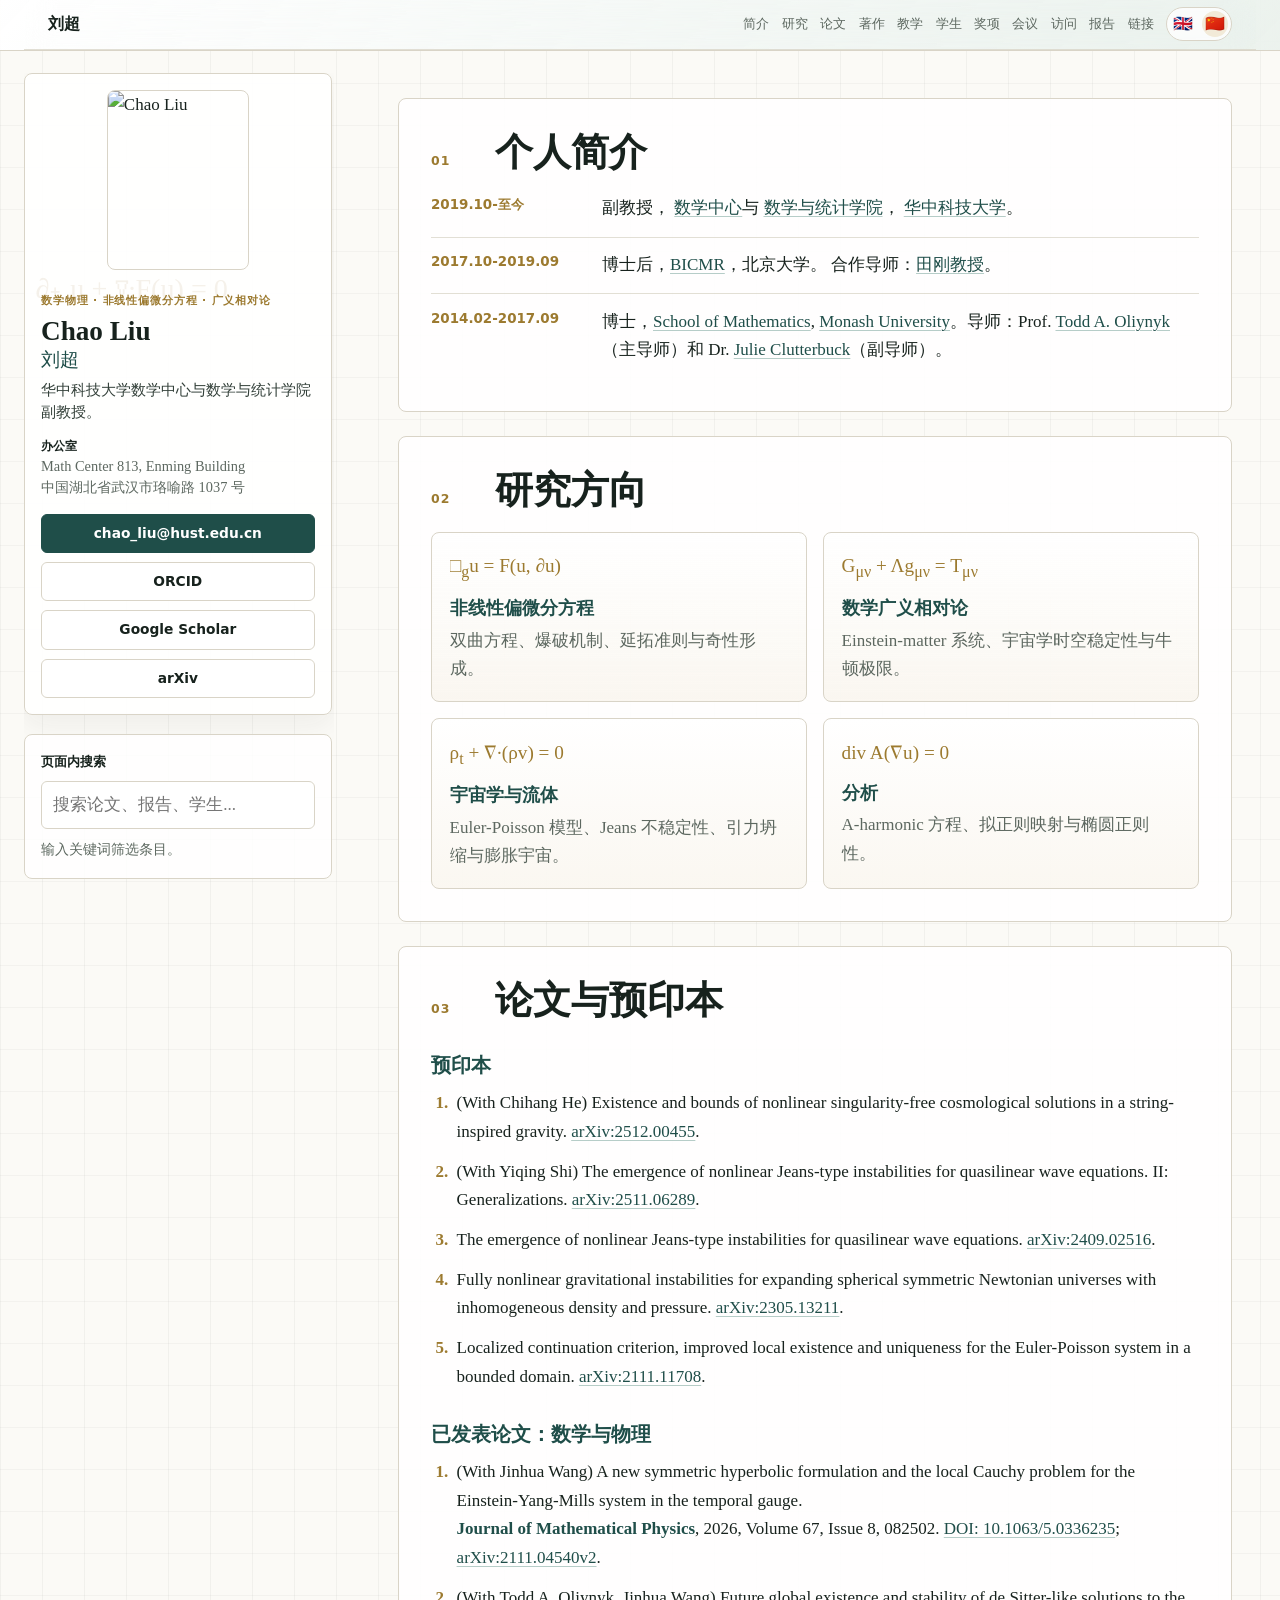
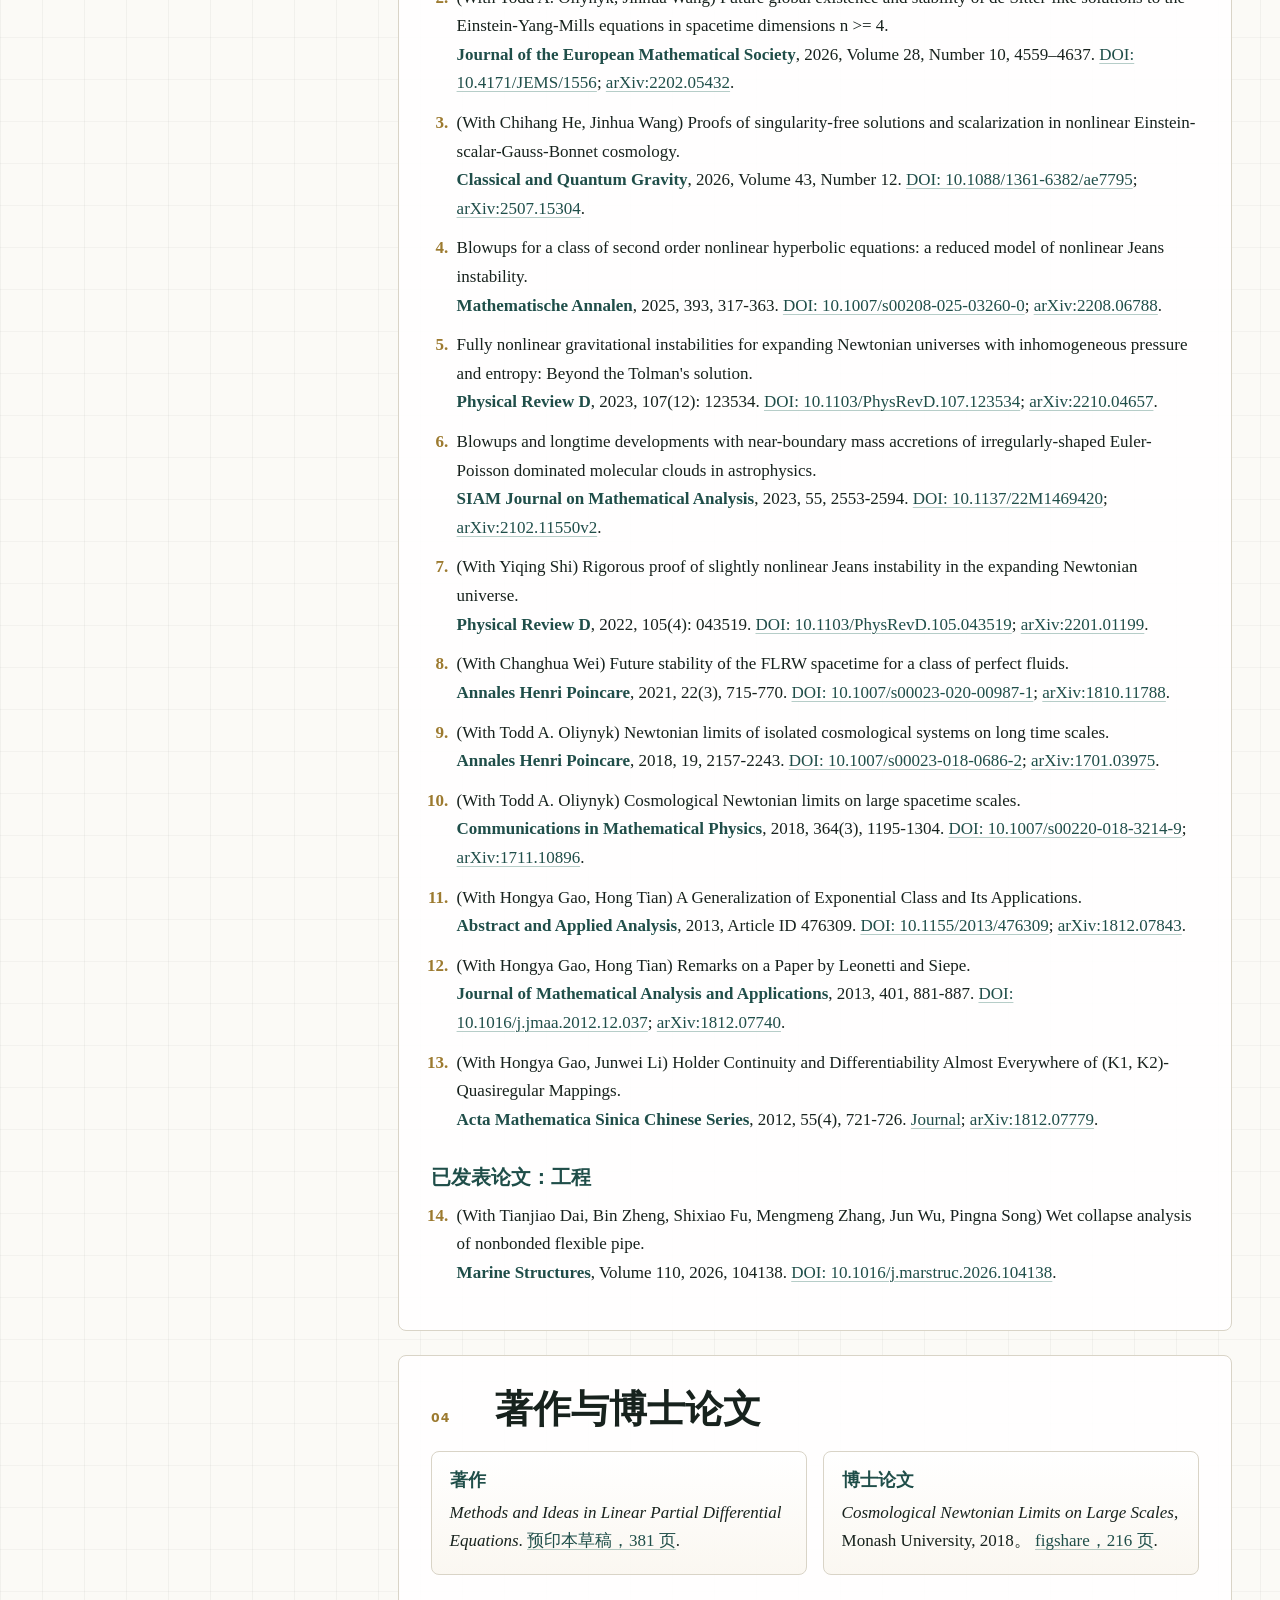
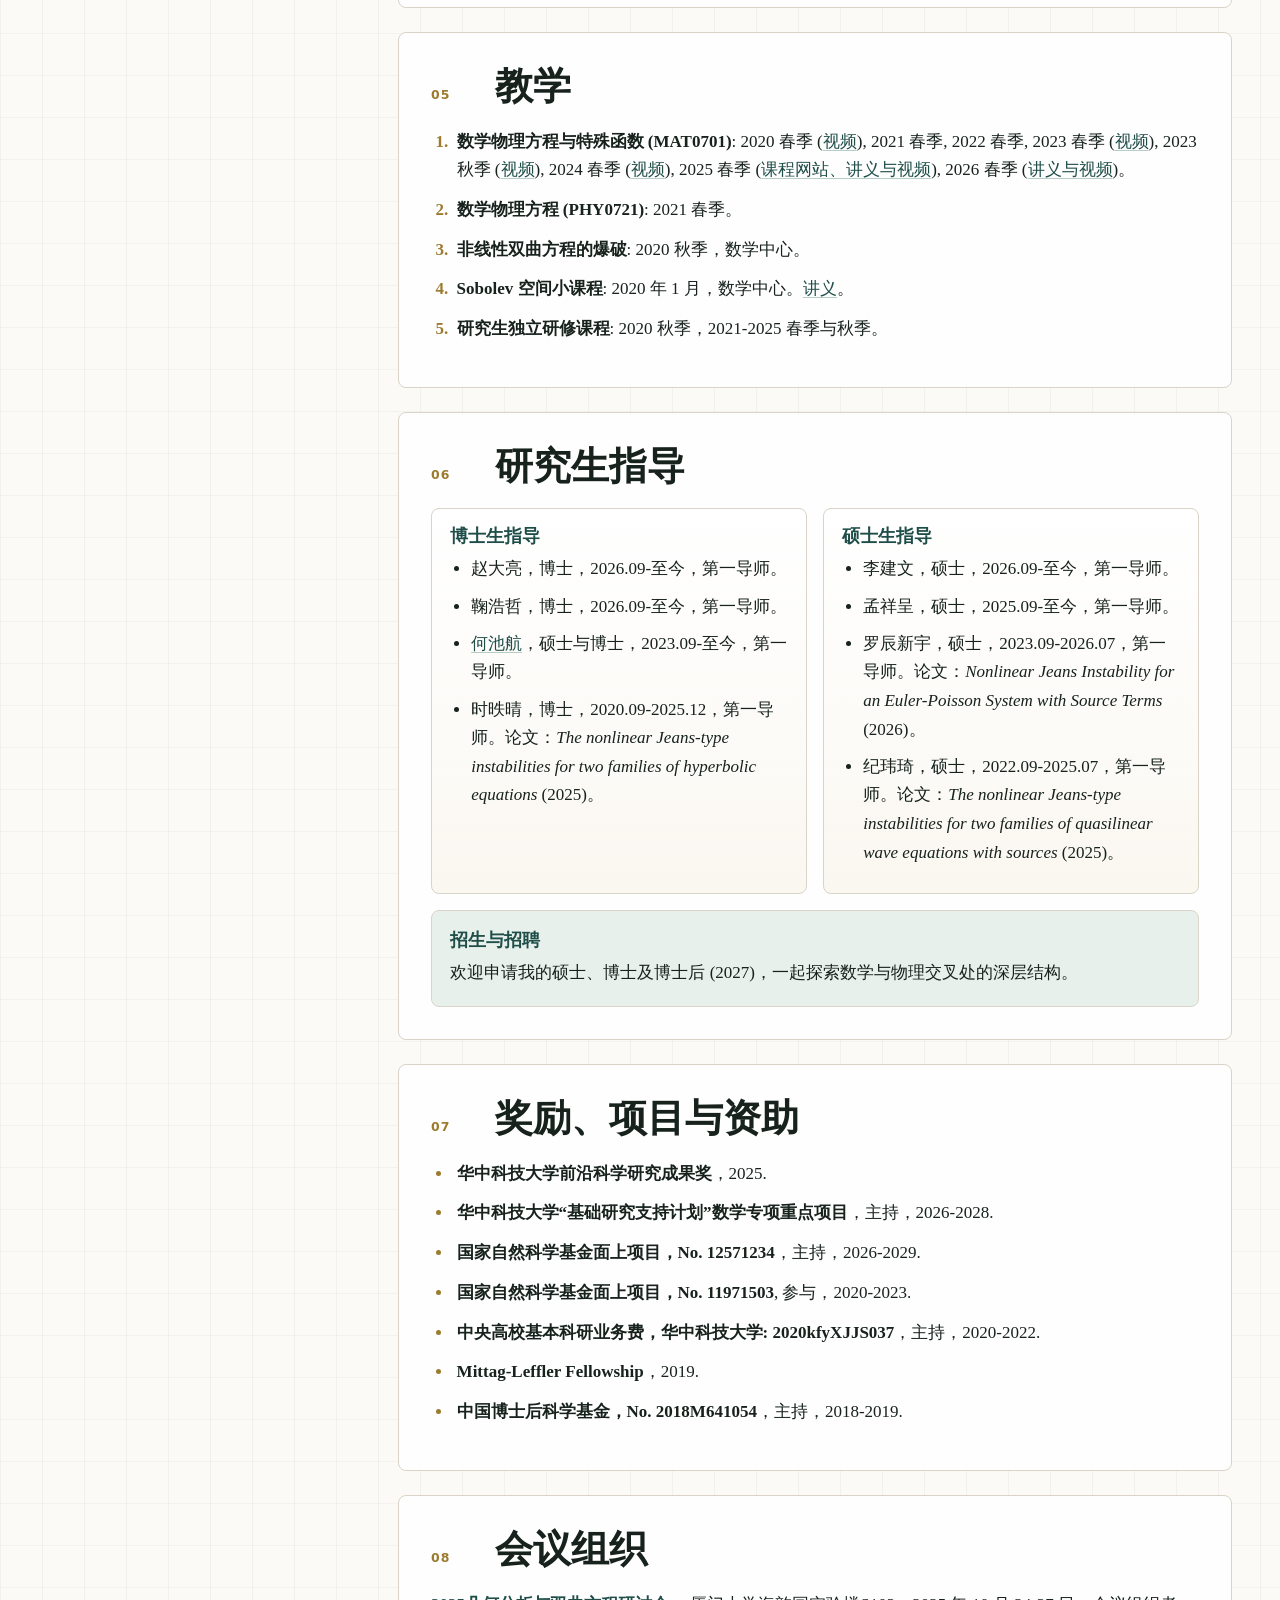
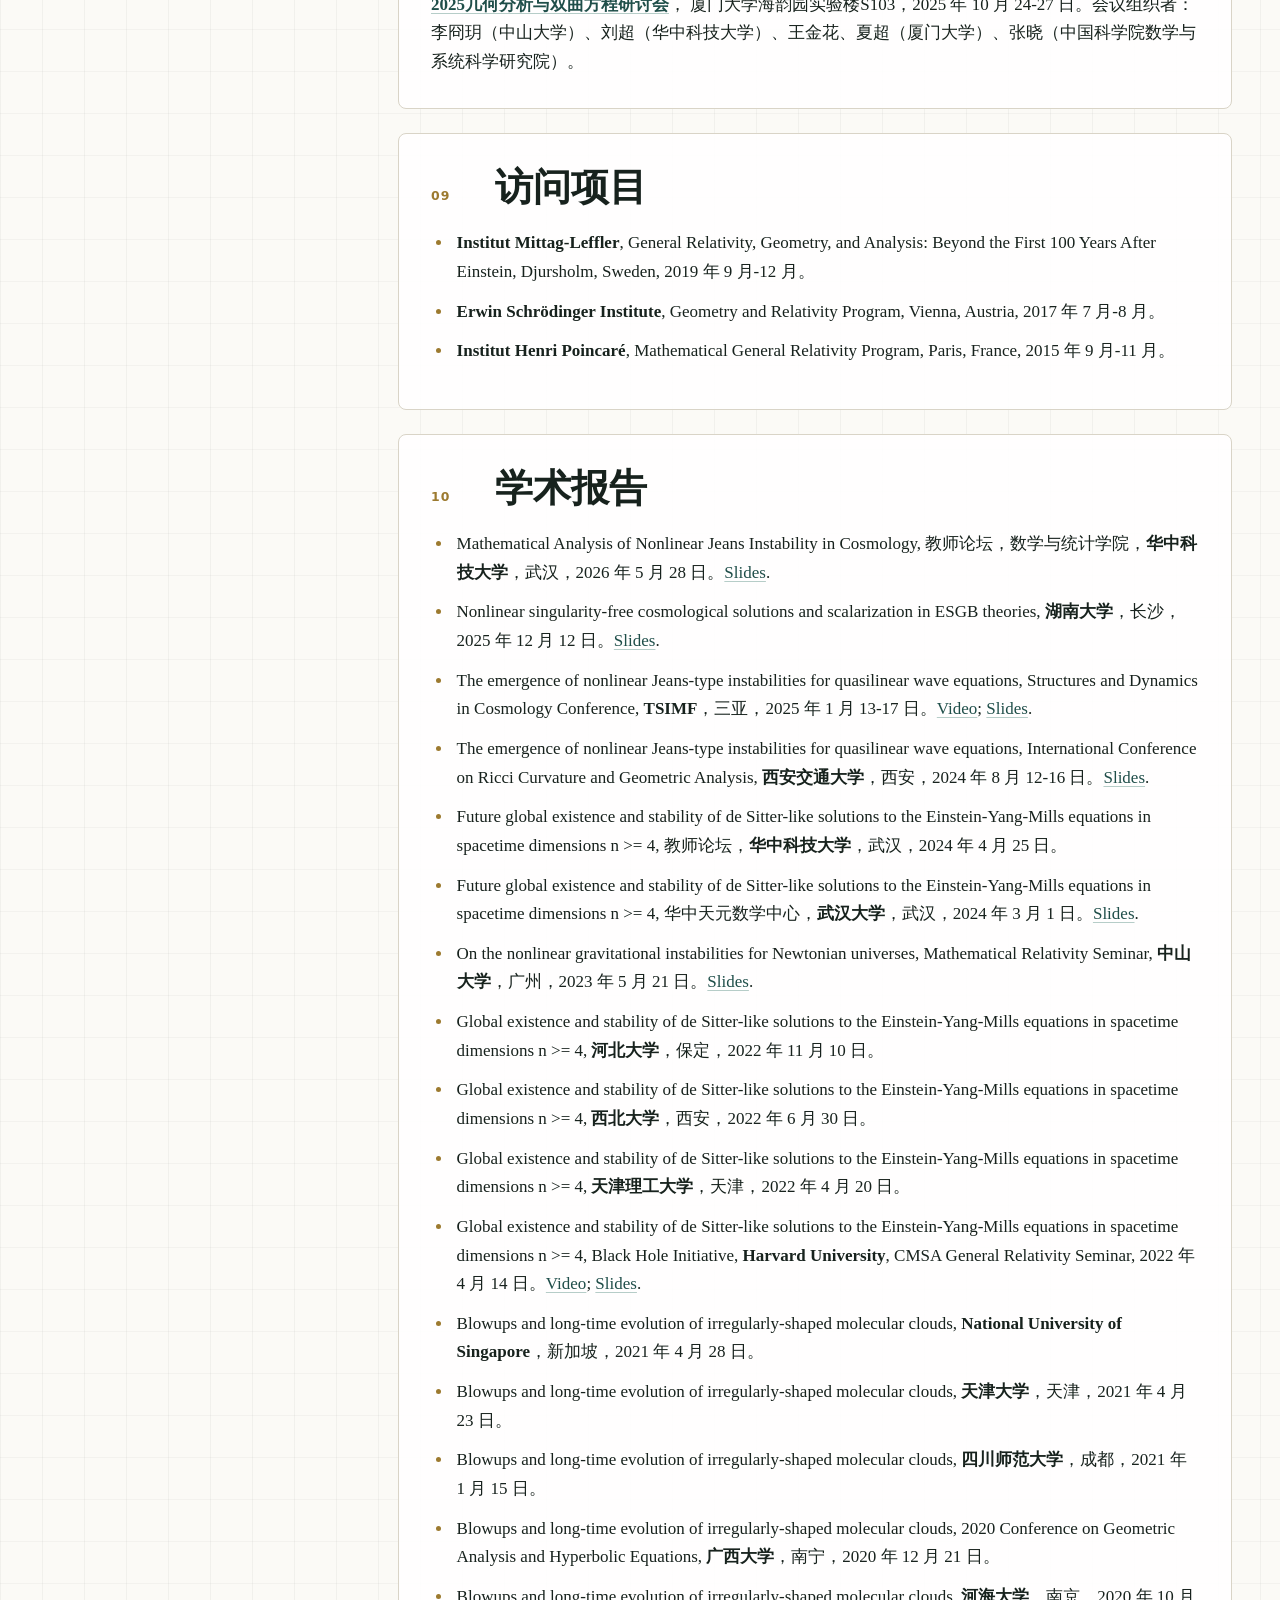
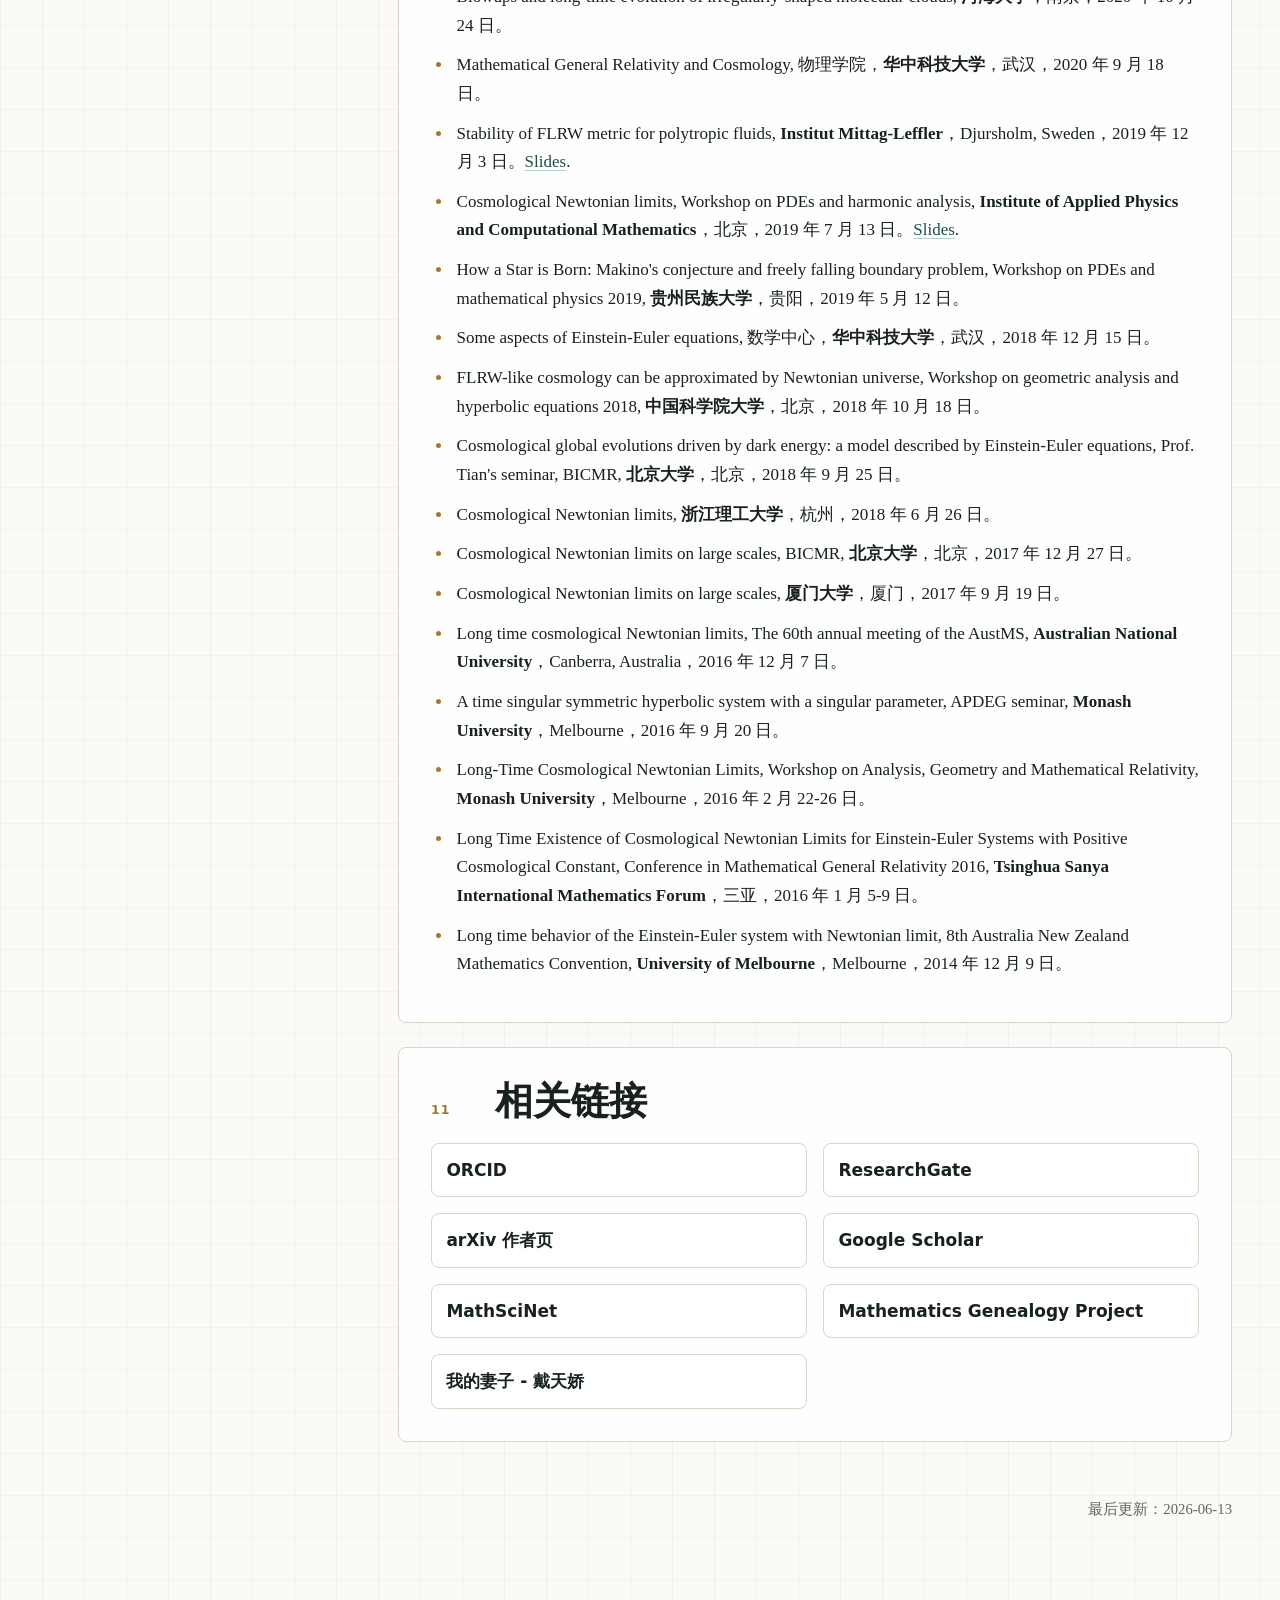
==== index-zh.html @ f379b5c6 "Remove timeline items from index-zh.html Removed educational timeline items from the profile." ====
<!DOCTYPE html>
<html lang="zh-CN">
  <head>
    <meta charset="utf-8" />
    <meta name="viewport" content="width=device-width, initial-scale=1" />
    <meta http-equiv="X-UA-Compatible" content="IE=edge" />

    <title>刘超 - 数学物理 | 华中科技大学</title>
    <meta
      name="description"
      content="刘超，华中科技大学副教授，研究方向包括非线性偏微分方程、数学广义相对论、宇宙学与数学物理。"
    />
    <meta
      name="keywords"
      content="刘超, Chao Liu, 华中科技大学, 数学物理, 非线性偏微分方程, 广义相对论, 宇宙学, 爱因斯坦方程, 流体力学"
    />
    <meta name="robots" content="index,follow" />
    <link rel="canonical" href="https://chaoliu2019.github.io/" />
    <meta name="msvalidate.01" content="BB2465C01B9D44615D5D788403DC4783" />
    <meta name="google-site-verification" content="u_A9I4uuqiGxbUA3rpa9Gv3TV0ilJxGqLZPQ3zRUh_I" />

    <meta property="og:title" content="刘超 - 数学物理研究" />
    <meta property="og:type" content="profile" />
    <meta property="og:url" content="https://chaoliu2019.github.io/" />
    <meta
      property="og:description"
      content="华中科技大学副教授，研究非线性偏微分方程、数学广义相对论与宇宙学。"
    />
    <meta
      property="og:image"
      content="https://raw.githubusercontent.com/chaoliu2019/chaoliu2019.github.io/master/QQ20211226-0.jpg"
    />

    <link rel="stylesheet" href="pub.css" />
  </head>
  <body>
    <a class="skip-link" href="#main">跳到主要内容</a>

    <header class="site-header">
      <nav class="topbar" aria-label="主导航">
        <a class="brand" href="#top">刘超</a>
        <div class="nav-cluster">
          <div class="nav-links">
            <a href="#profile">简介</a>
            <a href="#research">研究</a>
            <a href="#publications">论文</a>
            <a href="#books">著作</a>
            <a href="#teaching">教学</a>
            <a href="#students">学生</a>
            <a href="#grants">奖项</a>
            <a href="#conference">会议</a>
            <a href="#visiting">访问</a>
            <a href="#talks">报告</a>
            <a href="#links">链接</a>
          </div>
          <div class="language-switch" aria-label="Language switch">
            <a href="index.html" aria-label="English version" title="English">🇬🇧</a>
            <a class="active" href="index-zh.html" aria-label="中文版" title="中文">🇨🇳</a>
          </div>
        </div>
      </nav>

    </header>

    <main id="main" class="page-shell">
      <aside class="sidebar" aria-label="页面工具">
        <div class="side-profile" id="top">
          <img
            src="https://raw.githubusercontent.com/chaoliu2019/chaoliu2019.github.io/master/QQ20211226-0.jpg"
            alt="Chao Liu"
            width="252"
            height="320"
          />
          <div class="side-profile-body">
            <p class="eyebrow">数学物理 · 非线性偏微分方程 · 广义相对论</p>
            <h1>Chao Liu <span>刘超</span></h1>
            <p class="role">华中科技大学数学中心与数学与统计学院副教授。</p>
            <p class="office">
              <strong>办公室</strong><br />
              Math Center 813, Enming Building<br />
              中国湖北省武汉市珞喻路 1037 号
            </p>
            <div class="hero-actions">
              <a class="button primary" href="mailto:chao_liu@hust.edu.cn">chao_liu@hust.edu.cn</a>
              <a class="button" href="https://orcid.org/0000-0002-7559-9447">ORCID</a>
              <a class="button" href="https://scholar.google.com/citations?hl=zh-CN&amp;user=T36RJI8AAAAJ&amp;view_op=list_works&amp;sortby=pubdate">Google Scholar</a>
              <a class="button" href="https://arxiv.org/a/liu_c_4.html">arXiv</a>
            </div>
          </div>
        </div>
        <div class="tool-panel">
          <label for="site-search">页面内搜索</label>
          <input id="site-search" type="search" placeholder="搜索论文、报告、学生..." />
          <p id="search-status" aria-live="polite">输入关键词筛选条目。</p>
        </div>
        <nav class="toc" aria-label="章节导航">
          <a href="#profile">个人简介</a>
          <a href="#research">研究方向</a>
          <a href="#publications">论文与预印本</a>
          <a href="#books">著作与博士论文</a>
          <a href="#teaching">教学</a>
          <a href="#students">研究生指导</a>
          <a href="#grants">奖励与项目</a>
          <a href="#conference">会议组织</a>
          <a href="#visiting">访问项目</a>
          <a href="#talks">学术报告</a>
          <a href="#links">相关链接</a>
        </nav>
      </aside>

      <div class="content">
        <section class="section" id="profile">
          <div class="section-heading">
            <p class="section-number">01</p>
            <h2>个人简介</h2>
          </div>
          <div class="timeline">
            <article class="timeline-item searchable">
              <span>2019.10-至今</span>
              <p>
                副教授，
                <a href="http://mathcenter.hust.edu.cn/">数学中心</a>与
                <a href="http://maths.hust.edu.cn/">数学与统计学院</a>，
                <a href="https://www.hust.edu.cn/">华中科技大学</a>。
              </p>
            </article>
            <article class="timeline-item searchable">
              <span>2017.10-2019.09</span>
              <p>
                博士后，<a href="https://bicmr.pku.edu.cn/">BICMR</a>，北京大学。
                合作导师：<a href="http://tian.bicmr.pku.edu.cn/index.htm">田刚教授</a>。
              </p>
            </article>
            <article class="timeline-item searchable">
              <span>2014.02-2017.09</span>
              <p>
                博士，<a href="https://www.monash.edu/science/schools/school-of-mathematics">School of Mathematics</a>,
                <a href="https://www.monash.edu/">Monash University</a>。导师：Prof.
                <a href="https://research.monash.edu/en/persons/todd-oliynyk">Todd A. Oliynyk</a>（主导师）和 Dr.
                <a href="https://research.monash.edu/en/persons/julie-clutterbuck">Julie Clutterbuck</a>（副导师）。
              </p>
            </article>
          </div>
        </section>

        <section class="section" id="research">
          <div class="section-heading">
            <p class="section-number">02</p>
            <h2>研究方向</h2>
          </div>
          <div class="research-grid">
            <article class="research-card searchable">
              <span class="formula">□<sub>g</sub>u = F(u, ∂u)</span>
              <h3>非线性偏微分方程</h3>
              <p>双曲方程、爆破机制、延拓准则与奇性形成。</p>
            </article>
            <article class="research-card searchable">
              <span class="formula">G<sub>μν</sub> + Λg<sub>μν</sub> = T<sub>μν</sub></span>
              <h3>数学广义相对论</h3>
              <p>Einstein-matter 系统、宇宙学时空稳定性与牛顿极限。</p>
            </article>
            <article class="research-card searchable">
              <span class="formula">ρ<sub>t</sub> + ∇·(ρv) = 0</span>
              <h3>宇宙学与流体</h3>
              <p>Euler-Poisson 模型、Jeans 不稳定性、引力坍缩与膨胀宇宙。</p>
            </article>
            <article class="research-card searchable">
              <span class="formula">div A(∇u) = 0</span>
              <h3>分析</h3>
              <p>A-harmonic 方程、拟正则映射与椭圆正则性。</p>
            </article>
          </div>
        </section>

        <section class="section" id="publications">
          <div class="section-heading">
            <p class="section-number">03</p>
            <h2>论文与预印本</h2>
          </div>

          <h3 class="subheading">预印本</h3>
          <ol class="paper-list">
            <li class="searchable">(With Chihang He) Existence and bounds of nonlinear singularity-free cosmological solutions in a string-inspired gravity. <a href="https://arxiv.org/abs/2512.00455">arXiv:2512.00455</a>.</li>
            <li class="searchable">(With Yiqing Shi) The emergence of nonlinear Jeans-type instabilities for quasilinear wave equations. II: Generalizations. <a href="https://arxiv.org/abs/2511.06289">arXiv:2511.06289</a>.</li>
            <li class="searchable">The emergence of nonlinear Jeans-type instabilities for quasilinear wave equations. <a href="https://arxiv.org/abs/2409.02516">arXiv:2409.02516</a>.</li>
            <li class="searchable">Fully nonlinear gravitational instabilities for expanding spherical symmetric Newtonian universes with inhomogeneous density and pressure. <a href="https://arxiv.org/abs/2305.13211">arXiv:2305.13211</a>.</li>
            <li class="searchable">Localized continuation criterion, improved local existence and uniqueness for the Euler-Poisson system in a bounded domain. <a href="https://arxiv.org/abs/2111.11708">arXiv:2111.11708</a>.</li>
          </ol>

          <h3 class="subheading">已发表论文：数学与物理</h3>
          <ol class="paper-list">
            <li class="searchable">(With Jinhua Wang) A new symmetric hyperbolic formulation and the local Cauchy problem for the Einstein-Yang-Mills system in the temporal gauge. <br />
              <strong>Journal of Mathematical Physics</strong>, 2026, Volume 67, Issue 8, 082502. <a href="https://doi.org/10.1063/5.0336235">DOI: 10.1063/5.0336235</a>; <a href="https://arxiv.org/abs/2111.04540v2">arXiv:2111.04540v2</a>.</li>
            <li class="searchable">(With Todd A. Oliynyk, Jinhua Wang) Future global existence and stability of de Sitter-like solutions to the Einstein-Yang-Mills equations in spacetime dimensions n >= 4.<br />
              <strong>Journal of the European Mathematical Society</strong>, 2026, Volume 28, Number 10, 4559–4637. <a href="https://ems.press/journals/jems/articles/14298393">DOI: 10.4171/JEMS/1556</a>; <a href="https://arxiv.org/abs/2202.05432">arXiv:2202.05432</a>.</li>
            <li class="searchable">(With Chihang He, Jinhua Wang) Proofs of singularity-free solutions and scalarization in nonlinear Einstein-scalar-Gauss-Bonnet cosmology. <br />
              <strong>Classical and Quantum Gravity</strong>, 2026, Volume 43, Number 12. <a href="https://doi.org/10.1088/1361-6382/ae7795">DOI: 10.1088/1361-6382/ae7795</a>; <a href="https://arxiv.org/abs/2507.15304">arXiv:2507.15304</a>.</li>
            <li class="searchable">Blowups for a class of second order nonlinear hyperbolic equations: a reduced model of nonlinear Jeans instability.<br />
              <strong>Mathematische Annalen</strong>, 2025, 393, 317-363. <a href="https://doi.org/10.1007/s00208-025-03260-0">DOI: 10.1007/s00208-025-03260-0</a>; <a href="https://arxiv.org/abs/2208.06788">arXiv:2208.06788</a>.</li>
            <li class="searchable">Fully nonlinear gravitational instabilities for expanding Newtonian universes with inhomogeneous pressure and entropy: Beyond the Tolman's solution.<br />
              <strong>Physical Review D</strong>, 2023, 107(12): 123534. <a href="https://link.aps.org/doi/10.1103/PhysRevD.107.123534">DOI: 10.1103/PhysRevD.107.123534</a>; <a href="https://arxiv.org/abs/2210.04657">arXiv:2210.04657</a>.</li>
            <li class="searchable">Blowups and longtime developments with near-boundary mass accretions of irregularly-shaped Euler-Poisson dominated molecular clouds in astrophysics.<br />
              <strong>SIAM Journal on Mathematical Analysis</strong>, 2023, 55, 2553-2594. <a href="https://epubs.siam.org/doi/10.1137/22M1469420">DOI: 10.1137/22M1469420</a>; <a href="https://arxiv.org/abs/2102.11550v2">arXiv:2102.11550v2</a>.</li>
            <li class="searchable">(With Yiqing Shi) Rigorous proof of slightly nonlinear Jeans instability in the expanding Newtonian universe.<br />
              <strong>Physical Review D</strong>, 2022, 105(4): 043519. <a href="https://journals.aps.org/prd/abstract/10.1103/PhysRevD.105.043519">DOI: 10.1103/PhysRevD.105.043519</a>; <a href="https://arxiv.org/abs/2201.01199">arXiv:2201.01199</a>.</li>
            <li class="searchable">(With Changhua Wei) Future stability of the FLRW spacetime for a class of perfect fluids.<br />
              <strong>Annales Henri Poincare</strong>, 2021, 22(3), 715-770. <a href="https://doi.org/10.1007/s00023-020-00987-1">DOI: 10.1007/s00023-020-00987-1</a>; <a href="https://arxiv.org/abs/1810.11788">arXiv:1810.11788</a>.</li>
            <li class="searchable">(With Todd A. Oliynyk) Newtonian limits of isolated cosmological systems on long time scales.<br />
              <strong>Annales Henri Poincare</strong>, 2018, 19, 2157-2243. <a href="https://doi.org/10.1007/s00023-018-0686-2">DOI: 10.1007/s00023-018-0686-2</a>; <a href="https://arxiv.org/abs/1701.03975">arXiv:1701.03975</a>.</li>
            <li class="searchable">(With Todd A. Oliynyk) Cosmological Newtonian limits on large spacetime scales.<br />
              <strong>Communications in Mathematical Physics</strong>, 2018, 364(3), 1195-1304. <a href="https://doi.org/10.1007/s00220-018-3214-9">DOI: 10.1007/s00220-018-3214-9</a>; <a href="https://arxiv.org/abs/1711.10896">arXiv:1711.10896</a>.</li>
            <li class="searchable">(With Hongya Gao, Hong Tian) A Generalization of Exponential Class and Its Applications.<br />
              <strong>Abstract and Applied Analysis</strong>, 2013, Article ID 476309. <a href="https://doi.org/10.1155/2013/476309">DOI: 10.1155/2013/476309</a>; <a href="https://arxiv.org/abs/1812.07843">arXiv:1812.07843</a>.</li>
            <li class="searchable">(With Hongya Gao, Hong Tian) Remarks on a Paper by Leonetti and Siepe.<br />
              <strong>Journal of Mathematical Analysis and Applications</strong>, 2013, 401, 881-887. <a href="https://doi.org/10.1016/j.jmaa.2012.12.037">DOI: 10.1016/j.jmaa.2012.12.037</a>; <a href="https://arxiv.org/abs/1812.07740">arXiv:1812.07740</a>.</li>
            <li class="searchable">(With Hongya Gao, Junwei Li) Holder Continuity and Differentiability Almost Everywhere of (K1, K2)-Quasiregular Mappings.<br />
              <strong>Acta Mathematica Sinica Chinese Series</strong>, 2012, 55(4), 721-726. <a href="http://www.shuxuexuebao.cn/index.php?m=content&amp;c=index&amp;a=show&amp;catid=54&amp;id=874">Journal</a>; <a href="https://arxiv.org/abs/1812.07779">arXiv:1812.07779</a>.</li>
          </ol>

          <h3 class="subheading">已发表论文：工程</h3>
          <ol class="paper-list" start="14">
            <li class="searchable">(With Tianjiao Dai, Bin Zheng, Shixiao Fu, Mengmeng Zhang, Jun Wu, Pingna Song) Wet collapse analysis of nonbonded flexible pipe.<br />
              <strong>Marine Structures</strong>, Volume 110, 2026, 104138. <a href="https://www.sciencedirect.com/science/article/abs/pii/S0951833926001322?via%3Dihub">DOI: 10.1016/j.marstruc.2026.104138</a>.</li>
          </ol>
        </section>

        <section class="section" id="books">
          <div class="section-heading">
            <p class="section-number">04</p>
            <h2>著作与博士论文</h2>
          </div>
          <div class="two-column">
            <article class="info-block searchable">
              <h3>著作</h3>
              <p>
                <em>Methods and Ideas in Linear Partial Differential Equations</em>.
                <a href="https://chaoliu2019.github.io/lectures/LinearPDE(Draft)V1_Chao%20Liu.pdf">预印本草稿，381 页</a>.
              </p>
            </article>
            <article class="info-block searchable">
              <h3>博士论文</h3>
              <p>
                <em>Cosmological Newtonian Limits on Large Scales</em>, Monash University, 2018。
                <a href="https://figshare.com/articles/Cosmological_Newtonian_Limits_on_Large_Scales/5903833">figshare，216 页</a>.
              </p>
            </article>
          </div>
        </section>

        <section class="section" id="teaching">
          <div class="section-heading">
            <p class="section-number">05</p>
            <h2>教学</h2>
          </div>
          <ol class="compact-list">
            <li class="searchable"><strong>数学物理方程与特殊函数 (MAT0701)</strong>: 2020 春季 (<a href="https://mooc1.chaoxing.com/course/206434462.html">视频</a>), 2021 春季, 2022 春季, 2023 春季 (<a href="https://mooc1.chaoxing.com/mooc-ans/course/234622012.html">视频</a>), 2023 秋季 (<a href="https://mooc1.chaoxing.com/mooc-ans/course/238282947.html">视频</a>), 2024 春季 (<a href="https://smartcourse.hust.edu.cn/mooc-smartcourse/mooc-ans/course/17310000011561.html">视频</a>), 2025 春季 (<a href="https://chaoliu2019.github.io/lectures/index.html">课程网站、讲义与视频</a>), 2026 春季 (<a href="https://smartcourse.hust.edu.cn/mooc-ans/course/17310000022159.html">讲义与视频</a>)。</li>
            <li class="searchable"><strong>数学物理方程 (PHY0721)</strong>: 2021 春季。</li>
            <li class="searchable"><strong>非线性双曲方程的爆破</strong>: 2020 秋季，数学中心。</li>
            <li class="searchable"><strong>Sobolev 空间小课程</strong>: 2020 年 1 月，数学中心。<a href="https://chaoliu2019.github.io/slides/Sobolev.pdf">讲义</a>。</li>
            <li class="searchable"><strong>研究生独立研修课程</strong>: 2020 秋季，2021-2025 春季与秋季。</li>
          </ol>
        </section>

        <section class="section" id="students">
          <div class="section-heading">
            <p class="section-number">06</p>
            <h2>研究生指导</h2>
          </div>
          <div class="two-column">
            <article class="info-block">
              <h3>博士生指导</h3>
              <ul class="plain-list">
                <li class="searchable">赵大亮，博士，2026.09-至今，第一导师。</li>
                <li class="searchable">鞠浩哲，博士，2026.09-至今，第一导师。</li>
                <li class="searchable"><a href="https://hechihang535-hash.github.io/">何池航</a>，硕士与博士，2023.09-至今，第一导师。</li>
                <li class="searchable">时昳晴，博士，2020.09-2025.12，第一导师。论文：<em>The nonlinear Jeans-type instabilities for two families of hyperbolic equations</em> (2025)。</li>
              </ul>
            </article>
            <article class="info-block">
              <h3>硕士生指导</h3>
              <ul class="plain-list">
                <li class="searchable">李建文，硕士，2026.09-至今，第一导师。</li>
                <li class="searchable">孟祥呈，硕士，2025.09-至今，第一导师。</li>
                <li class="searchable">罗辰新宇，硕士，2023.09-2026.07，第一导师。论文：<em>Nonlinear Jeans Instability for an Euler-Poisson System with Source Terms</em> (2026)。</li>
                <li class="searchable">纪玮琦，硕士，2022.09-2025.07，第一导师。论文：<em>The nonlinear Jeans-type instabilities for two families of quasilinear wave equations with sources</em> (2025)。</li>
              </ul>
            </article>
          </div>
          <div class="callout searchable">
            <h3>招生与招聘</h3>
            <p>
              欢迎申请我的硕士、博士及博士后 (2027)，一起探索数学与物理交叉处的深层结构。
            </p>
          </div>
        </section>

        <section class="section" id="grants">
          <div class="section-heading">
            <p class="section-number">07</p>
            <h2>奖励、项目与资助</h2>
          </div>
          <ul class="compact-list">
            <li class="searchable"><strong>华中科技大学前沿科学研究成果奖</strong>，2025.</li>
            <li class="searchable"><strong>华中科技大学“基础研究支持计划”数学专项重点项目</strong>，主持，2026-2028.</li>
            <li class="searchable"><strong>国家自然科学基金面上项目，No. 12571234</strong>，主持，2026-2029.</li>
            <li class="searchable"><strong>国家自然科学基金面上项目，No. 11971503</strong>, 参与，2020-2023.</li>
            <li class="searchable"><strong>中央高校基本科研业务费，华中科技大学: 2020kfyXJJS037</strong>，主持，2020-2022.</li>
            <li class="searchable"><strong>Mittag-Leffler Fellowship</strong>，2019.</li>
            <li class="searchable"><strong>中国博士后科学基金，No. 2018M641054</strong>，主持，2018-2019.</li>
          </ul>
        </section>

        <section class="section" id="conference">
          <div class="section-heading">
            <p class="section-number">08</p>
            <h2>会议组织</h2>
          </div>
          <p class="searchable">
            <strong><a href="https://tianyuan.xmu.edu.cn/cn/Workshop/3885.html">2025几何分析与双曲方程研讨会</a></strong>，
            厦门大学海韵园实验楼S103，2025 年 10 月 24-27 日。会议组织者：李冏玥（中山大学）、刘超（华中科技大学）、王金花、夏超（厦门大学）、张晓（中国科学院数学与系统科学研究院）。
          </p>
        </section>

        <section class="section" id="visiting">
          <div class="section-heading">
            <p class="section-number">09</p>
            <h2>访问项目</h2>
          </div>
          <ul class="compact-list">
            <li class="searchable"><strong>Institut Mittag-Leffler</strong>, General Relativity, Geometry, and Analysis: Beyond the First 100 Years After Einstein, Djursholm, Sweden, 2019 年 9 月-12 月。</li>
            <li class="searchable"><strong>Erwin Schrödinger Institute</strong>, Geometry and Relativity Program, Vienna, Austria, 2017 年 7 月-8 月。</li>
            <li class="searchable"><strong>Institut Henri Poincaré</strong>, Mathematical General Relativity Program, Paris, France, 2015 年 9 月-11 月。</li>
          </ul>
        </section>

        <section class="section" id="talks">
          <div class="section-heading">
            <p class="section-number">10</p>
            <h2>学术报告</h2>
          </div>
          <ul class="talk-list">
            <li class="searchable">Mathematical Analysis of Nonlinear Jeans Instability in Cosmology, 教师论坛，数学与统计学院，<strong>华中科技大学</strong>，武汉，2026 年 5 月 28 日。<a href="https://chaoliu2019.github.io/slides/HUST2026Talk.pdf">Slides</a>.</li>
            <li class="searchable">Nonlinear singularity-free cosmological solutions and scalarization in ESGB theories, <strong>湖南大学</strong>，长沙，2025 年 12 月 12 日。<a href="https://chaoliu2019.github.io/slides/HuNanUTalk_Final.pdf">Slides</a>.</li>
            <li class="searchable">The emergence of nonlinear Jeans-type instabilities for quasilinear wave equations, Structures and Dynamics in Cosmology Conference, <strong>TSIMF</strong>，三亚，2025 年 1 月 13-17 日。<a href="https://bimsa.net/bimsavideo.html?id=41879.mp4">Video</a>; <a href="https://chaoliu2019.github.io/slides/Sanya2025_ChaoLiu.pdf">Slides</a>.</li>
            <li class="searchable">The emergence of nonlinear Jeans-type instabilities for quasilinear wave equations, International Conference on Ricci Curvature and Geometric Analysis, <strong>西安交通大学</strong>，西安，2024 年 8 月 12-16 日。<a href="https://chaoliu2019.github.io/slides/Xi'anJTUTalk(watermark).pdf">Slides</a>.</li>
            <li class="searchable">Future global existence and stability of de Sitter-like solutions to the Einstein-Yang-Mills equations in spacetime dimensions n >= 4, 教师论坛，<strong>华中科技大学</strong>，武汉，2024 年 4 月 25 日。</li>
            <li class="searchable">Future global existence and stability of de Sitter-like solutions to the Einstein-Yang-Mills equations in spacetime dimensions n >= 4, 华中天元数学中心，<strong>武汉大学</strong>，武汉，2024 年 3 月 1 日。<a href="https://chaoliu2019.github.io/slides/WuhanU%20talk.pdf">Slides</a>.</li>
            <li class="searchable">On the nonlinear gravitational instabilities for Newtonian universes, Mathematical Relativity Seminar, <strong>中山大学</strong>，广州，2023 年 5 月 21 日。<a href="https://chaoliu2019.github.io/slides/Sun%20Yat-sen%20talk.pdf">Slides</a>.</li>
            <li class="searchable">Global existence and stability of de Sitter-like solutions to the Einstein-Yang-Mills equations in spacetime dimensions n >= 4, <strong>河北大学</strong>，保定，2022 年 11 月 10 日。</li>
            <li class="searchable">Global existence and stability of de Sitter-like solutions to the Einstein-Yang-Mills equations in spacetime dimensions n >= 4, <strong>西北大学</strong>，西安，2022 年 6 月 30 日。</li>
            <li class="searchable">Global existence and stability of de Sitter-like solutions to the Einstein-Yang-Mills equations in spacetime dimensions n >= 4, <strong>天津理工大学</strong>，天津，2022 年 4 月 20 日。</li>
            <li class="searchable">Global existence and stability of de Sitter-like solutions to the Einstein-Yang-Mills equations in spacetime dimensions n >= 4, Black Hole Initiative, <strong>Harvard University</strong>, CMSA General Relativity Seminar, 2022 年 4 月 14 日。<a href="https://www.youtube.com/watch?v=InmibaWmJxs">Video</a>; <a href="https://chaoliu2019.github.io/slides/Harvard%20talk%20v2.pdf">Slides</a>.</li>
            <li class="searchable">Blowups and long-time evolution of irregularly-shaped molecular clouds, <strong>National University of Singapore</strong>，新加坡，2021 年 4 月 28 日。</li>
            <li class="searchable">Blowups and long-time evolution of irregularly-shaped molecular clouds, <strong>天津大学</strong>，天津，2021 年 4 月 23 日。</li>
            <li class="searchable">Blowups and long-time evolution of irregularly-shaped molecular clouds, <strong>四川师范大学</strong>，成都，2021 年 1 月 15 日。</li>
            <li class="searchable">Blowups and long-time evolution of irregularly-shaped molecular clouds, 2020 Conference on Geometric Analysis and Hyperbolic Equations, <strong>广西大学</strong>，南宁，2020 年 12 月 21 日。</li>
            <li class="searchable">Blowups and long-time evolution of irregularly-shaped molecular clouds, <strong>河海大学</strong>，南京，2020 年 10 月 24 日。</li>
            <li class="searchable">Mathematical General Relativity and Cosmology, 物理学院，<strong>华中科技大学</strong>，武汉，2020 年 9 月 18 日。</li>
            <li class="searchable">Stability of FLRW metric for polytropic fluids, <strong>Institut Mittag-Leffler</strong>，Djursholm, Sweden，2019 年 12 月 3 日。<a href="https://chaoliu2019.github.io/slides/IML%20talk.pdf">Slides</a>.</li>
            <li class="searchable">Cosmological Newtonian limits, Workshop on PDEs and harmonic analysis, <strong>Institute of Applied Physics and Computational Mathematics</strong>，北京，2019 年 7 月 13 日。<a href="https://chaoliu2019.github.io/slides/IAPCM%20Talk.pdf">Slides</a>.</li>
            <li class="searchable">How a Star is Born: Makino's conjecture and freely falling boundary problem, Workshop on PDEs and mathematical physics 2019, <strong>贵州民族大学</strong>，贵阳，2019 年 5 月 12 日。</li>
            <li class="searchable">Some aspects of Einstein-Euler equations, 数学中心，<strong>华中科技大学</strong>，武汉，2018 年 12 月 15 日。</li>
            <li class="searchable">FLRW-like cosmology can be approximated by Newtonian universe, Workshop on geometric analysis and hyperbolic equations 2018, <strong>中国科学院大学</strong>，北京，2018 年 10 月 18 日。</li>
            <li class="searchable">Cosmological global evolutions driven by dark energy: a model described by Einstein-Euler equations, Prof. Tian's seminar, BICMR, <strong>北京大学</strong>，北京，2018 年 9 月 25 日。</li>
            <li class="searchable">Cosmological Newtonian limits, <strong>浙江理工大学</strong>，杭州，2018 年 6 月 26 日。</li>
            <li class="searchable">Cosmological Newtonian limits on large scales, BICMR, <strong>北京大学</strong>，北京，2017 年 12 月 27 日。</li>
            <li class="searchable">Cosmological Newtonian limits on large scales, <strong>厦门大学</strong>，厦门，2017 年 9 月 19 日。</li>
            <li class="searchable">Long time cosmological Newtonian limits, The 60th annual meeting of the AustMS, <strong>Australian National University</strong>，Canberra, Australia，2016 年 12 月 7 日。</li>
            <li class="searchable">A time singular symmetric hyperbolic system with a singular parameter, APDEG seminar, <strong>Monash University</strong>，Melbourne，2016 年 9 月 20 日。</li>
            <li class="searchable">Long-Time Cosmological Newtonian Limits, Workshop on Analysis, Geometry and Mathematical Relativity, <strong>Monash University</strong>，Melbourne，2016 年 2 月 22-26 日。</li>
            <li class="searchable">Long Time Existence of Cosmological Newtonian Limits for Einstein-Euler Systems with Positive Cosmological Constant, Conference in Mathematical General Relativity 2016, <strong>Tsinghua Sanya International Mathematics Forum</strong>，三亚，2016 年 1 月 5-9 日。</li>
            <li class="searchable">Long time behavior of the Einstein-Euler system with Newtonian limit, 8th Australia New Zealand Mathematics Convention, <strong>University of Melbourne</strong>，Melbourne，2014 年 12 月 9 日。</li>
          </ul>
        </section>

        <section class="section" id="links">
          <div class="section-heading">
            <p class="section-number">11</p>
            <h2>相关链接</h2>
          </div>
          <div class="link-grid">
            <a class="searchable" href="http://orcid.org/0000-0002-7559-9447">ORCID</a>
            <a class="searchable" href="https://www.researchgate.net/profile/Chao_Liu80">ResearchGate</a>
            <a class="searchable" href="https://arxiv.org/a/liu_c_4.html">arXiv 作者页</a>
            <a class="searchable" href="https://scholar.google.com/citations?hl=zh-CN&amp;user=T36RJI8AAAAJ&amp;view_op=list_works&amp;sortby=pubdate">Google Scholar</a>
            <a class="searchable" href="https://mathscinet.ams.org/mathscinet/author?authorId=1004846">MathSciNet</a>
            <a class="searchable" href="https://www.mathgenealogy.org/id.php?id=231169">Mathematics Genealogy Project</a>
            <a class="searchable" href="https://tianjiaodai369.github.io/">我的妻子 - 戴天娇</a>
          </div>
        </section>

        <footer class="footer">
          <p>最后更新：2026-06-13</p>
        </footer>
      </div>
    </main>

    <script>
      const searchInput = document.querySelector("#site-search");
      const searchStatus = document.querySelector("#search-status");
      const entries = Array.from(document.querySelectorAll(".searchable"));

      searchInput.addEventListener("input", () => {
        const query = searchInput.value.trim().toLowerCase();
        let matches = 0;

        entries.forEach((entry) => {
          const hit = !query || entry.textContent.toLowerCase().includes(query);
          entry.classList.toggle("is-hidden", !hit);
          if (hit) matches += 1;
        });

        searchStatus.textContent = query
          ? `${matches} 个匹配条目`
          : "输入关键词筛选条目。";
      });
    </script>
  </body>
</html>
---- pub.css ----
:root {
  --ink: #17221d;
  --muted: #5d6860;
  --paper: #fbfaf6;
  --panel: #ffffff;
  --line: #d9d4c7;
  --accent: #2f6f63;
  --accent-dark: #1f4e49;
  --gold: #9c7a2f;
  --soft-green: #e8f0eb;
  --soft-gold: #f2ead8;
  --shadow: 0 18px 45px rgba(28, 37, 31, 0.1);
  --page-width: calc(100vw - 48px);
  --page-gutter: 24px;
  --sidebar-width: 310px;
  --column-gap: 2.5rem;
}

* {
  box-sizing: border-box;
}

html {
  scroll-behavior: smooth;
}

body {
  margin: 0;
  padding-top: 3.15rem;
  background:
    linear-gradient(90deg, rgba(23, 34, 29, 0.045) 1px, transparent 1px),
    linear-gradient(0deg, rgba(23, 34, 29, 0.035) 1px, transparent 1px),
    var(--paper);
  background-size: 42px 42px;
  color: var(--ink);
  font-family: Georgia, "Times New Roman", "Noto Serif SC", Songti SC, serif;
  font-size: 17px;
  line-height: 1.68;
}

a {
  color: var(--accent-dark);
  text-decoration-color: rgba(47, 111, 99, 0.35);
  text-decoration-thickness: 1px;
  text-underline-offset: 3px;
}

a:hover {
  color: var(--gold);
  text-decoration-color: currentColor;
}

.skip-link {
  position: absolute;
  left: 1rem;
  top: -4rem;
  z-index: 20;
  padding: 0.65rem 0.9rem;
  background: var(--ink);
  color: #fff;
}

.skip-link:focus {
  top: 1rem;
}

.site-header {
  position: fixed;
  top: 0;
  right: 0;
  left: 0;
  z-index: 30;
  border-bottom: 1px solid var(--line);
  background: linear-gradient(135deg, rgba(255, 255, 255, 0.92), rgba(232, 240, 235, 0.84));
  backdrop-filter: blur(14px);
}

.topbar {
  display: flex;
  align-items: center;
  justify-content: space-between;
  gap: 1rem;
  max-width: var(--page-width);
  margin: 0 auto;
  padding: 0.45rem 1.5rem;
  border-bottom: 1px solid rgba(217, 212, 199, 0.75);
  backdrop-filter: blur(14px);
}

.brand {
  color: var(--ink);
  font-size: 1rem;
  font-weight: 700;
  letter-spacing: 0;
  text-decoration: none;
}

.nav-cluster {
  display: flex;
  align-items: center;
  justify-content: flex-end;
  gap: 0.75rem;
}

.nav-links {
  display: flex;
  flex-wrap: wrap;
  justify-content: flex-end;
  gap: 0.2rem 0.78rem;
  font-size: 0.82rem;
}

.language-switch {
  display: inline-flex;
  align-items: center;
  gap: 0.35rem;
  padding: 0.18rem;
  border: 1px solid var(--line);
  border-radius: 999px;
  background: rgba(255, 255, 255, 0.78);
}

.language-switch a {
  display: inline-flex;
  align-items: center;
  justify-content: center;
  width: 1.65rem;
  height: 1.65rem;
  border-radius: 999px;
  font-size: 1rem;
  line-height: 1;
  text-decoration: none;
}

.language-switch a.active,
.language-switch a:hover {
  background: var(--soft-gold);
}

.nav-links a,
.toc a {
  color: var(--muted);
  text-decoration: none;
}

.nav-links a:hover,
.toc a:hover {
  color: var(--accent-dark);
}

.hero {
  display: grid;
  grid-template-columns: minmax(0, 1fr) 260px;
  gap: 2.25rem;
  align-items: center;
  max-width: var(--page-width);
  min-height: auto;
  margin: 0 auto;
  padding: 2.75rem 1.5rem 2.5rem;
}

.hero-copy {
  position: relative;
  max-width: 820px;
}

.hero-copy::before {
  content: "∂ₜ u + ∇·F(u) = 0";
  position: absolute;
  top: -1.35rem;
  left: 0;
  color: rgba(156, 122, 47, 0.16);
  font-size: clamp(1.7rem, 4.8vw, 3.4rem);
  line-height: 1;
  white-space: nowrap;
  pointer-events: none;
}

.eyebrow,
.section-number {
  margin: 0;
  color: var(--gold);
  font-family: ui-sans-serif, system-ui, -apple-system, BlinkMacSystemFont, "Segoe UI", sans-serif;
  font-size: 0.78rem;
  font-weight: 700;
  letter-spacing: 0.08em;
  text-transform: uppercase;
}

h1,
h2,
h3 {
  line-height: 1.12;
}

h1 {
  margin: 0.45rem 0 0.8rem;
  font-size: clamp(2.6rem, 6vw, 5.1rem);
  letter-spacing: 0;
}

h1 span {
  display: inline-block;
  margin-left: 0.3em;
  color: var(--accent-dark);
  font-size: 0.46em;
  font-weight: 500;
}

.role {
  max-width: 700px;
  margin: 0;
  color: #334039;
  font-size: clamp(1rem, 1.6vw, 1.16rem);
}

.hero-actions {
  display: flex;
  flex-wrap: wrap;
  gap: 0.75rem;
  margin-top: 1.45rem;
}

.button {
  display: inline-flex;
  align-items: center;
  min-height: 2.7rem;
  padding: 0.55rem 1rem;
  border: 1px solid var(--line);
  border-radius: 6px;
  background: rgba(255, 255, 255, 0.72);
  color: var(--ink);
  font-family: ui-sans-serif, system-ui, -apple-system, BlinkMacSystemFont, "Segoe UI", sans-serif;
  font-size: 0.92rem;
  font-weight: 650;
  text-decoration: none;
}

.button.primary {
  border-color: var(--accent-dark);
  background: var(--accent-dark);
  color: #fff;
}

.portrait-card {
  margin: 0;
  border: 1px solid var(--line);
  border-radius: 8px;
  background: var(--panel);
  box-shadow: var(--shadow);
  overflow: hidden;
}

.portrait-card img {
  display: block;
  width: 100%;
  height: auto;
  aspect-ratio: 252 / 320;
  object-fit: cover;
}

.portrait-card figcaption {
  padding: 1rem;
  color: var(--muted);
  font-size: 0.92rem;
  line-height: 1.45;
}

.portrait-card strong {
  display: block;
  color: var(--ink);
  font-family: ui-sans-serif, system-ui, -apple-system, BlinkMacSystemFont, "Segoe UI", sans-serif;
  font-size: 0.78rem;
  text-transform: uppercase;
}

.page-shell {
  display: block;
  max-width: var(--page-width);
  margin: 0 auto;
  padding: 3rem 1.5rem 4rem;
}

.sidebar {
  position: fixed;
  top: 4.55rem;
  left: var(--page-gutter);
  width: var(--sidebar-width);
  max-height: calc(100vh - 5.55rem);
  overflow: auto;
  padding-right: 0.15rem;
}

.content {
  margin-left: calc(var(--sidebar-width) + var(--column-gap));
}

.side-profile {
  margin-bottom: 1.2rem;
  border: 1px solid var(--line);
  border-radius: 8px;
  background: rgba(255, 255, 255, 0.9);
  box-shadow: 0 10px 28px rgba(28, 37, 31, 0.06);
  padding-top: 1rem;
  overflow: hidden;
}

.side-profile img {
  display: block;
  width: min(48%, 142px);
  height: auto;
  margin: 0 auto;
  border: 1px solid var(--line);
  border-radius: 8px;
  aspect-ratio: 252 / 320;
  object-fit: cover;
}

.side-profile-body {
  position: relative;
  padding: 0.9rem 1rem 1rem;
  overflow: hidden;
}

.side-profile-body::before {
  content: "∂ₜ u + ∇·F(u) = 0";
  position: absolute;
  top: 0.35rem;
  left: 0.65rem;
  z-index: 0;
  color: rgba(156, 122, 47, 0.1);
  font-size: clamp(1.45rem, 2.2vw, 2rem);
  line-height: 0.9;
  white-space: nowrap;
  pointer-events: none;
}

.side-profile .eyebrow {
  position: relative;
  z-index: 1;
  margin-top: 0.55rem;
  font-size: 0.67rem;
  line-height: 1.45;
}

.side-profile h1 {
  position: relative;
  z-index: 1;
  margin: 0.45rem 0 0.55rem;
  font-size: clamp(1.7rem, 2.1vw, 2.35rem);
}

.side-profile h1 span {
  display: block;
  margin-left: 0;
  margin-top: 0.15rem;
  font-size: 0.7em;
}

.side-profile .role {
  position: relative;
  z-index: 1;
  max-width: none;
  font-size: 0.95rem;
  line-height: 1.45;
}

.side-profile .office {
  position: relative;
  z-index: 1;
  margin: 0.75rem 0 0;
  color: var(--muted);
  font-size: 0.9rem;
  line-height: 1.45;
}

.side-profile .office strong {
  color: var(--ink);
  font-family: ui-sans-serif, system-ui, -apple-system, BlinkMacSystemFont, "Segoe UI", sans-serif;
  font-size: 0.76rem;
  text-transform: uppercase;
}

.side-profile .hero-actions {
  position: relative;
  z-index: 1;
  display: grid;
  gap: 0.55rem;
  margin-top: 1rem;
}

.side-profile .button {
  justify-content: center;
  width: 100%;
  min-height: 2.35rem;
  padding: 0.45rem 0.65rem;
  font-size: 0.86rem;
  overflow-wrap: anywhere;
}

.tool-panel {
  padding: 1rem;
  border: 1px solid var(--line);
  border-radius: 8px;
  background: rgba(255, 255, 255, 0.82);
}

.tool-panel label {
  display: block;
  margin-bottom: 0.5rem;
  font-family: ui-sans-serif, system-ui, -apple-system, BlinkMacSystemFont, "Segoe UI", sans-serif;
  font-size: 0.8rem;
  font-weight: 750;
  text-transform: uppercase;
}

.tool-panel input {
  width: 100%;
  min-height: 2.4rem;
  padding: 0.55rem 0.7rem;
  border: 1px solid var(--line);
  border-radius: 6px;
  background: #fff;
  color: var(--ink);
  font: inherit;
}

.tool-panel p {
  min-height: 1.45rem;
  margin: 0.65rem 0 0;
  color: var(--muted);
  font-size: 0.85rem;
}

.toc {
  display: grid;
  gap: 0.45rem;
  margin-top: 1.2rem;
  padding-left: 1rem;
  border-left: 2px solid var(--line);
  font-family: ui-sans-serif, system-ui, -apple-system, BlinkMacSystemFont, "Segoe UI", sans-serif;
  font-size: 0.92rem;
}

.content {
  display: grid;
  gap: 1.5rem;
}

.section {
  scroll-margin-top: 4.5rem;
  padding: 2rem;
  border: 1px solid var(--line);
  border-radius: 8px;
  background: rgba(255, 255, 255, 0.9);
}

.section-heading {
  display: grid;
  grid-template-columns: 3rem minmax(0, 1fr);
  gap: 1rem;
  align-items: baseline;
  margin-bottom: 1.25rem;
}

.section h2 {
  margin: 0;
  font-size: clamp(1.8rem, 3vw, 2.45rem);
}

.subheading {
  margin: 2rem 0 0.8rem;
  color: var(--accent-dark);
  font-size: 1.25rem;
}

.timeline {
  display: grid;
  gap: 0.85rem;
}

.timeline-item {
  display: grid;
  grid-template-columns: 155px minmax(0, 1fr);
  gap: 1rem;
  padding-bottom: 0.85rem;
  border-bottom: 1px solid rgba(217, 212, 199, 0.75);
}

.timeline-item:last-child {
  border-bottom: 0;
}

.timeline-item span {
  color: var(--gold);
  font-family: ui-sans-serif, system-ui, -apple-system, BlinkMacSystemFont, "Segoe UI", sans-serif;
  font-size: 0.84rem;
  font-weight: 750;
}

.timeline-item p,
.section > p,
.info-block p,
.callout p {
  margin: 0;
}

.research-grid,
.two-column,
.link-grid {
  display: grid;
  grid-template-columns: repeat(2, minmax(0, 1fr));
  gap: 1rem;
}

.research-card,
.info-block,
.callout {
  border: 1px solid var(--line);
  border-radius: 8px;
  background: linear-gradient(180deg, #fff, rgba(242, 234, 216, 0.34));
}

.research-card,
.info-block {
  padding: 1.1rem;
}

.research-card h3,
.info-block h3,
.callout h3 {
  margin: 0 0 0.55rem;
  color: var(--accent-dark);
  font-size: 1.12rem;
}

.research-card p {
  margin: 0;
  color: var(--muted);
}

.formula {
  display: block;
  min-height: 2.1rem;
  margin-bottom: 0.75rem;
  color: var(--gold);
  font-size: 1.2rem;
  white-space: nowrap;
  overflow: hidden;
  text-overflow: ellipsis;
}

.paper-list,
.compact-list,
.talk-list,
.plain-list {
  margin: 0;
  padding-left: 1.35rem;
}

.paper-list li,
.compact-list li,
.talk-list li {
  margin: 0.7rem 0;
  padding-left: 0.25rem;
}

.paper-list li::marker,
.compact-list li::marker,
.talk-list li::marker {
  color: var(--gold);
  font-weight: 700;
}

.paper-list strong {
  color: var(--accent-dark);
}

.plain-list li {
  margin: 0.55rem 0;
}

.callout {
  margin-top: 1rem;
  padding: 1.15rem;
  background: var(--soft-green);
}

.link-grid a {
  display: flex;
  align-items: center;
  min-height: 3.2rem;
  padding: 0.75rem 0.9rem;
  border: 1px solid var(--line);
  border-radius: 8px;
  background: #fff;
  color: var(--ink);
  font-family: ui-sans-serif, system-ui, -apple-system, BlinkMacSystemFont, "Segoe UI", sans-serif;
  font-weight: 650;
  text-decoration: none;
}

.link-grid a:hover {
  border-color: var(--accent);
  color: var(--accent-dark);
}

.footer {
  padding: 1rem 0 0;
  color: var(--muted);
  font-size: 0.92rem;
  text-align: right;
}

.is-hidden {
  display: none !important;
}

@media (max-width: 920px) {
  body {
    padding-top: 0;
  }

  .site-header {
    position: static;
  }

  .topbar {
    align-items: flex-start;
    flex-direction: column;
  }

  .nav-links {
    justify-content: flex-start;
  }

  .nav-cluster {
    align-items: flex-start;
    flex-direction: column-reverse;
    justify-content: flex-start;
  }

  .hero {
    grid-template-columns: 1fr;
    min-height: auto;
    padding-top: 2.25rem;
  }

  .portrait-card {
    max-width: 260px;
  }

  .page-shell {
    display: block;
  }

  .sidebar {
    position: static;
    width: auto;
    max-height: none;
    overflow: visible;
    padding-right: 0;
  }

  .content {
    margin-left: 0;
  }

  .toc {
    grid-template-columns: repeat(2, minmax(0, 1fr));
    padding-left: 0;
    border-left: 0;
  }
}

@media (max-width: 640px) {
  body {
    font-size: 16px;
  }

  .topbar,
  .page-shell {
    padding-left: 1rem;
    padding-right: 1rem;
  }

  .hero-copy::before {
    top: -2.1rem;
    font-size: 2.2rem;
  }

  .hero-actions,
  .nav-links {
    width: 100%;
  }

  .nav-cluster {
    width: 100%;
  }

  .button {
    justify-content: center;
    width: 100%;
  }

  .side-profile {
    display: block;
    max-width: 320px;
    margin-left: auto;
    margin-right: auto;
  }

  .section {
    padding: 1.25rem;
  }

  .section-heading,
  .timeline-item,
  .research-grid,
  .two-column,
  .link-grid,
  .toc {
    grid-template-columns: 1fr;
  }

  .section-number {
    display: none;
  }
}
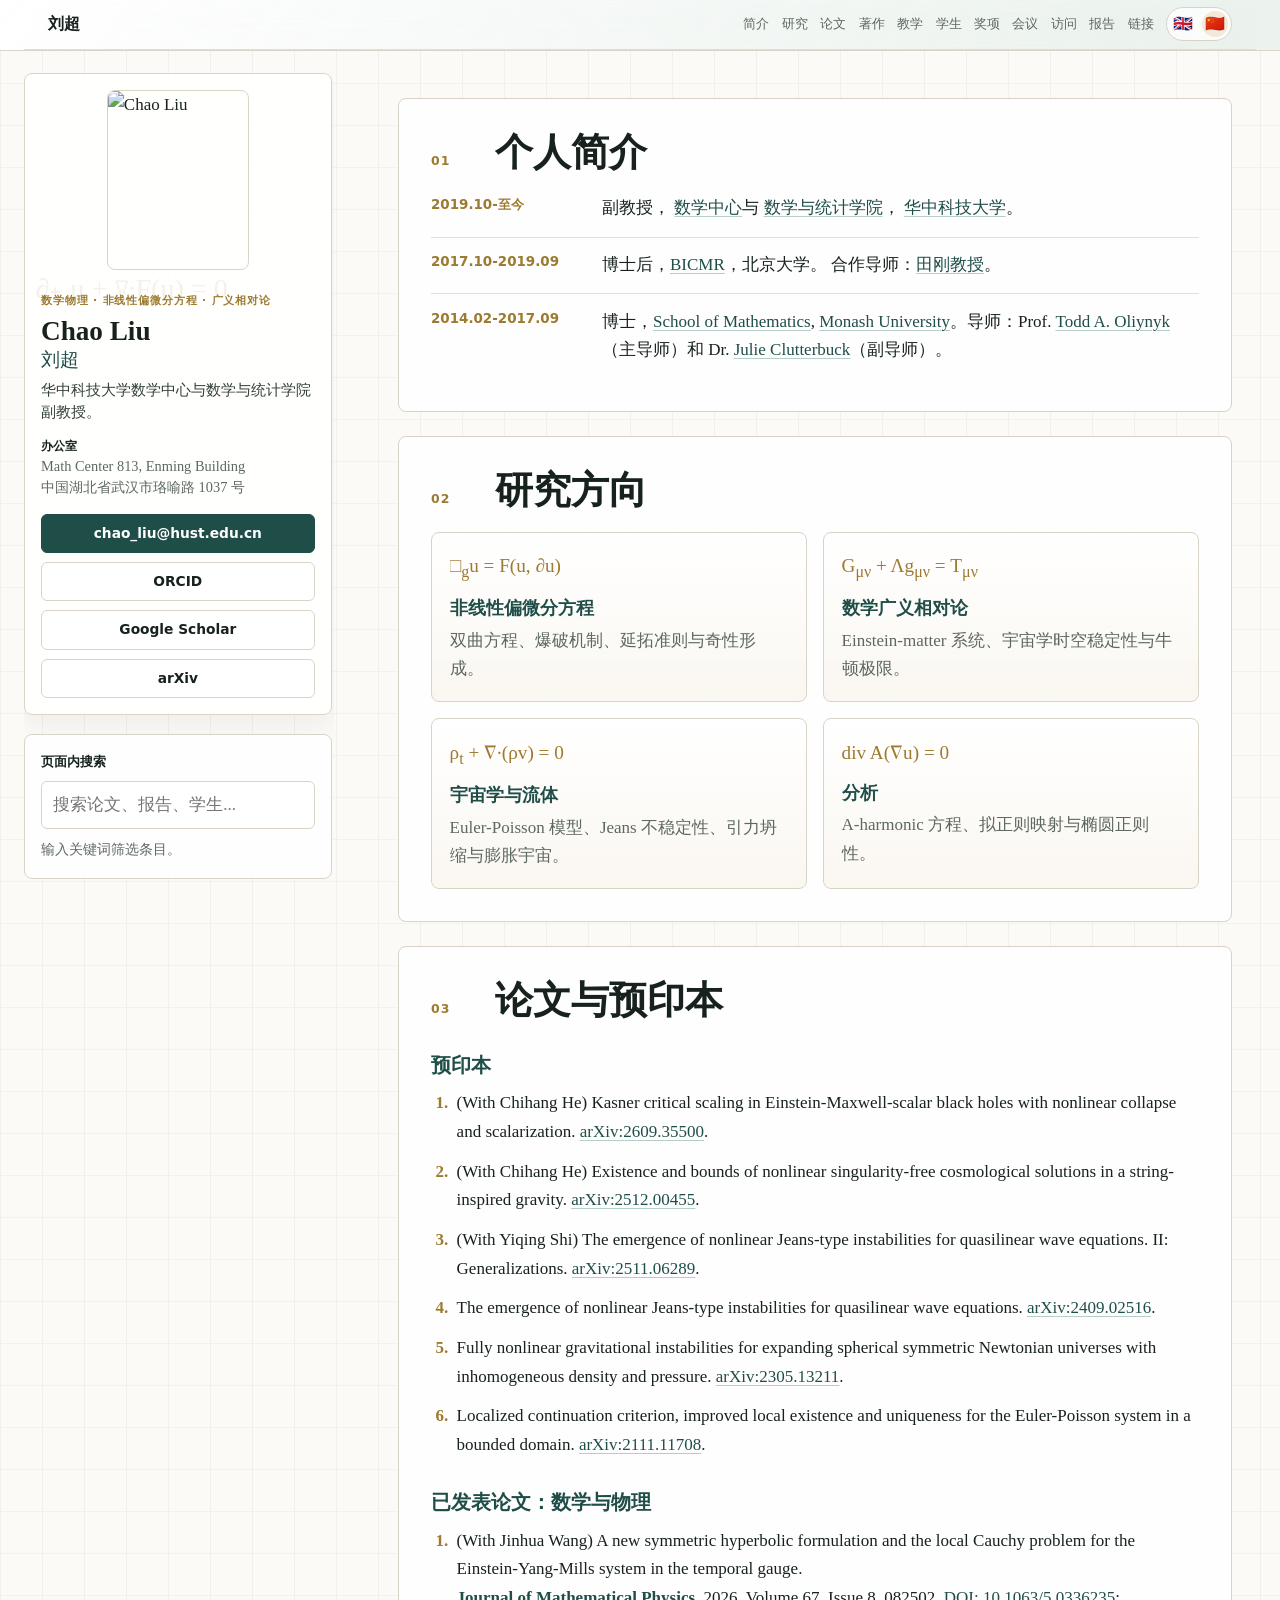
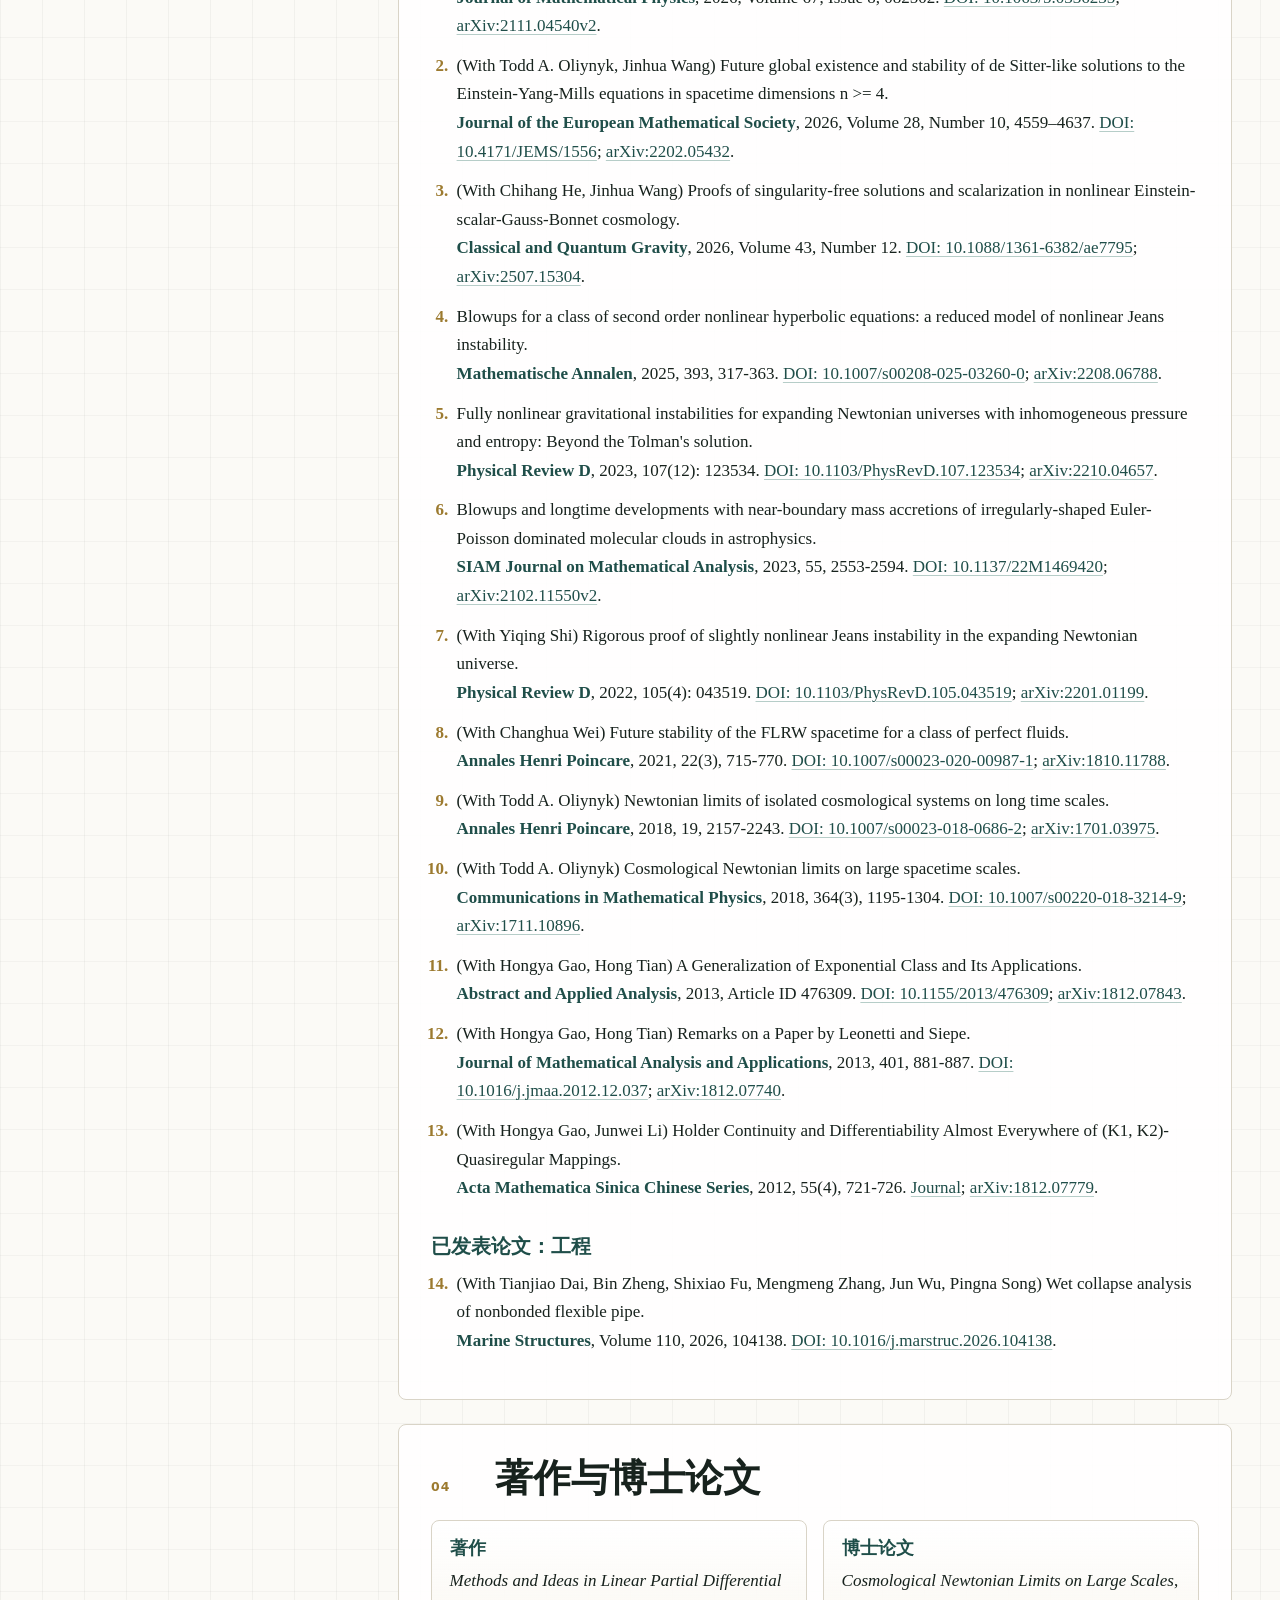
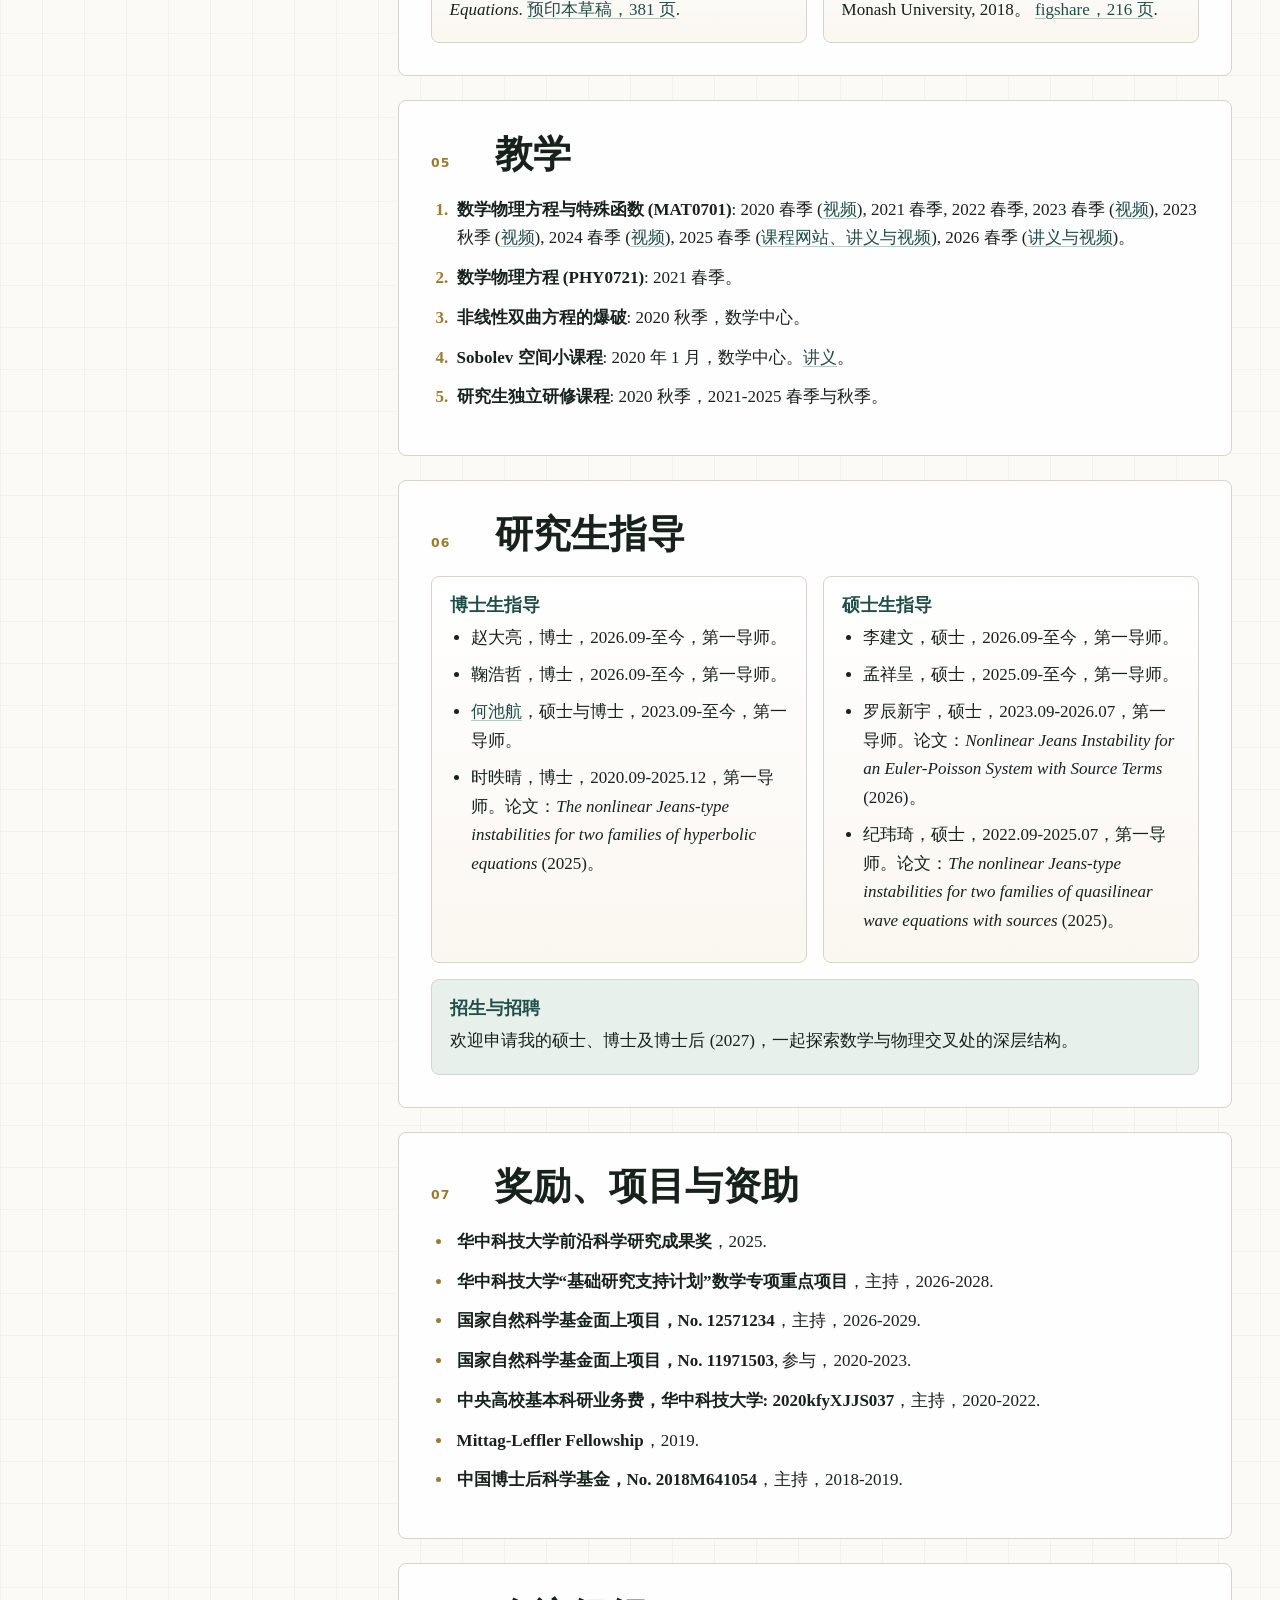
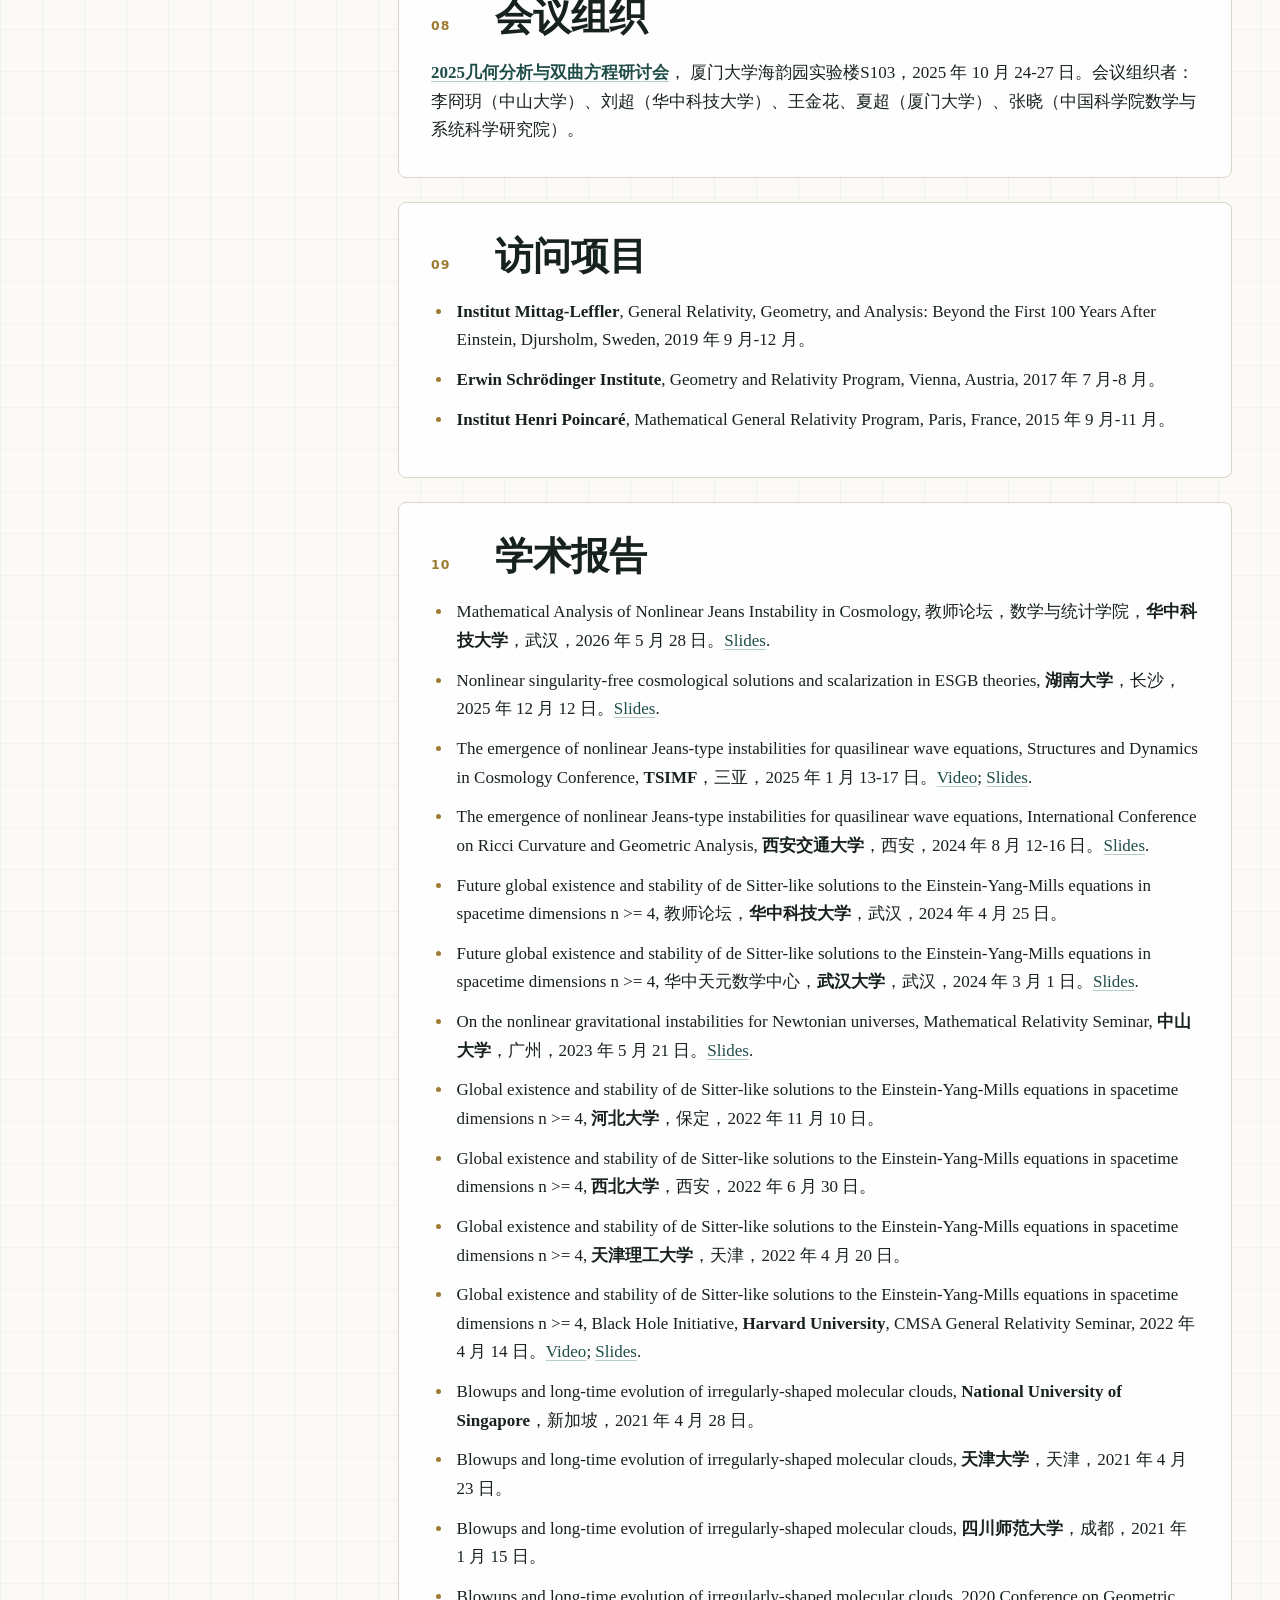
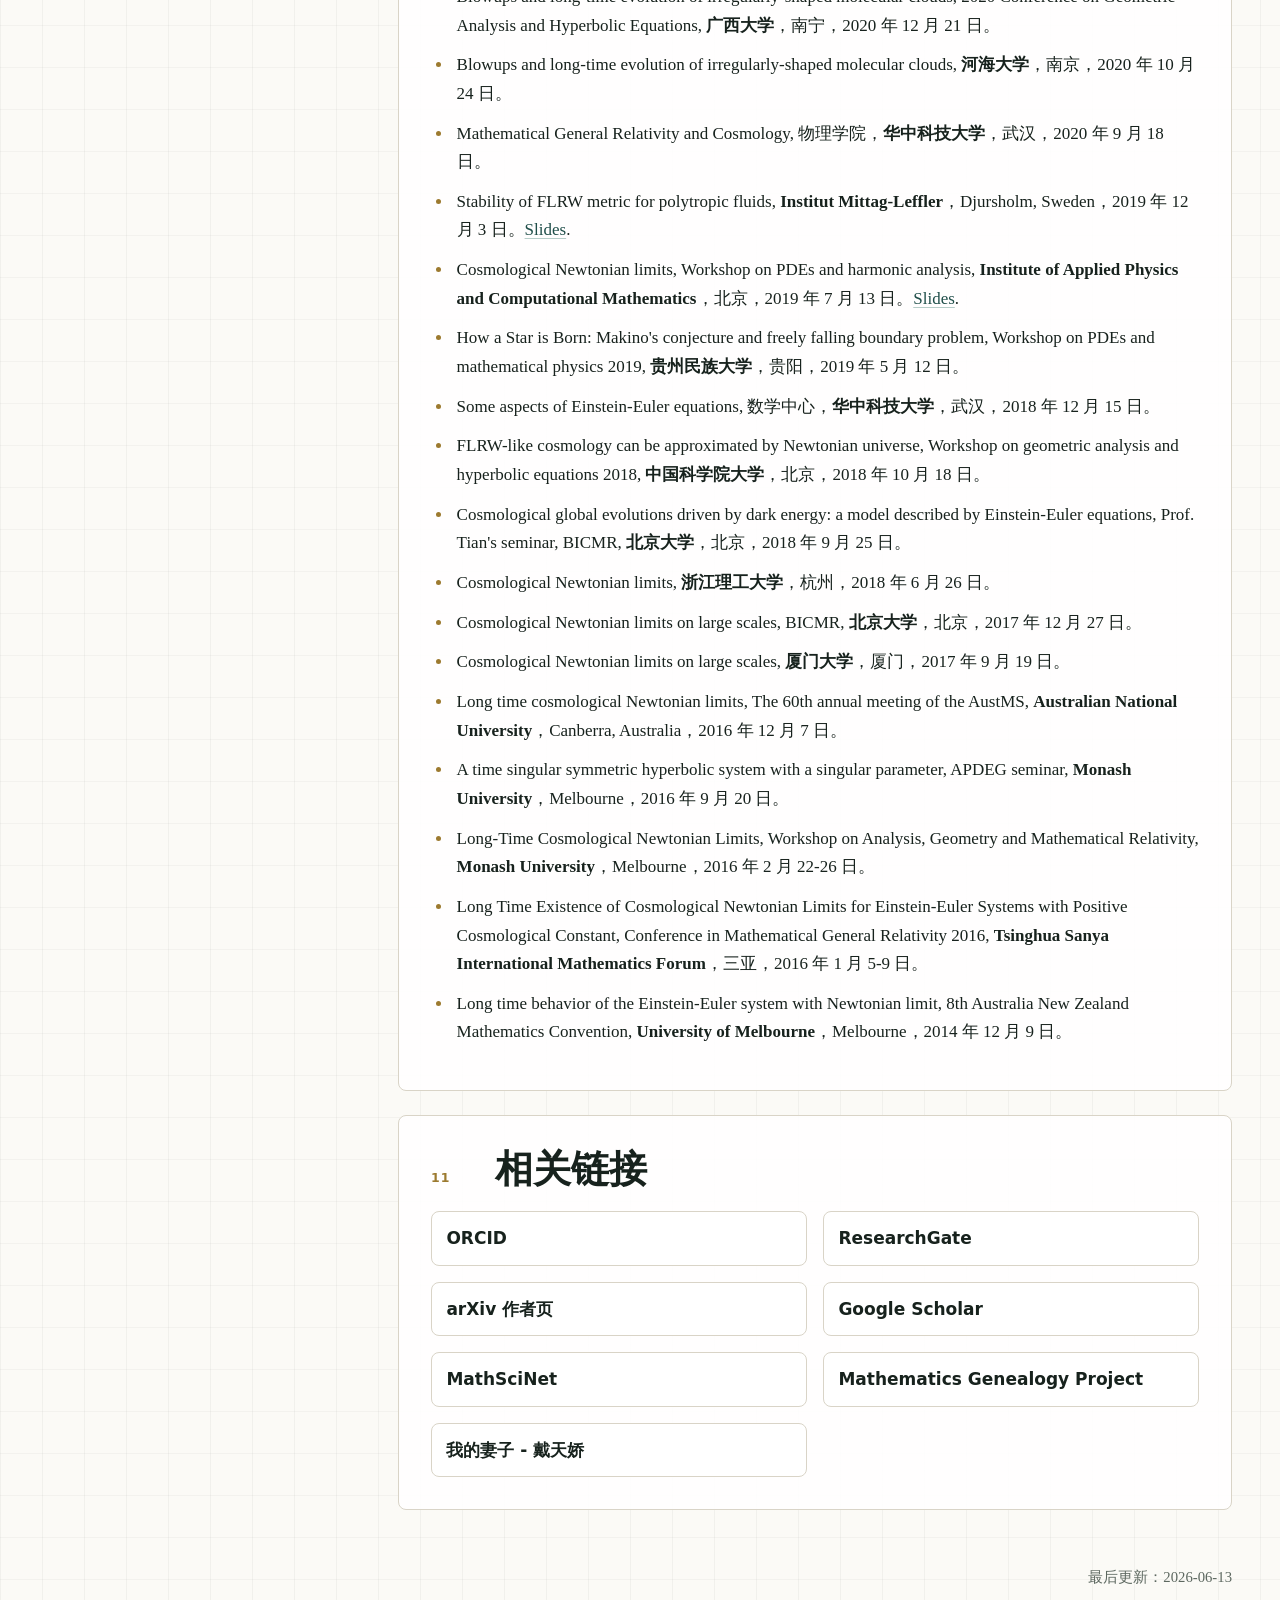
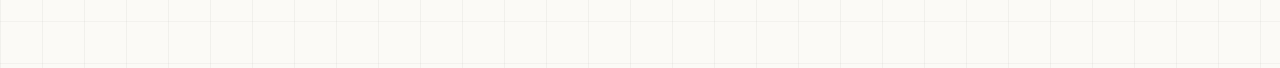
==== commit 04a160ba: "Add preprint entry for Kasner critical scaling" ====
--- a/index-zh.html
+++ b/index-zh.html
@@ -180,6 +180,7 @@
 
           <h3 class="subheading">预印本</h3>
           <ol class="paper-list">
+            <li class="searchable">(With Chihang He) Kasner critical scaling in Einstein-Maxwell-scalar black holes with nonlinear collapse and scalarization. <a href="https://arxiv.org/abs/2609.35500">arXiv:2609.35500</a>.</li>
             <li class="searchable">(With Chihang He) Existence and bounds of nonlinear singularity-free cosmological solutions in a string-inspired gravity. <a href="https://arxiv.org/abs/2512.00455">arXiv:2512.00455</a>.</li>
             <li class="searchable">(With Yiqing Shi) The emergence of nonlinear Jeans-type instabilities for quasilinear wave equations. II: Generalizations. <a href="https://arxiv.org/abs/2511.06289">arXiv:2511.06289</a>.</li>
             <li class="searchable">The emergence of nonlinear Jeans-type instabilities for quasilinear wave equations. <a href="https://arxiv.org/abs/2409.02516">arXiv:2409.02516</a>.</li>
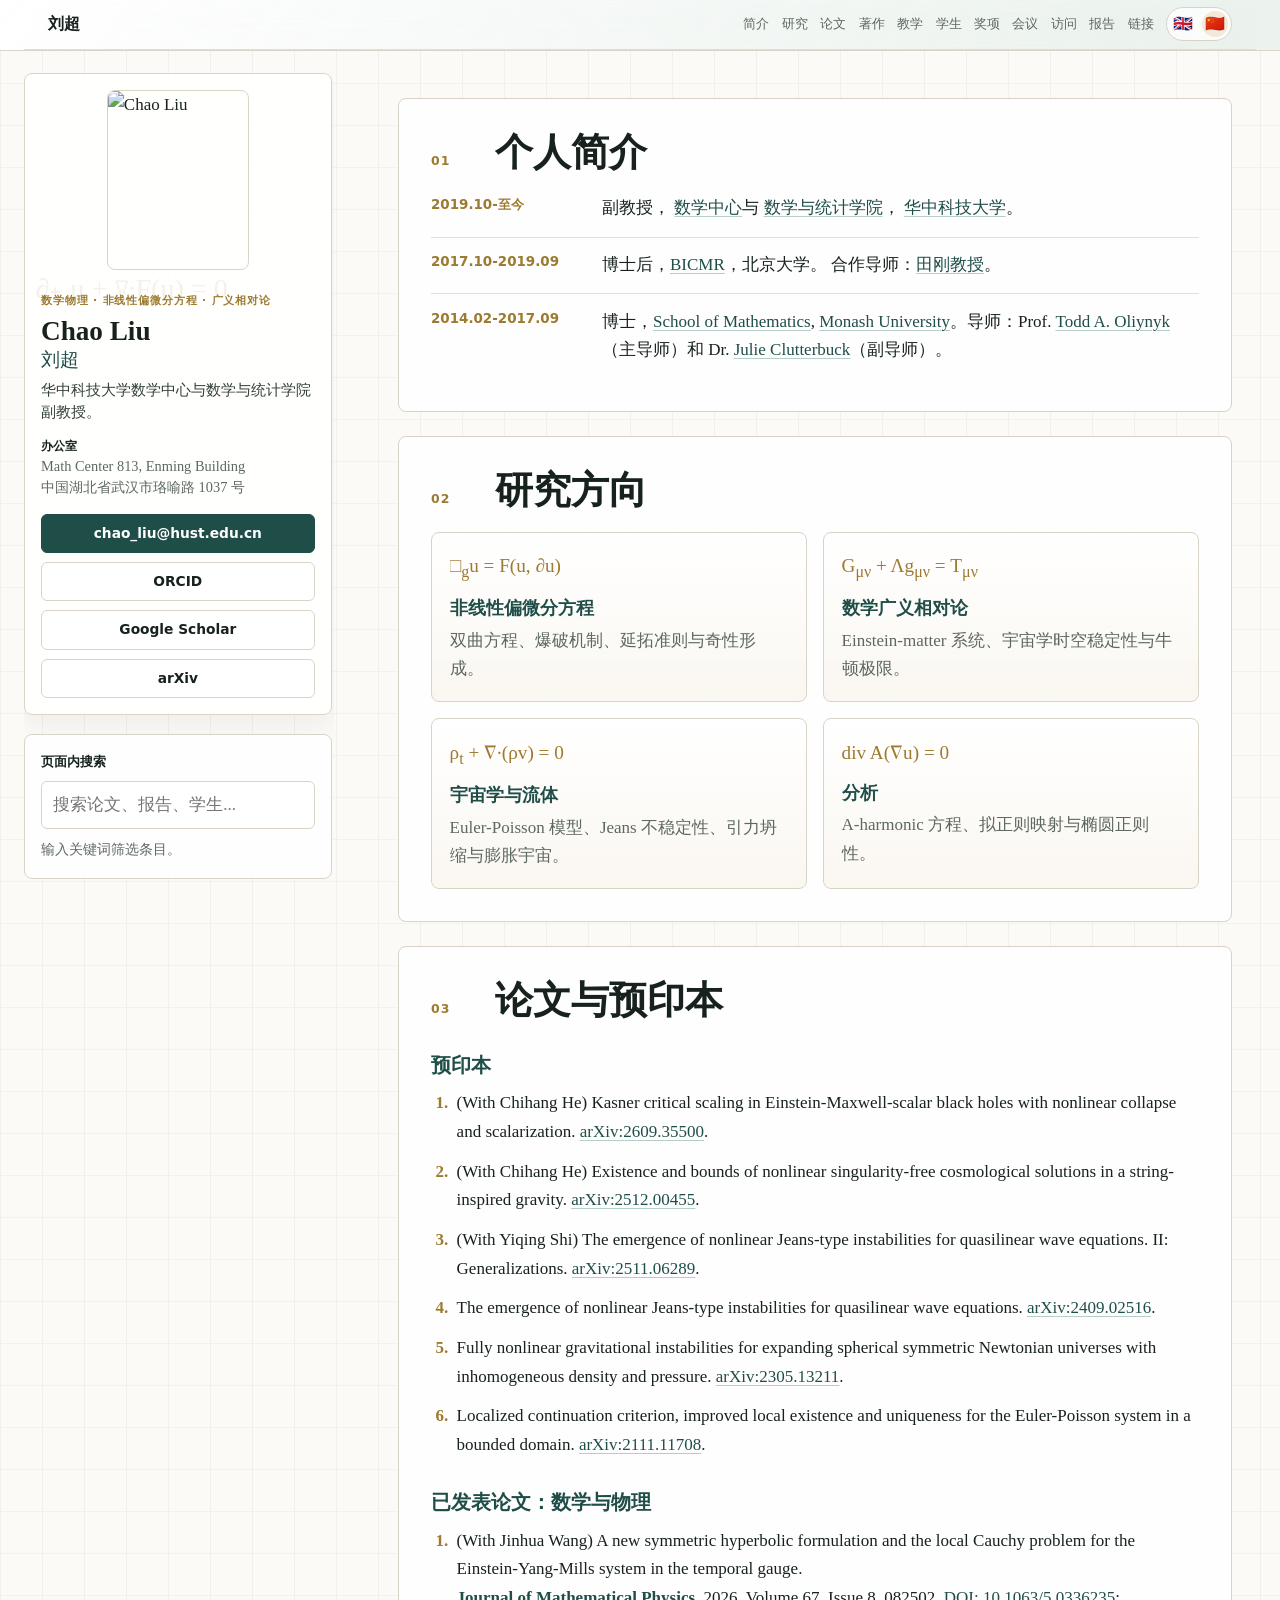
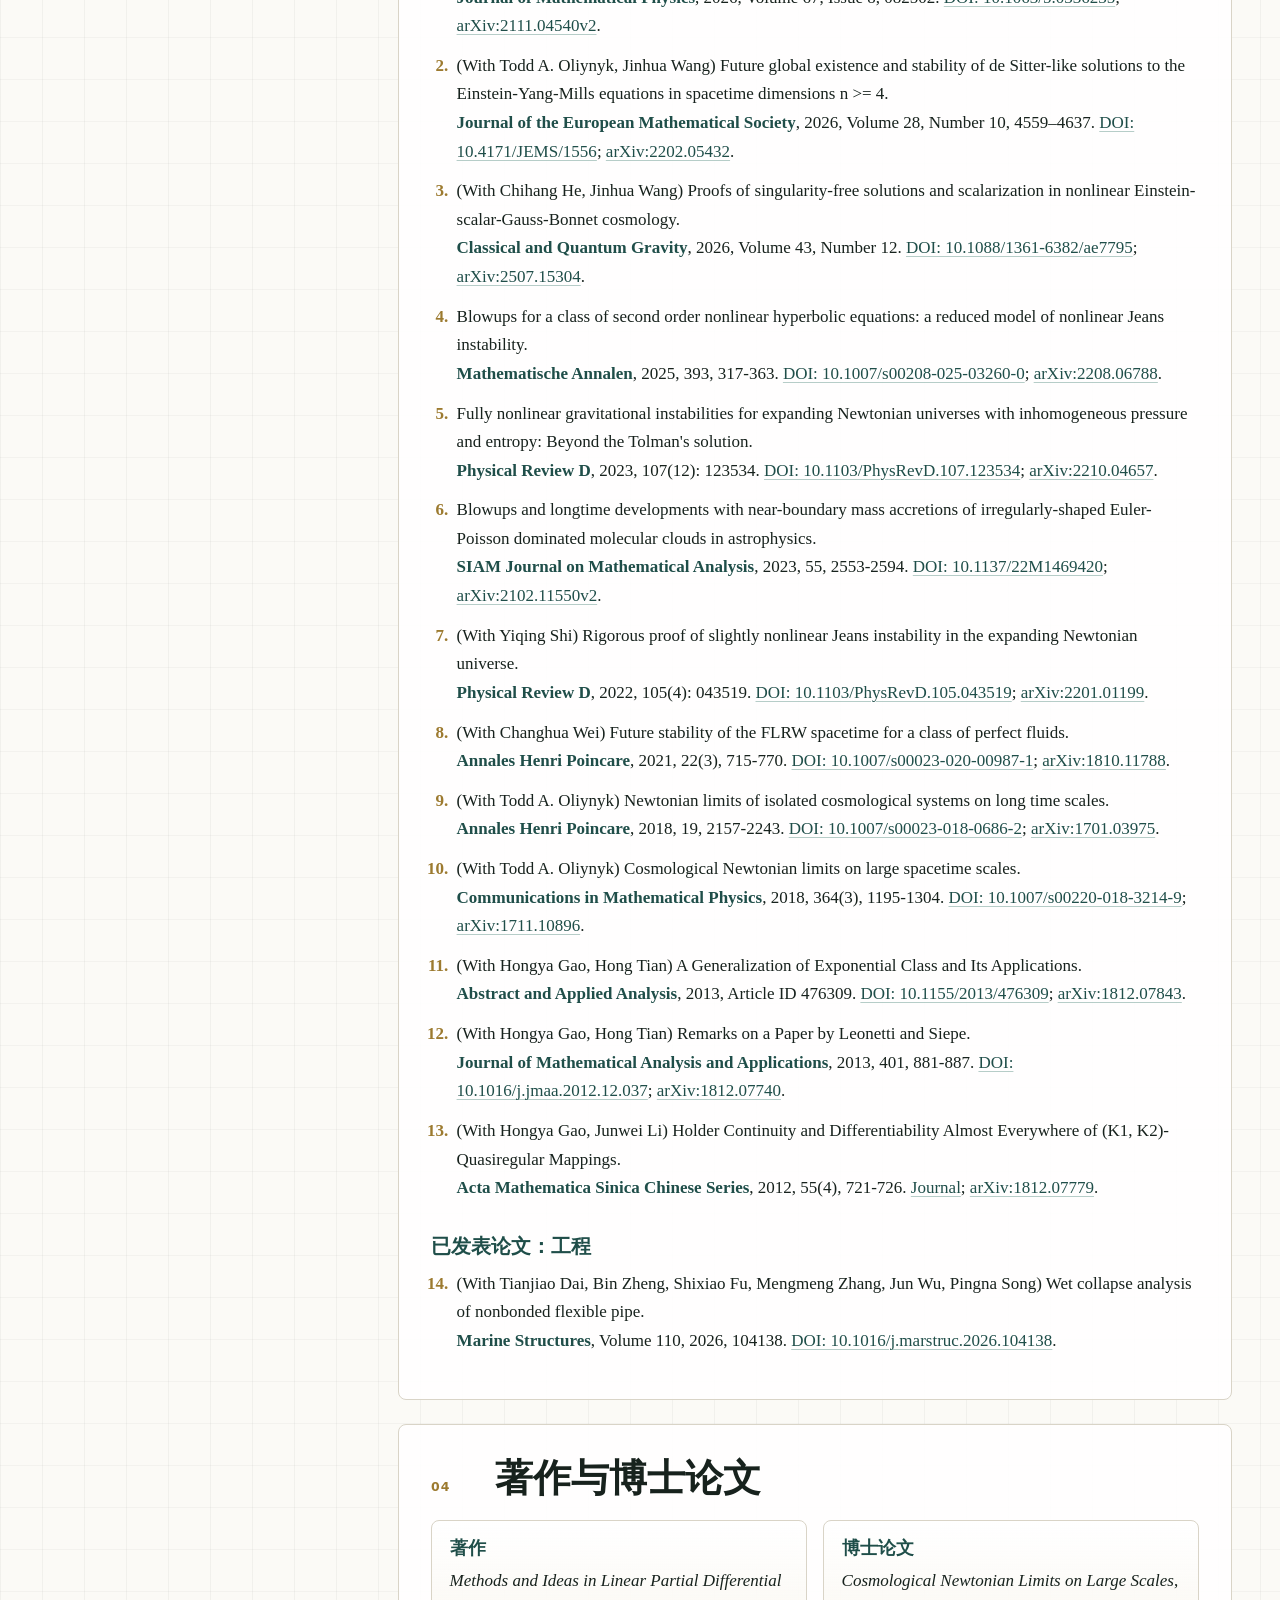
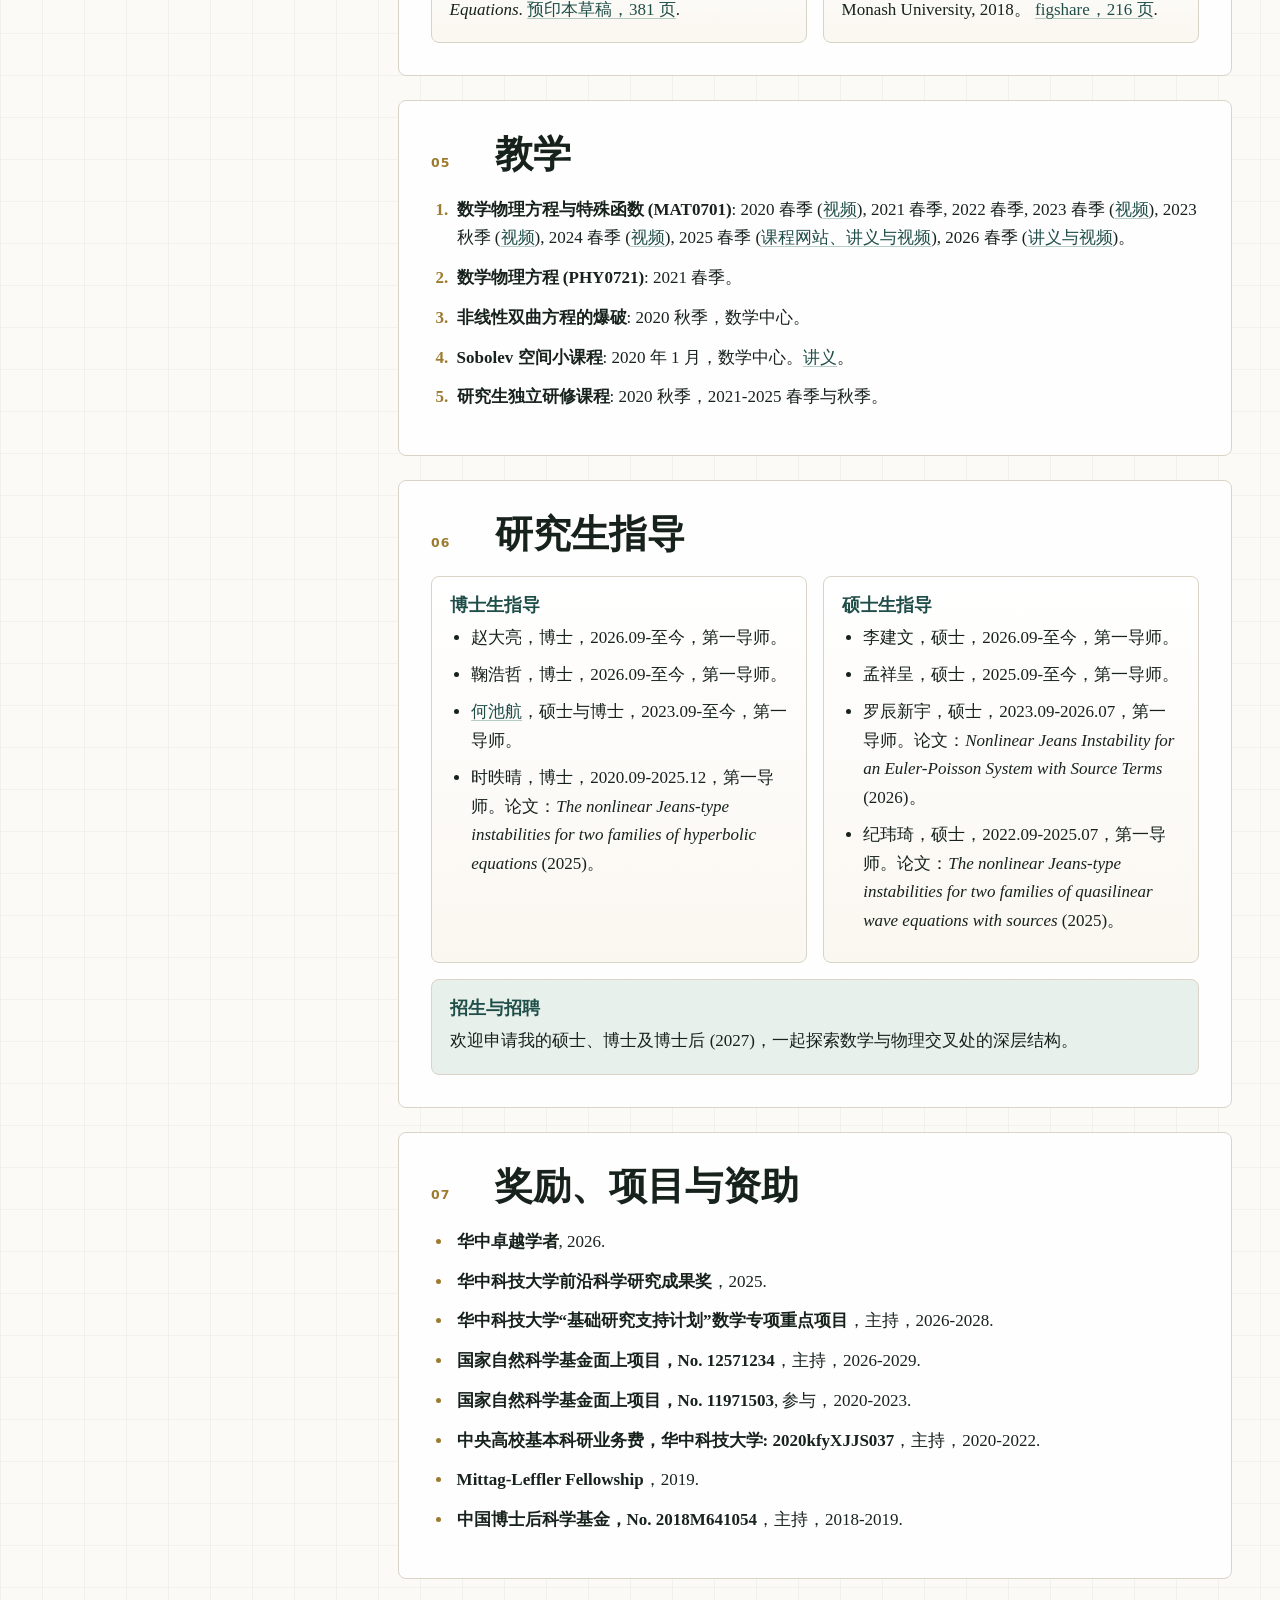
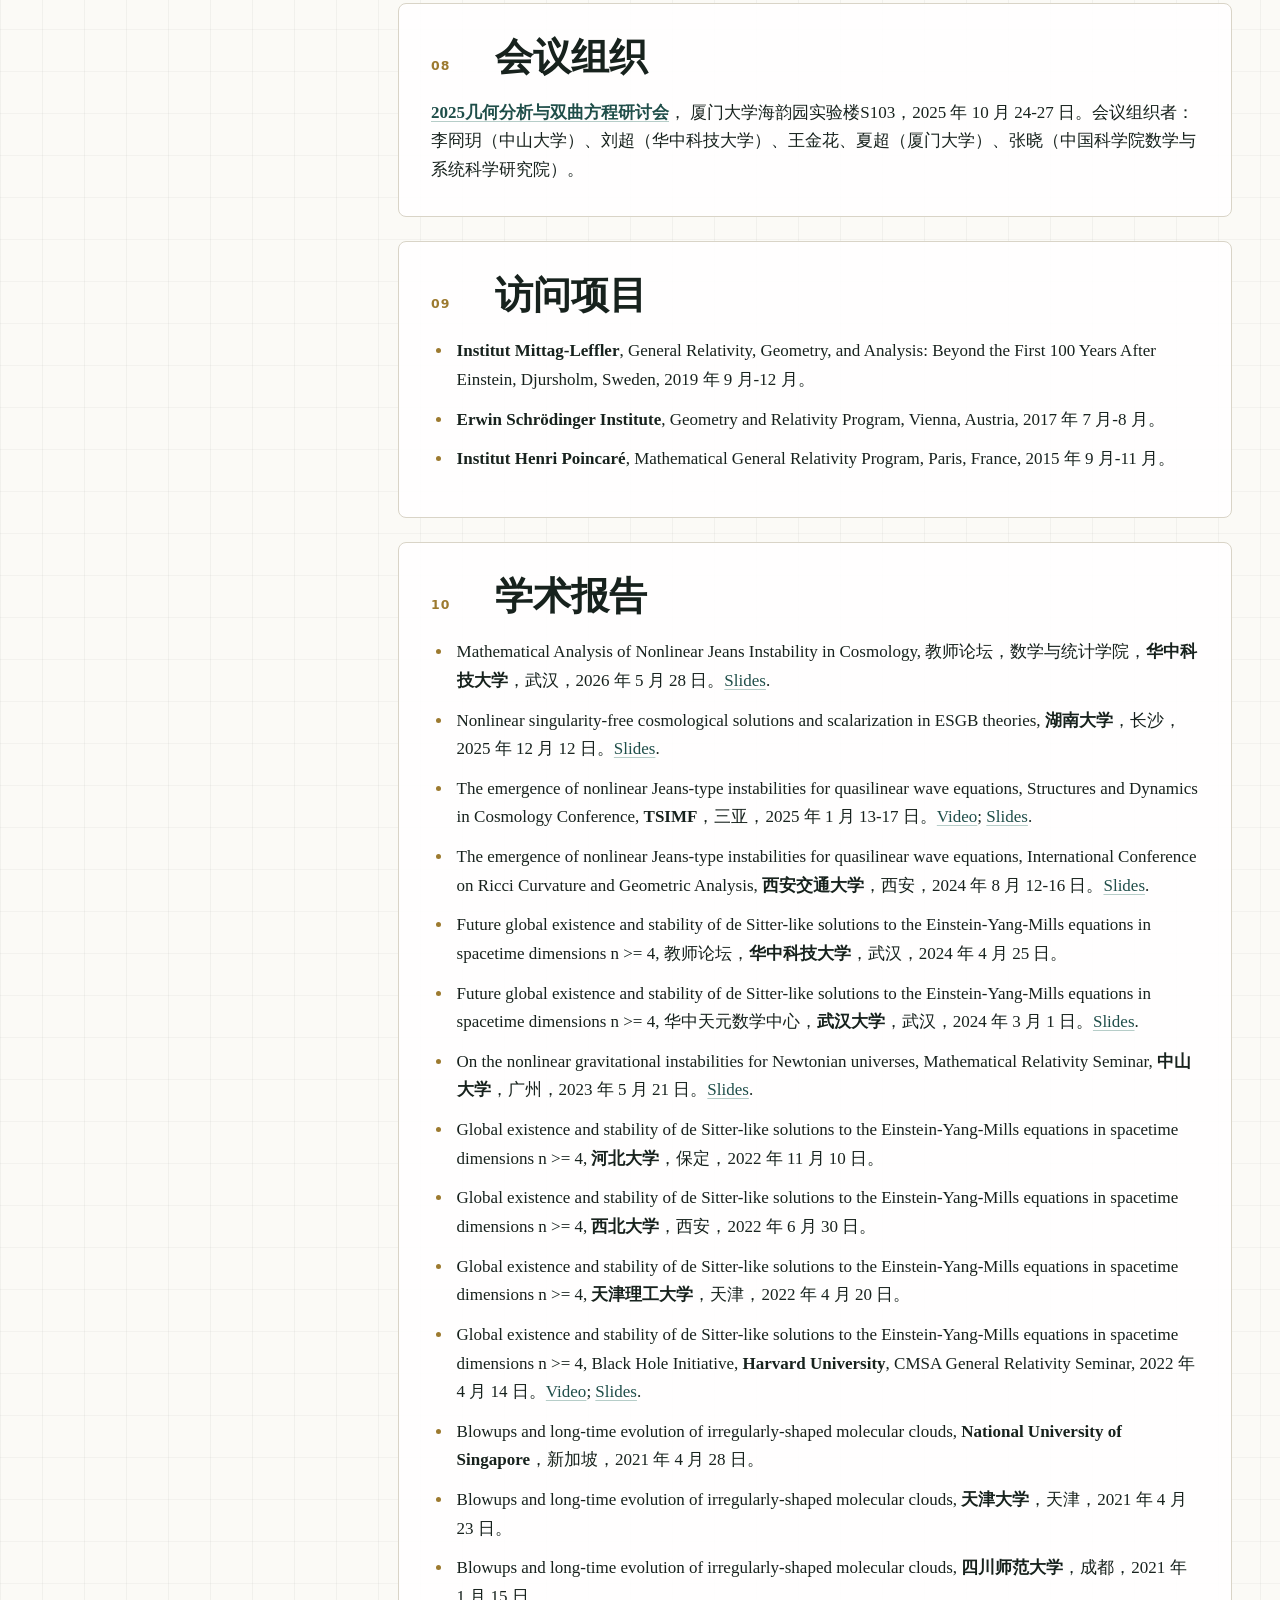
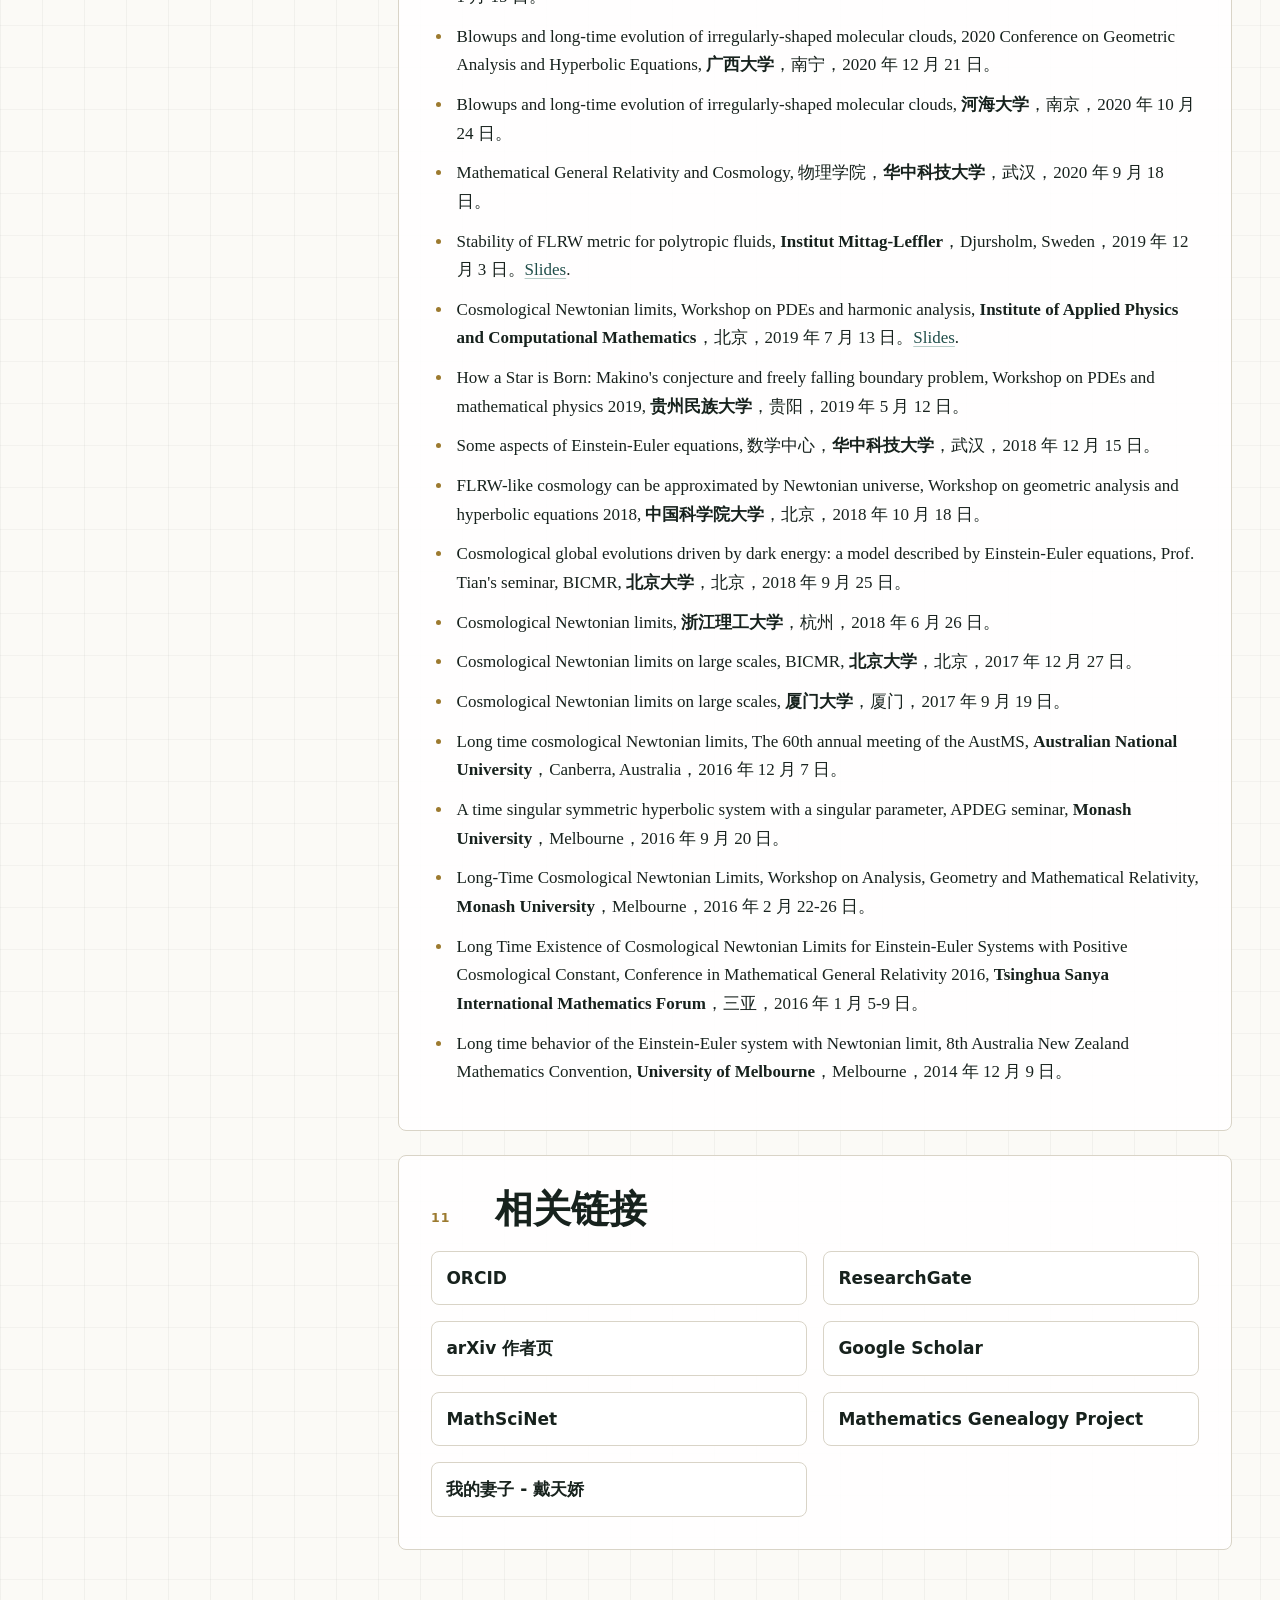
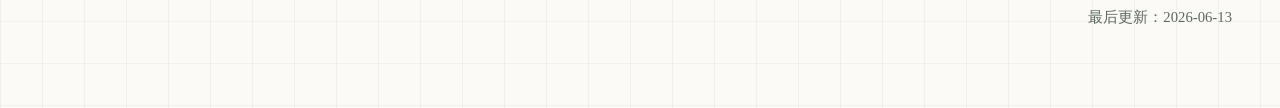
==== commit cb2ed921: "Add new awards and projects to index-zh.html" ====
--- a/index-zh.html
+++ b/index-zh.html
@@ -301,6 +301,7 @@
             <h2>奖励、项目与资助</h2>
           </div>
           <ul class="compact-list">
+            <li class="searchable"><strong>华中卓越学者</strong>, 2026.</li>
             <li class="searchable"><strong>华中科技大学前沿科学研究成果奖</strong>，2025.</li>
             <li class="searchable"><strong>华中科技大学“基础研究支持计划”数学专项重点项目</strong>，主持，2026-2028.</li>
             <li class="searchable"><strong>国家自然科学基金面上项目，No. 12571234</strong>，主持，2026-2029.</li>
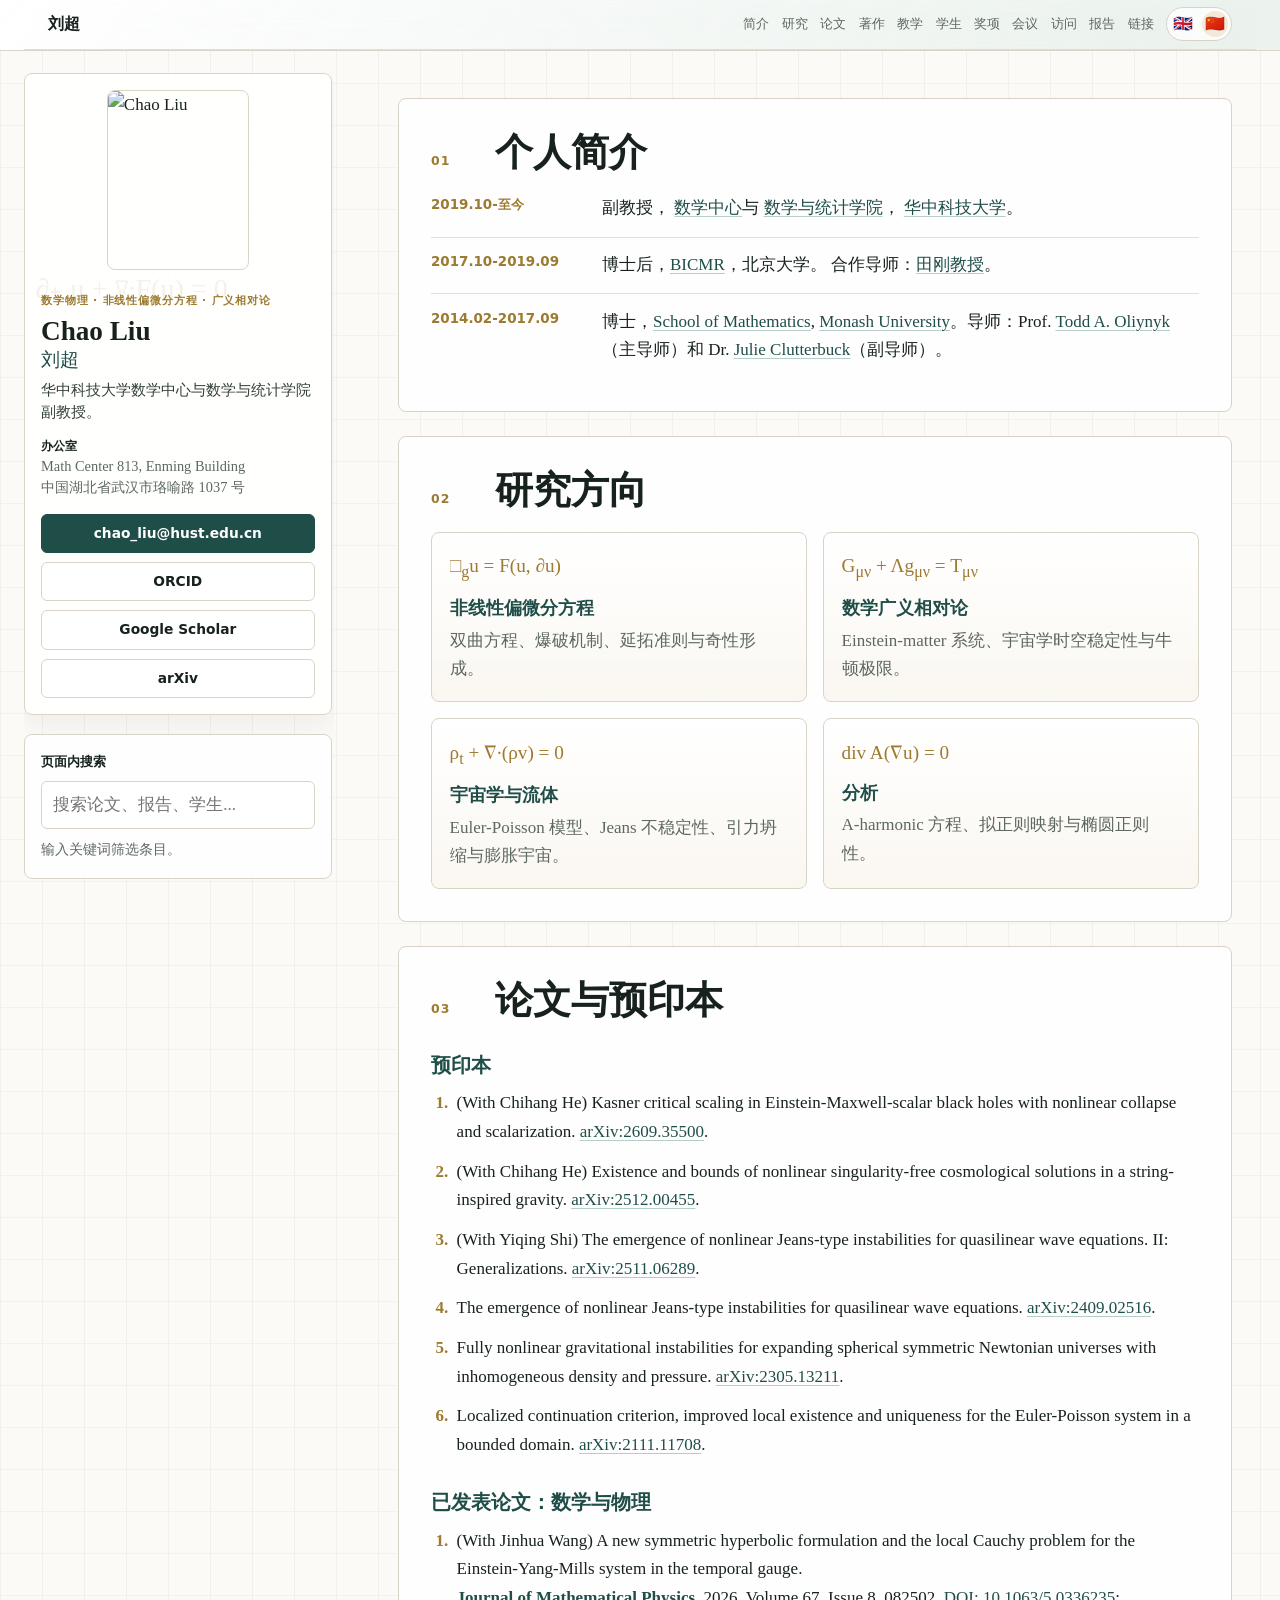
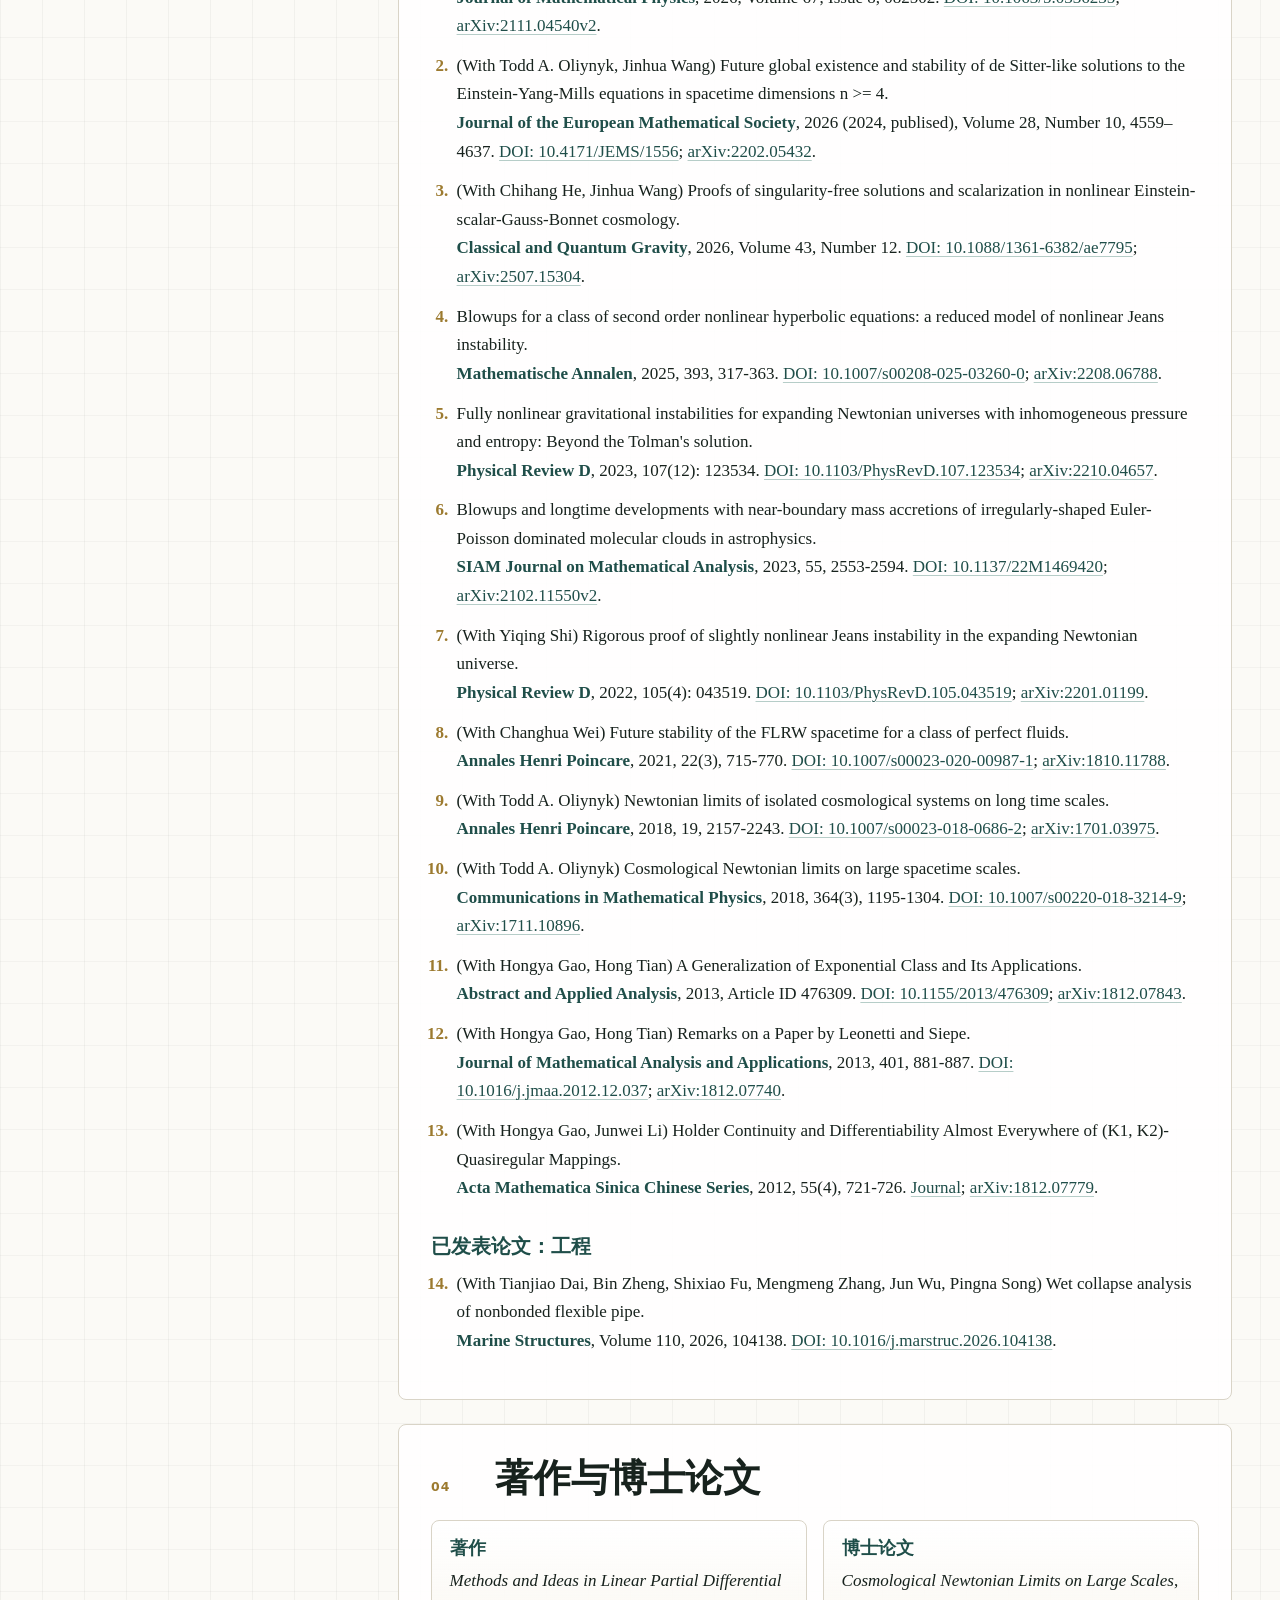
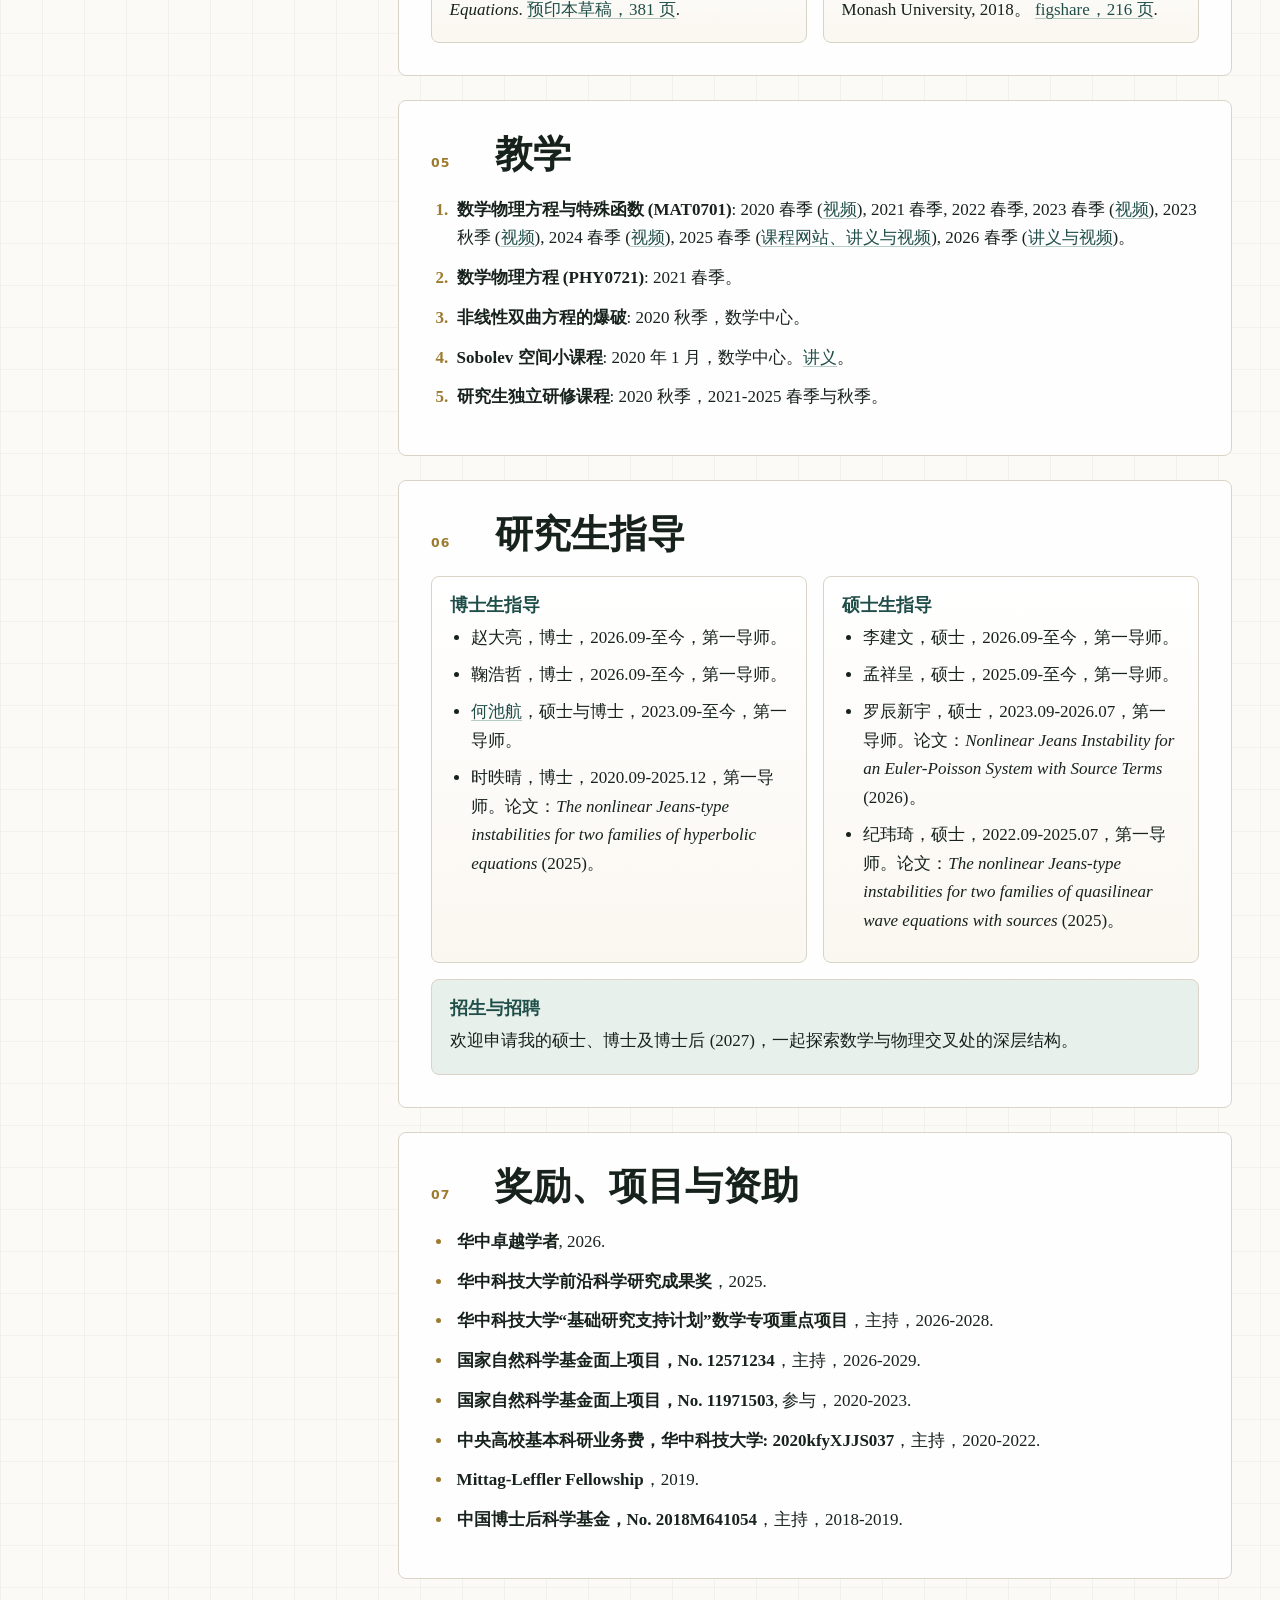
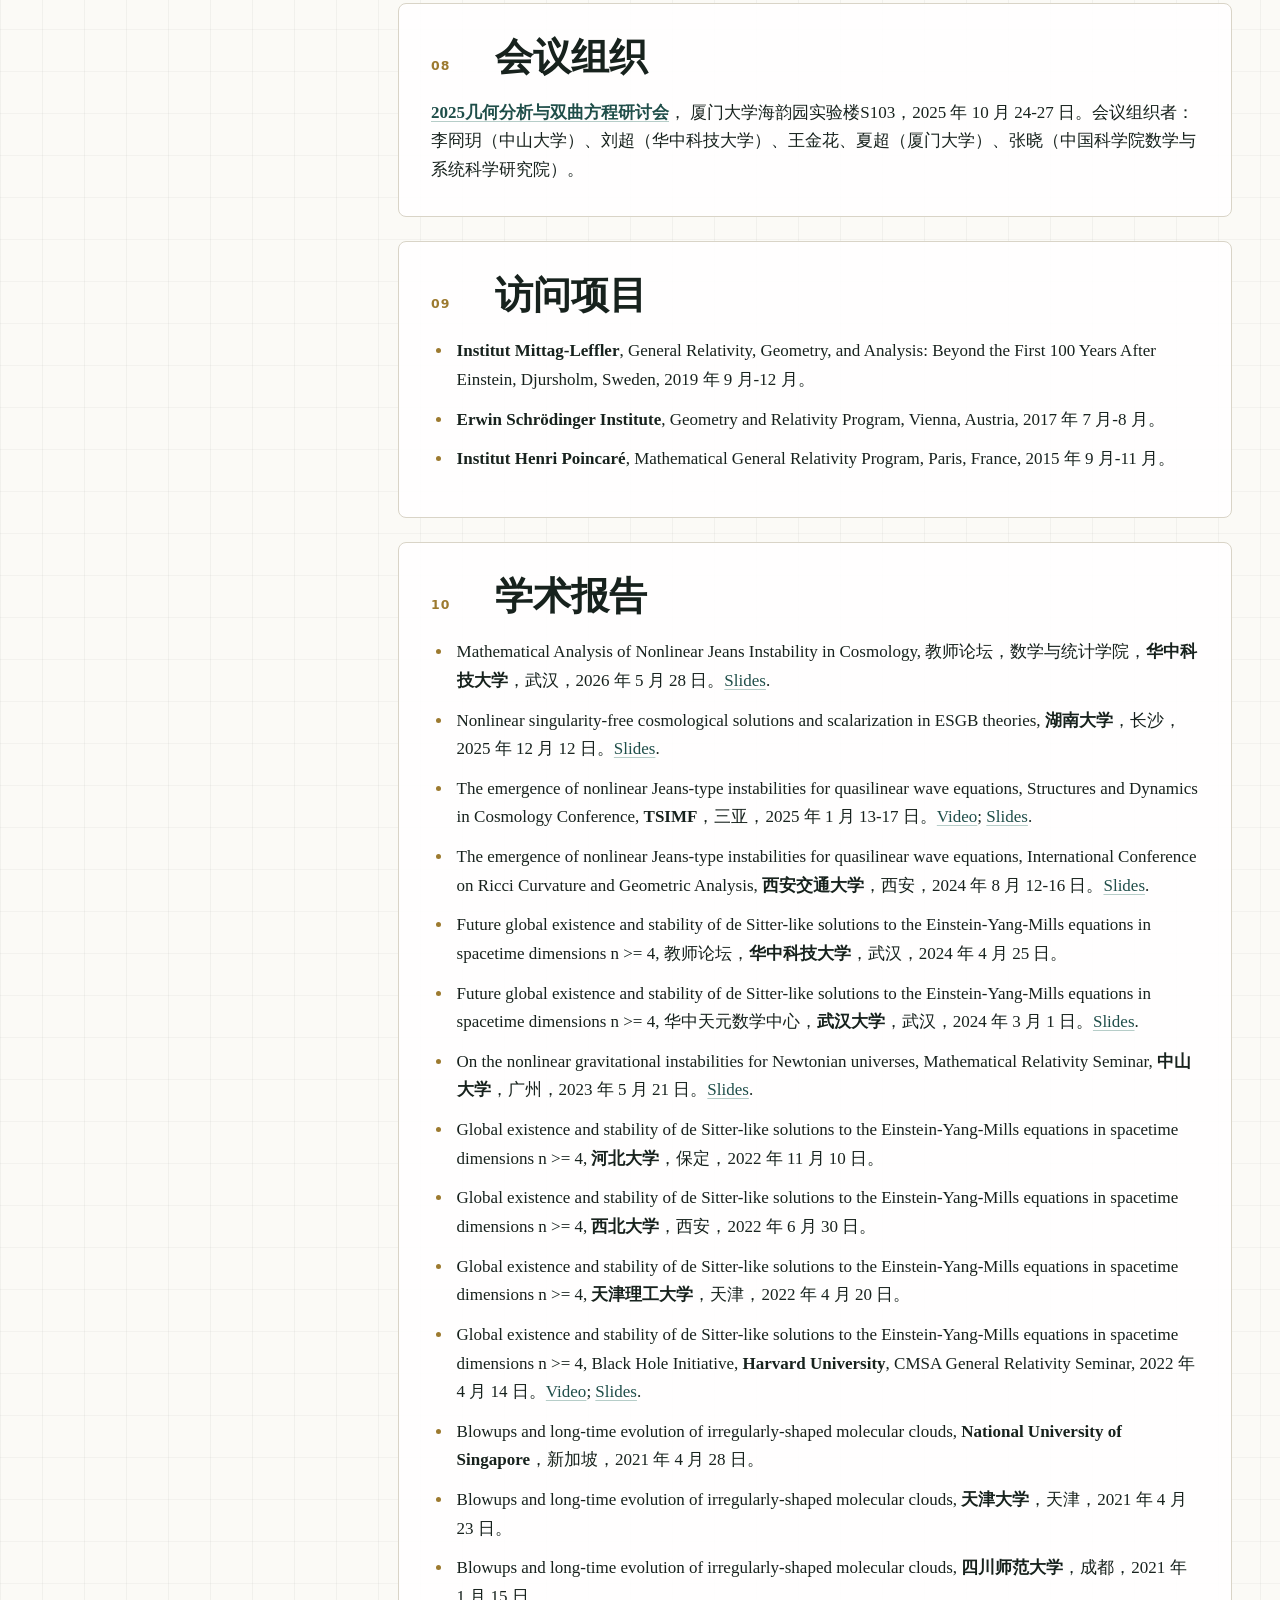
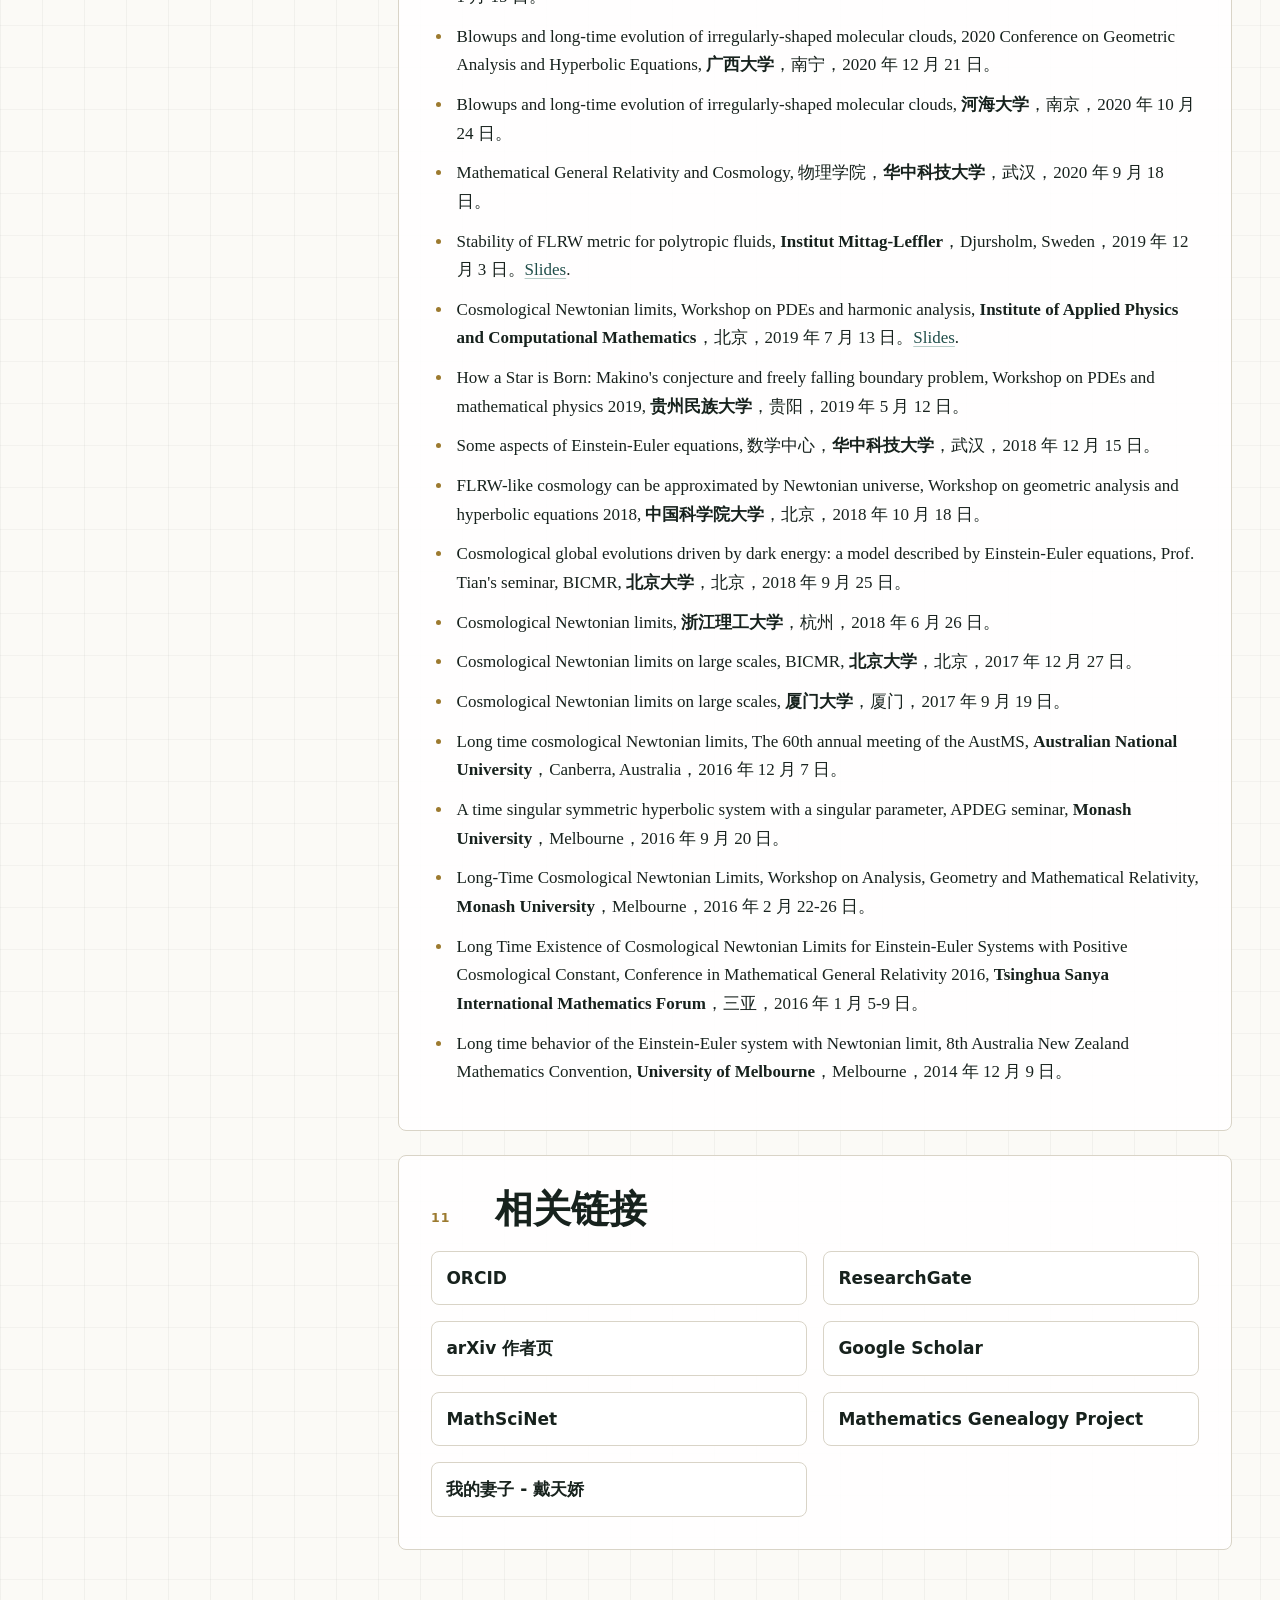
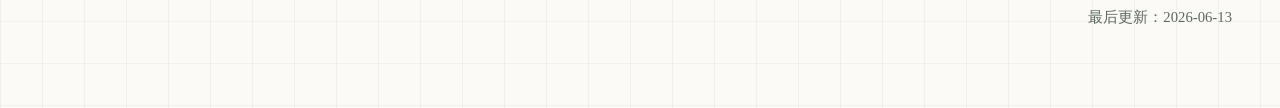
==== commit 9927099a: "Revise journal article publication information Updated publication details for a journal article, in" ====
--- a/index-zh.html
+++ b/index-zh.html
@@ -193,7 +193,7 @@
             <li class="searchable">(With Jinhua Wang) A new symmetric hyperbolic formulation and the local Cauchy problem for the Einstein-Yang-Mills system in the temporal gauge. <br />
               <strong>Journal of Mathematical Physics</strong>, 2026, Volume 67, Issue 8, 082502. <a href="https://doi.org/10.1063/5.0336235">DOI: 10.1063/5.0336235</a>; <a href="https://arxiv.org/abs/2111.04540v2">arXiv:2111.04540v2</a>.</li>
             <li class="searchable">(With Todd A. Oliynyk, Jinhua Wang) Future global existence and stability of de Sitter-like solutions to the Einstein-Yang-Mills equations in spacetime dimensions n >= 4.<br />
-              <strong>Journal of the European Mathematical Society</strong>, 2026, Volume 28, Number 10, 4559–4637. <a href="https://ems.press/journals/jems/articles/14298393">DOI: 10.4171/JEMS/1556</a>; <a href="https://arxiv.org/abs/2202.05432">arXiv:2202.05432</a>.</li>
+              <strong>Journal of the European Mathematical Society</strong>, 2026 (2024, publised), Volume 28, Number 10, 4559–4637. <a href="https://ems.press/journals/jems/articles/14298393">DOI: 10.4171/JEMS/1556</a>; <a href="https://arxiv.org/abs/2202.05432">arXiv:2202.05432</a>.</li>
             <li class="searchable">(With Chihang He, Jinhua Wang) Proofs of singularity-free solutions and scalarization in nonlinear Einstein-scalar-Gauss-Bonnet cosmology. <br />
               <strong>Classical and Quantum Gravity</strong>, 2026, Volume 43, Number 12. <a href="https://doi.org/10.1088/1361-6382/ae7795">DOI: 10.1088/1361-6382/ae7795</a>; <a href="https://arxiv.org/abs/2507.15304">arXiv:2507.15304</a>.</li>
             <li class="searchable">Blowups for a class of second order nonlinear hyperbolic equations: a reduced model of nonlinear Jeans instability.<br />
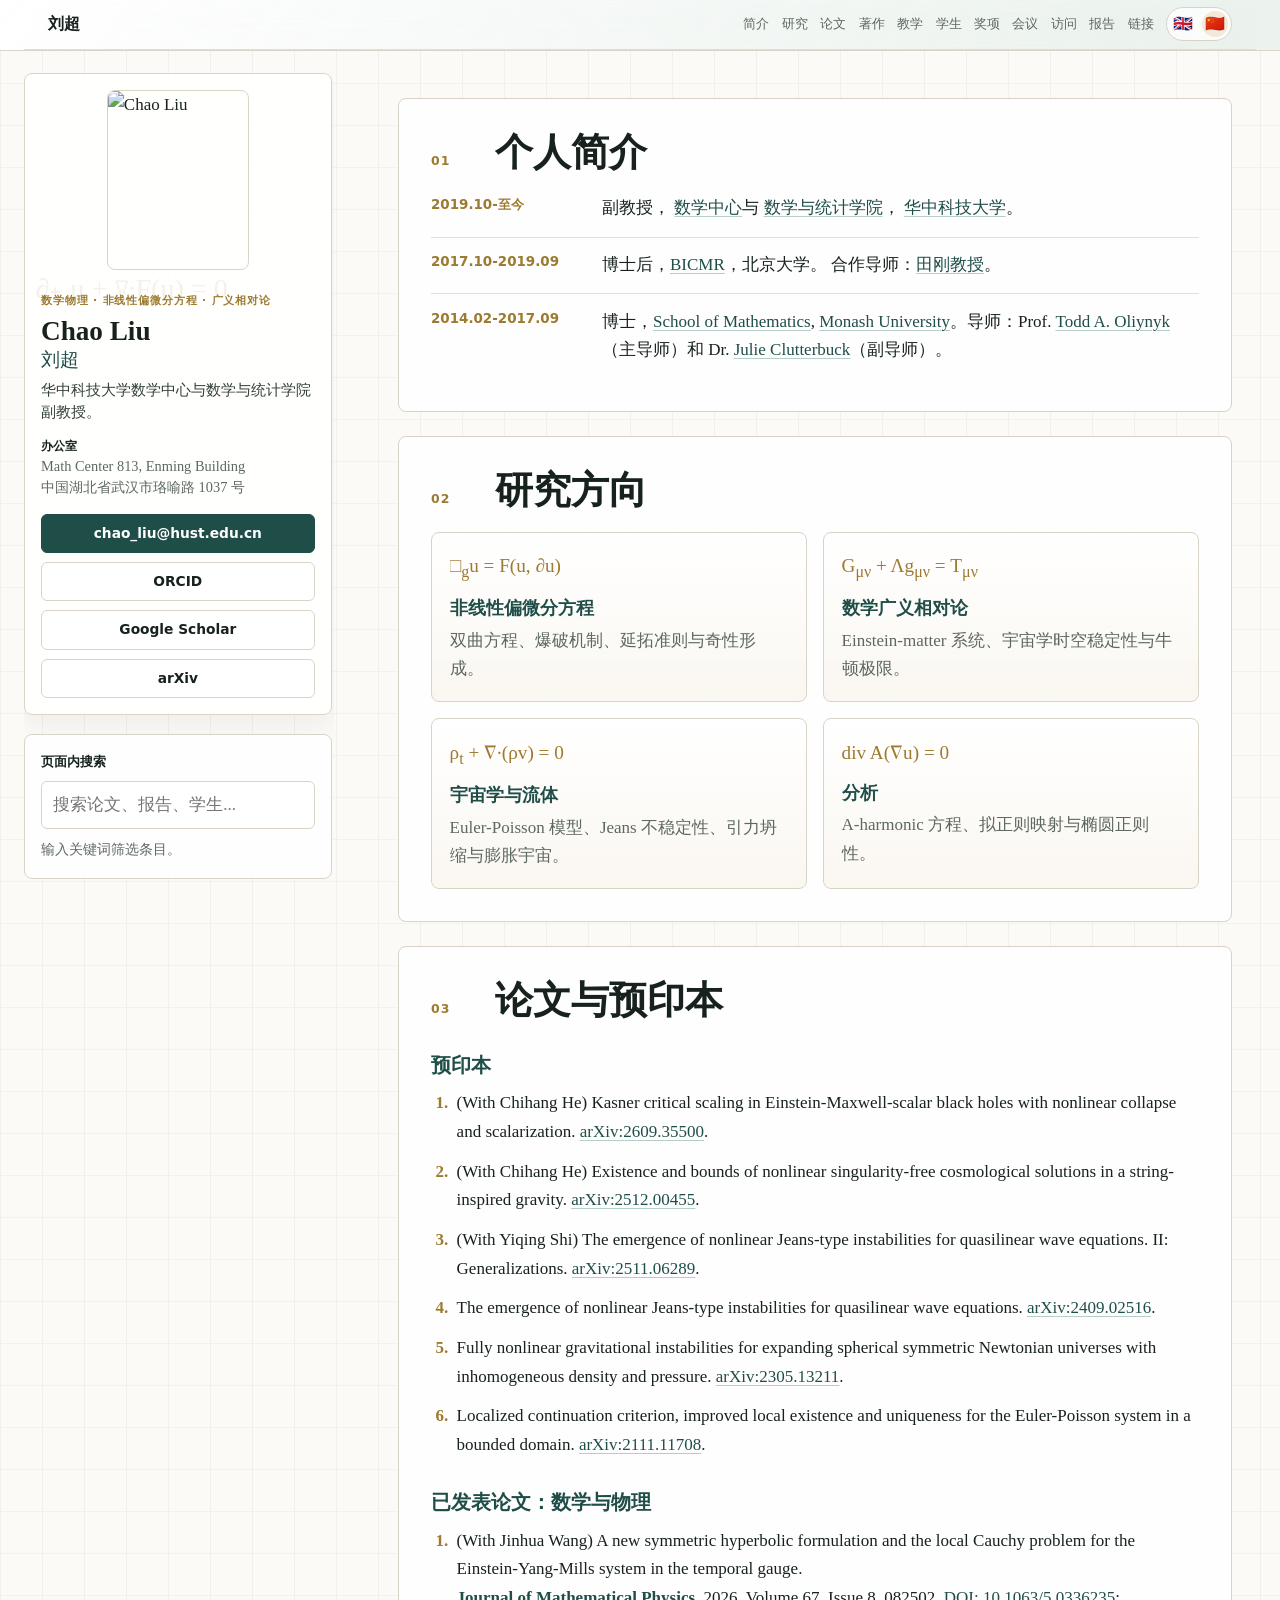
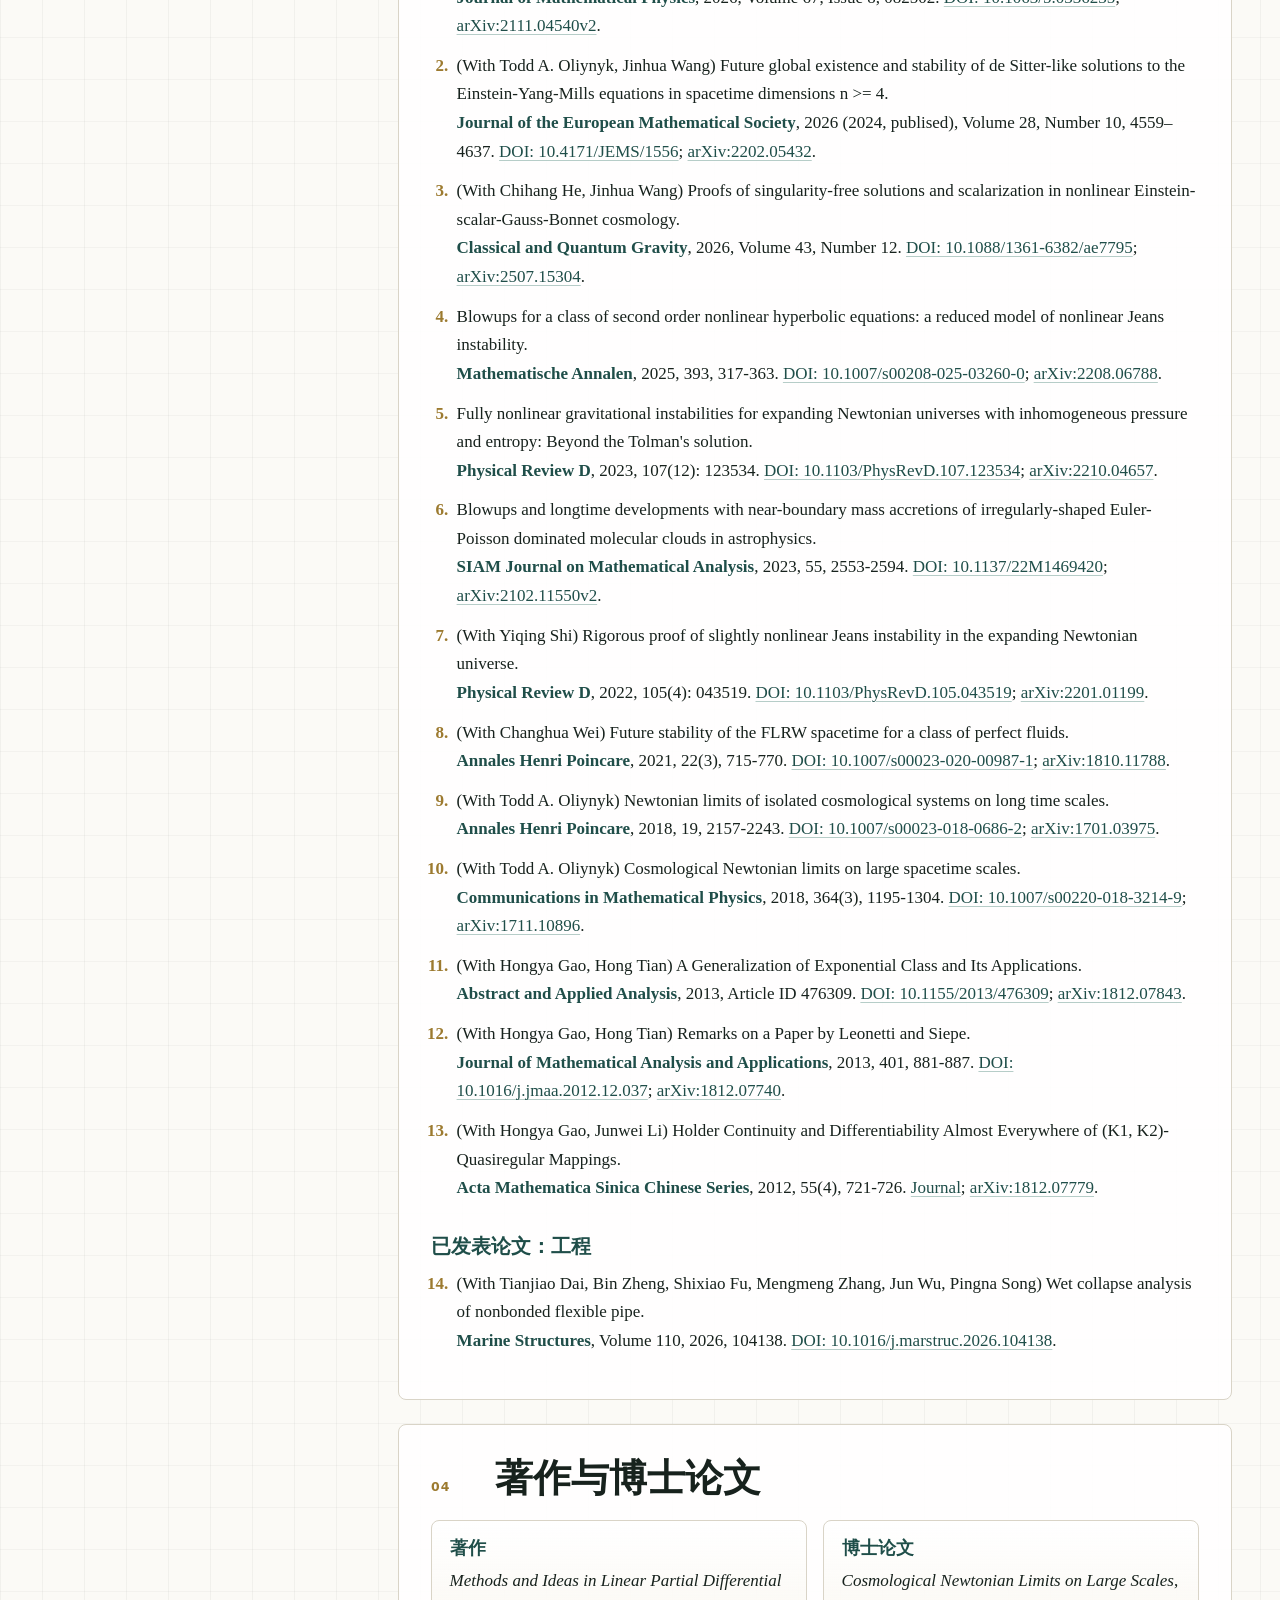
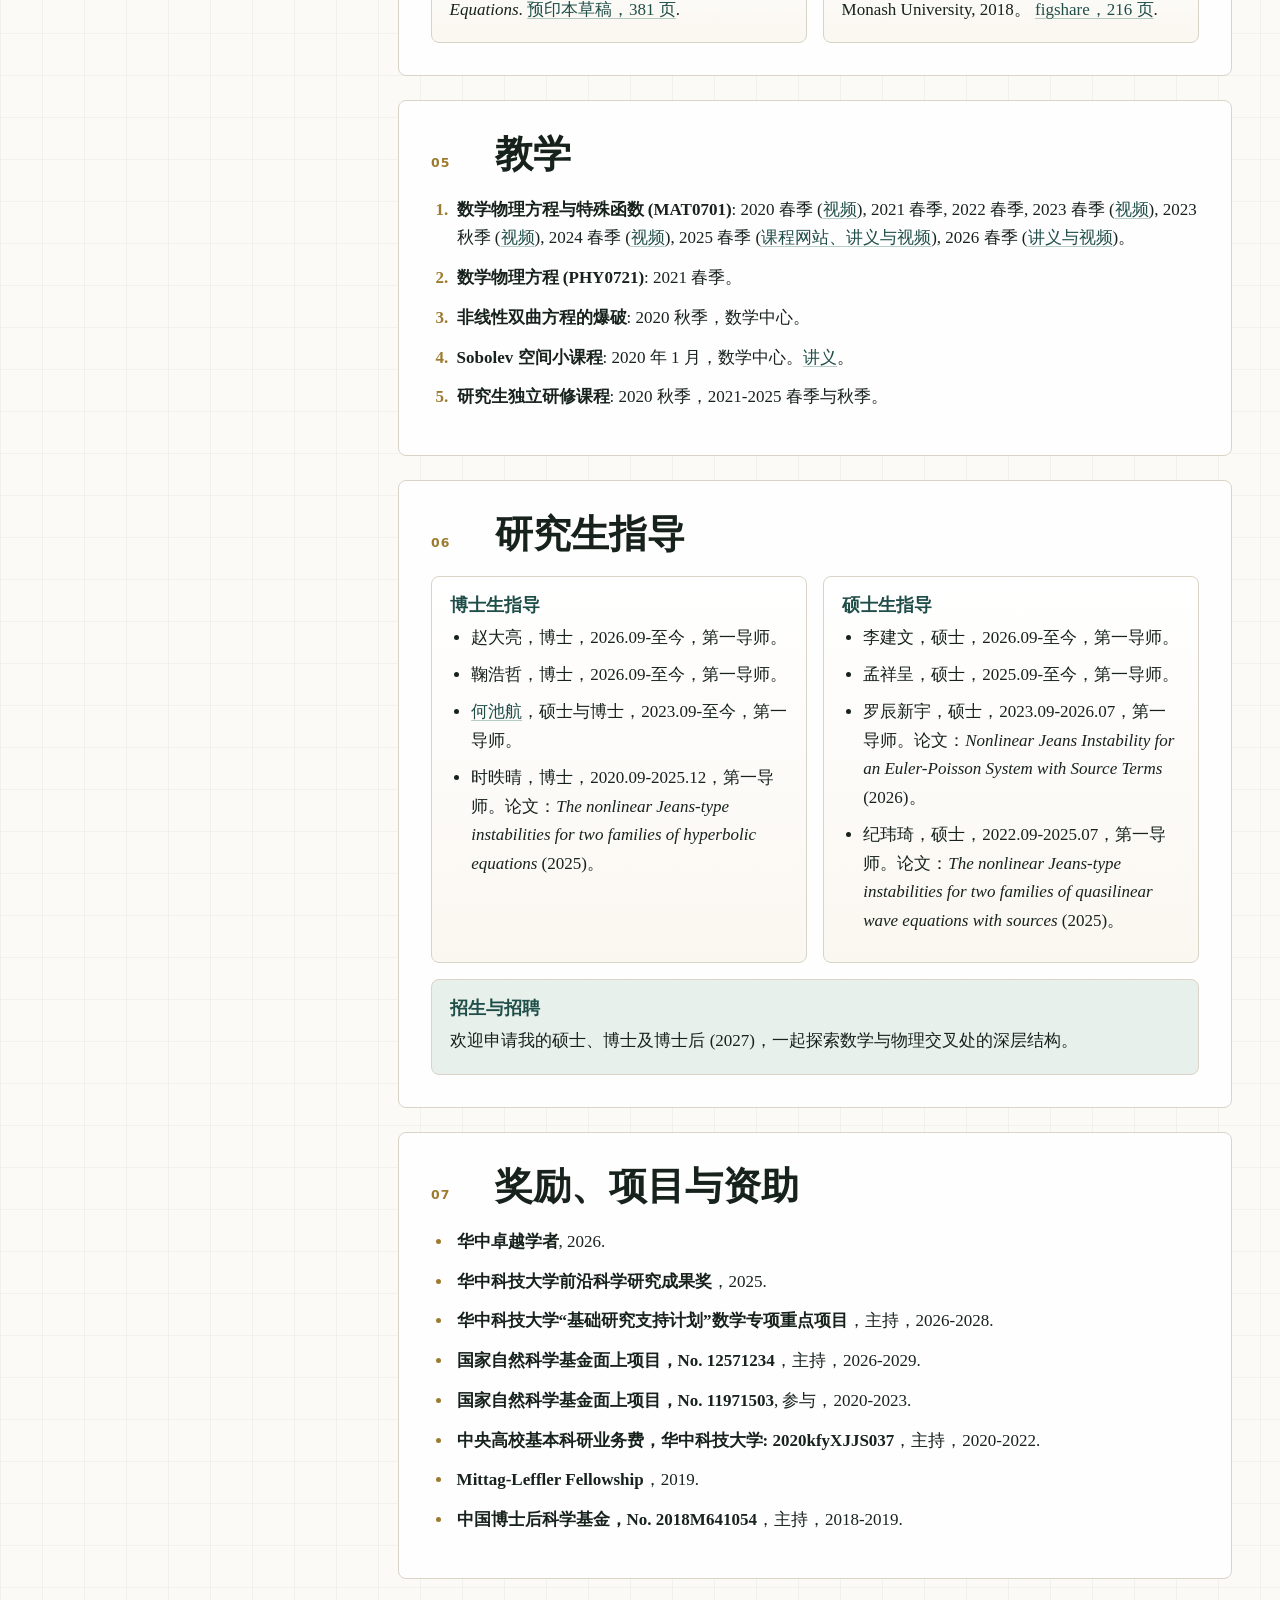
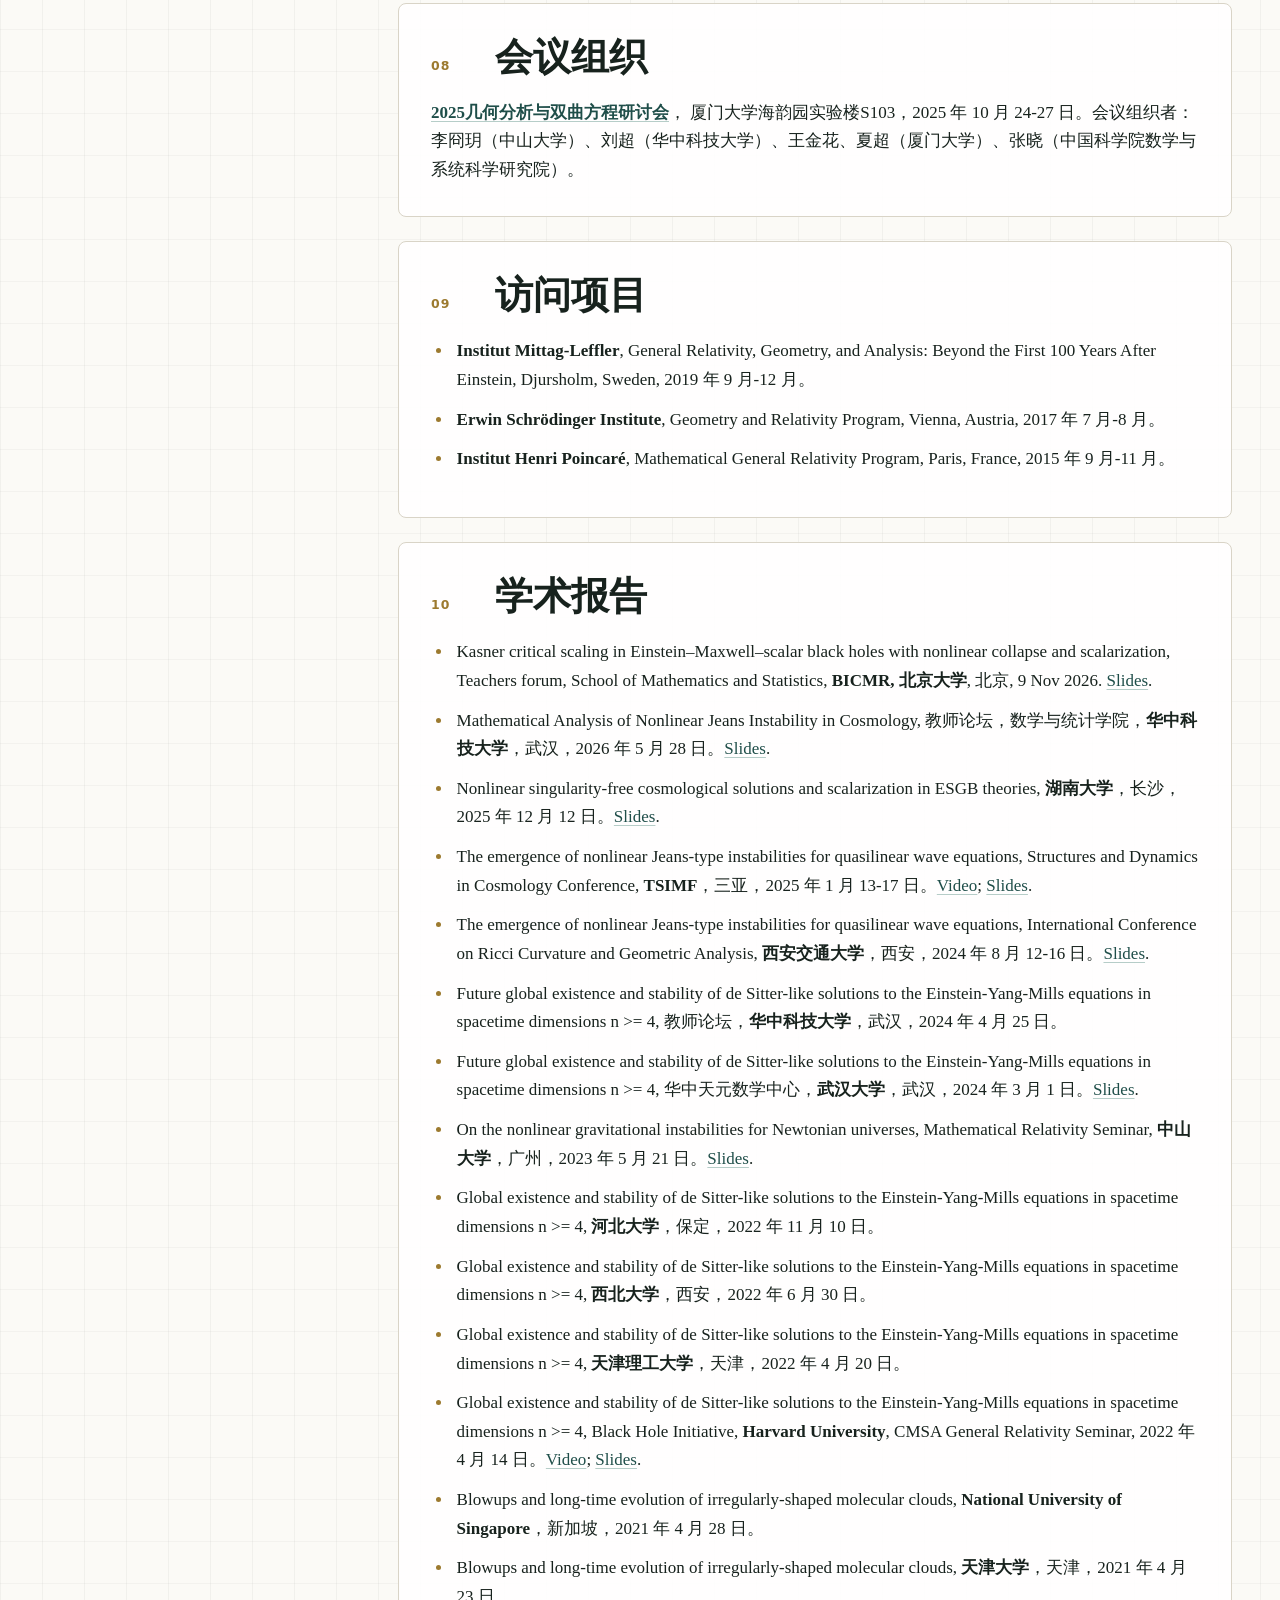
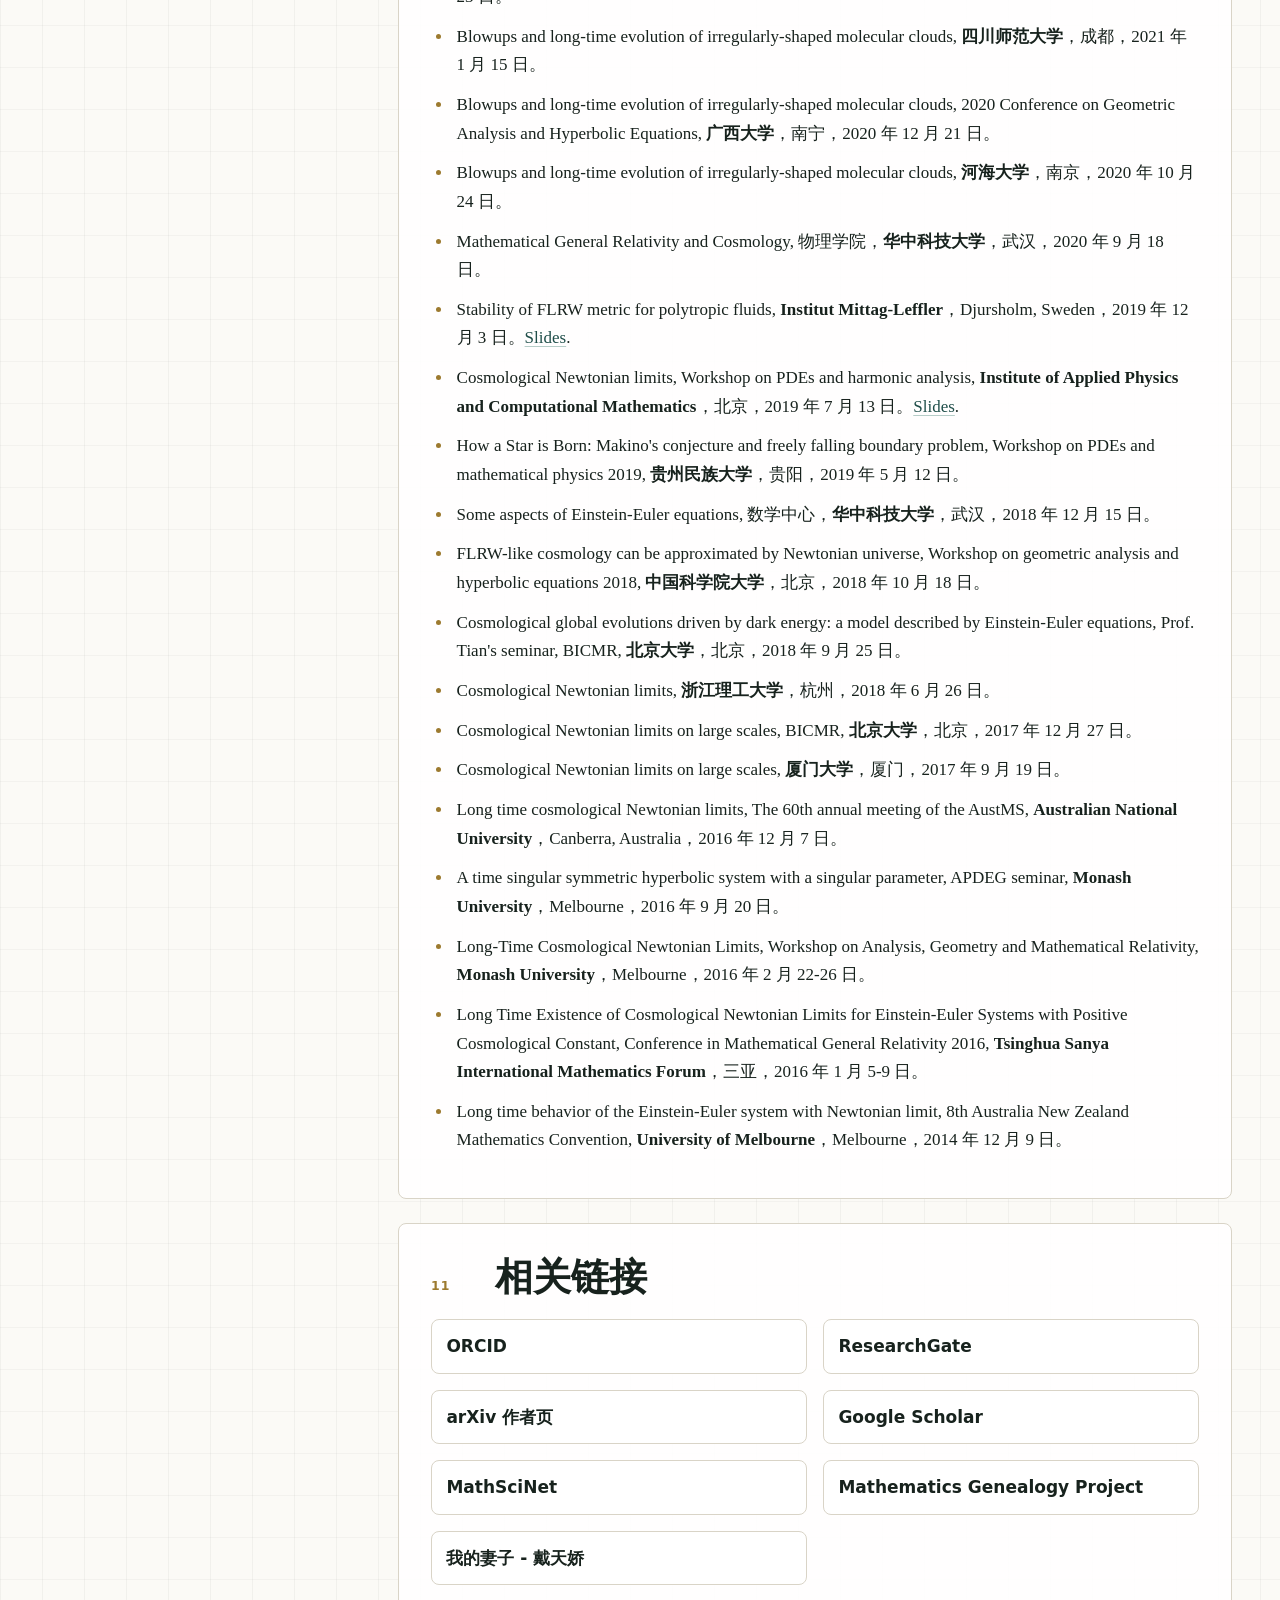
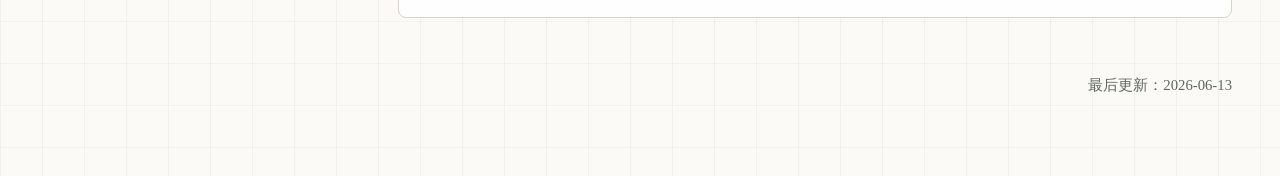
==== commit 98e2eda3: "Add academic talk details to index-zh.html" ====
--- a/index-zh.html
+++ b/index-zh.html
@@ -341,6 +341,7 @@
             <h2>学术报告</h2>
           </div>
           <ul class="talk-list">
+            <li class="searchable">Kasner critical scaling in Einstein–Maxwell–scalar black holes with nonlinear collapse and scalarization, Teachers forum, School of Mathematics and Statistics, <strong>BICMR, 北京大学</strong>, 北京, 9 Nov 2026. <a href="https://chaoliu2019.github.io/slides/HUST2026Talk.pdf">Slides</a>.</li>
             <li class="searchable">Mathematical Analysis of Nonlinear Jeans Instability in Cosmology, 教师论坛，数学与统计学院，<strong>华中科技大学</strong>，武汉，2026 年 5 月 28 日。<a href="https://chaoliu2019.github.io/slides/HUST2026Talk.pdf">Slides</a>.</li>
             <li class="searchable">Nonlinear singularity-free cosmological solutions and scalarization in ESGB theories, <strong>湖南大学</strong>，长沙，2025 年 12 月 12 日。<a href="https://chaoliu2019.github.io/slides/HuNanUTalk_Final.pdf">Slides</a>.</li>
             <li class="searchable">The emergence of nonlinear Jeans-type instabilities for quasilinear wave equations, Structures and Dynamics in Cosmology Conference, <strong>TSIMF</strong>，三亚，2025 年 1 月 13-17 日。<a href="https://bimsa.net/bimsavideo.html?id=41879.mp4">Video</a>; <a href="https://chaoliu2019.github.io/slides/Sanya2025_ChaoLiu.pdf">Slides</a>.</li>
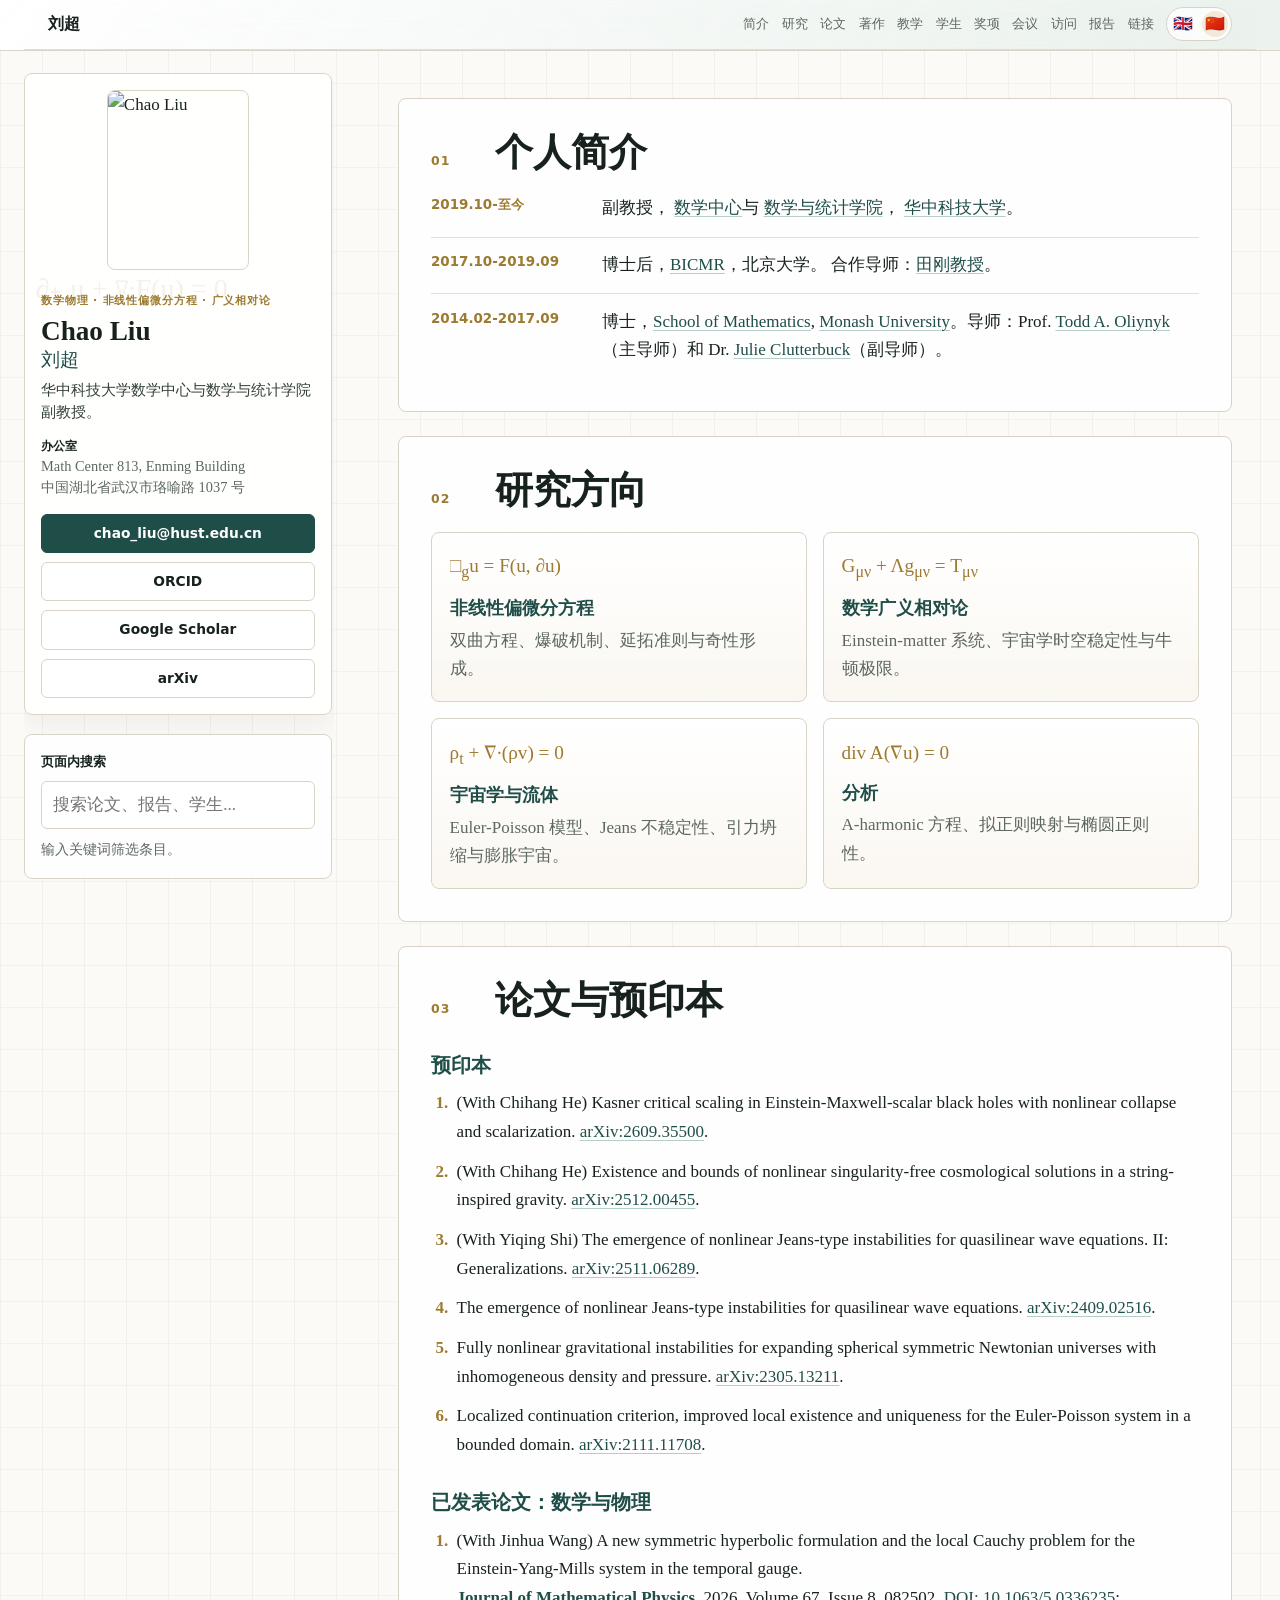
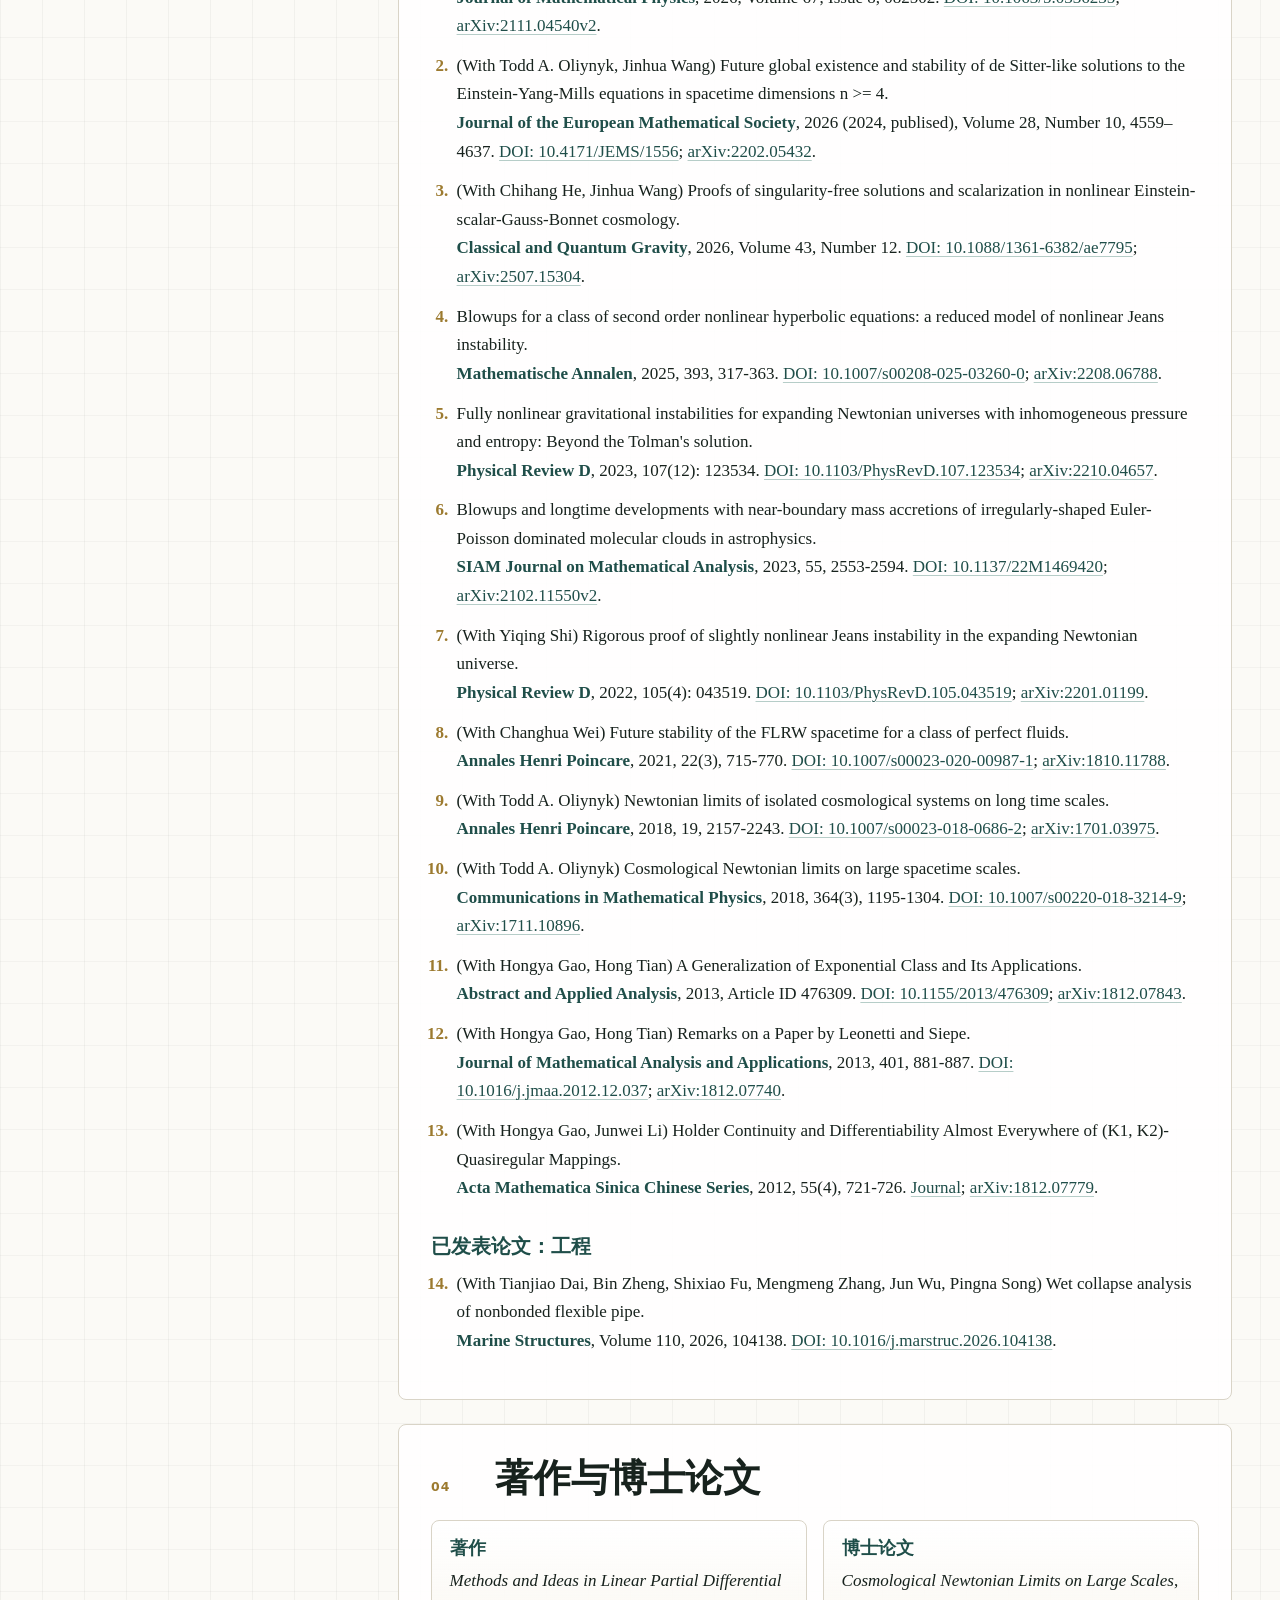
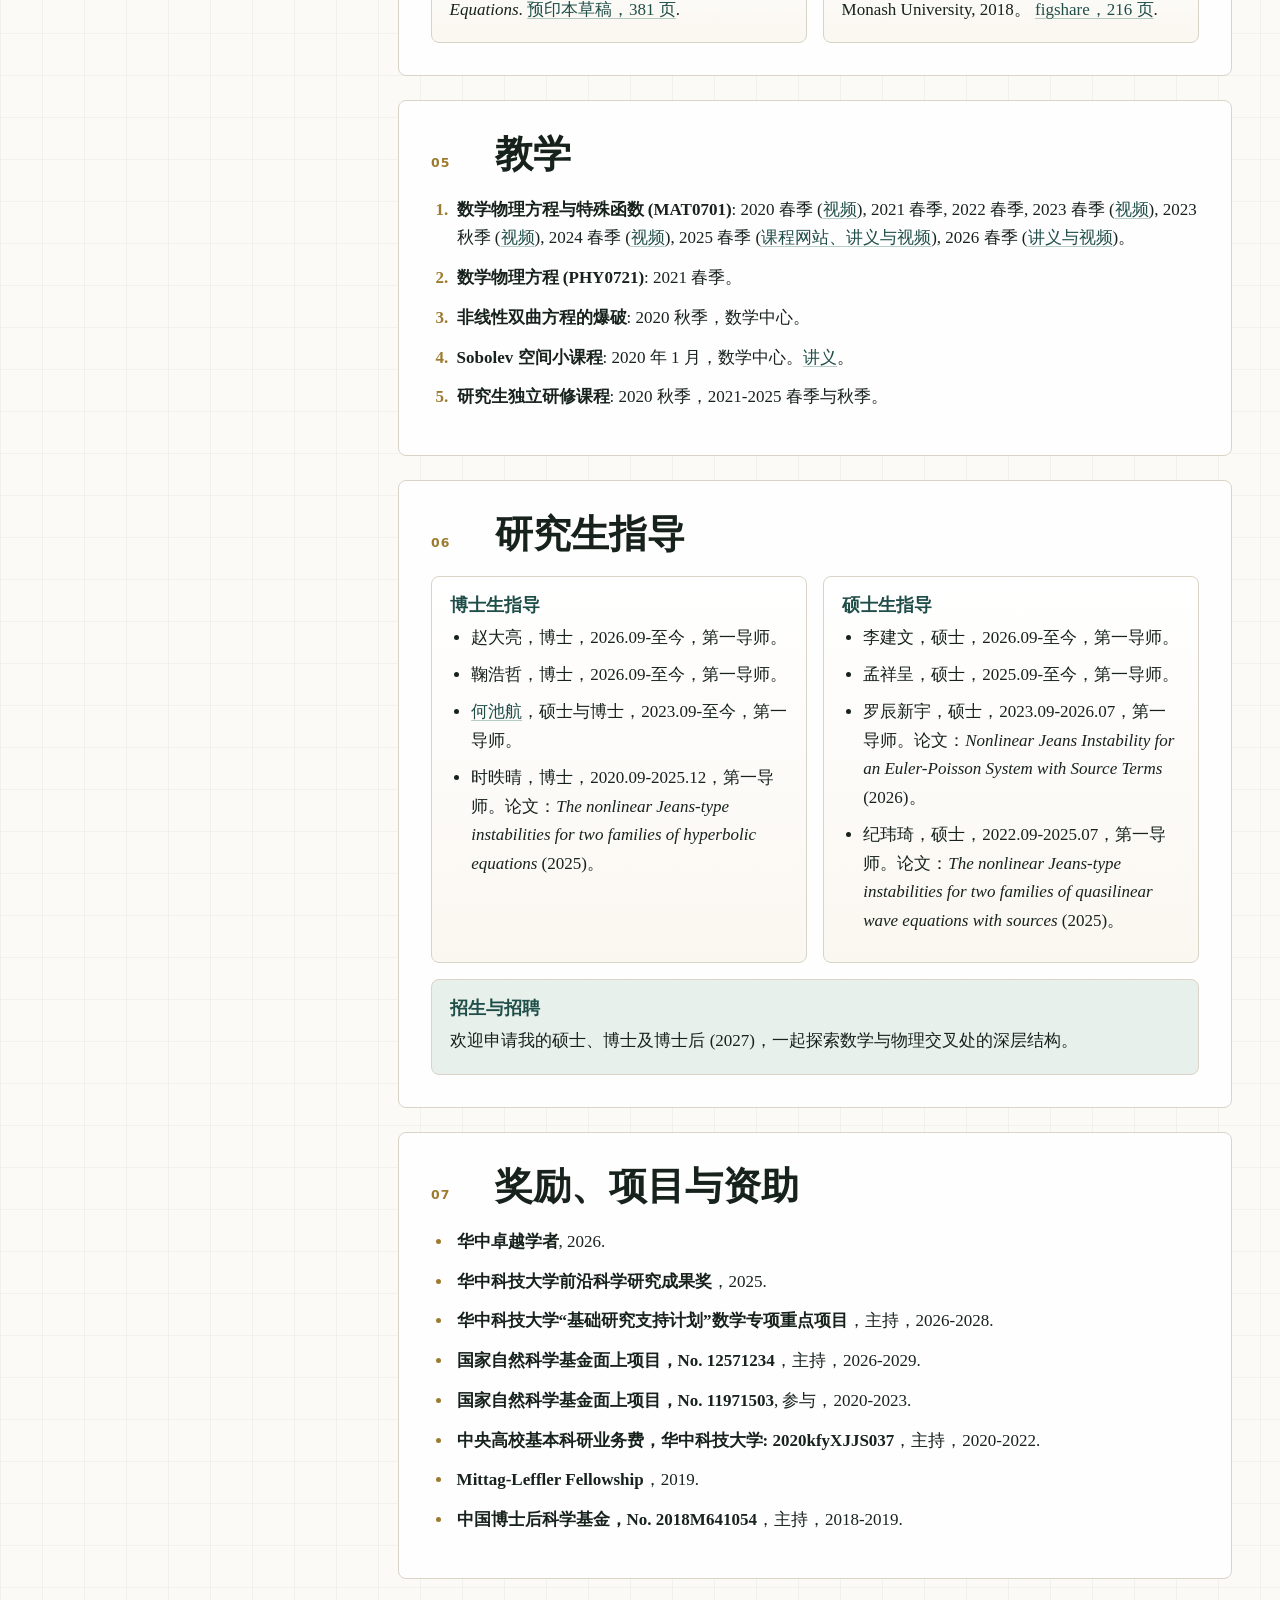
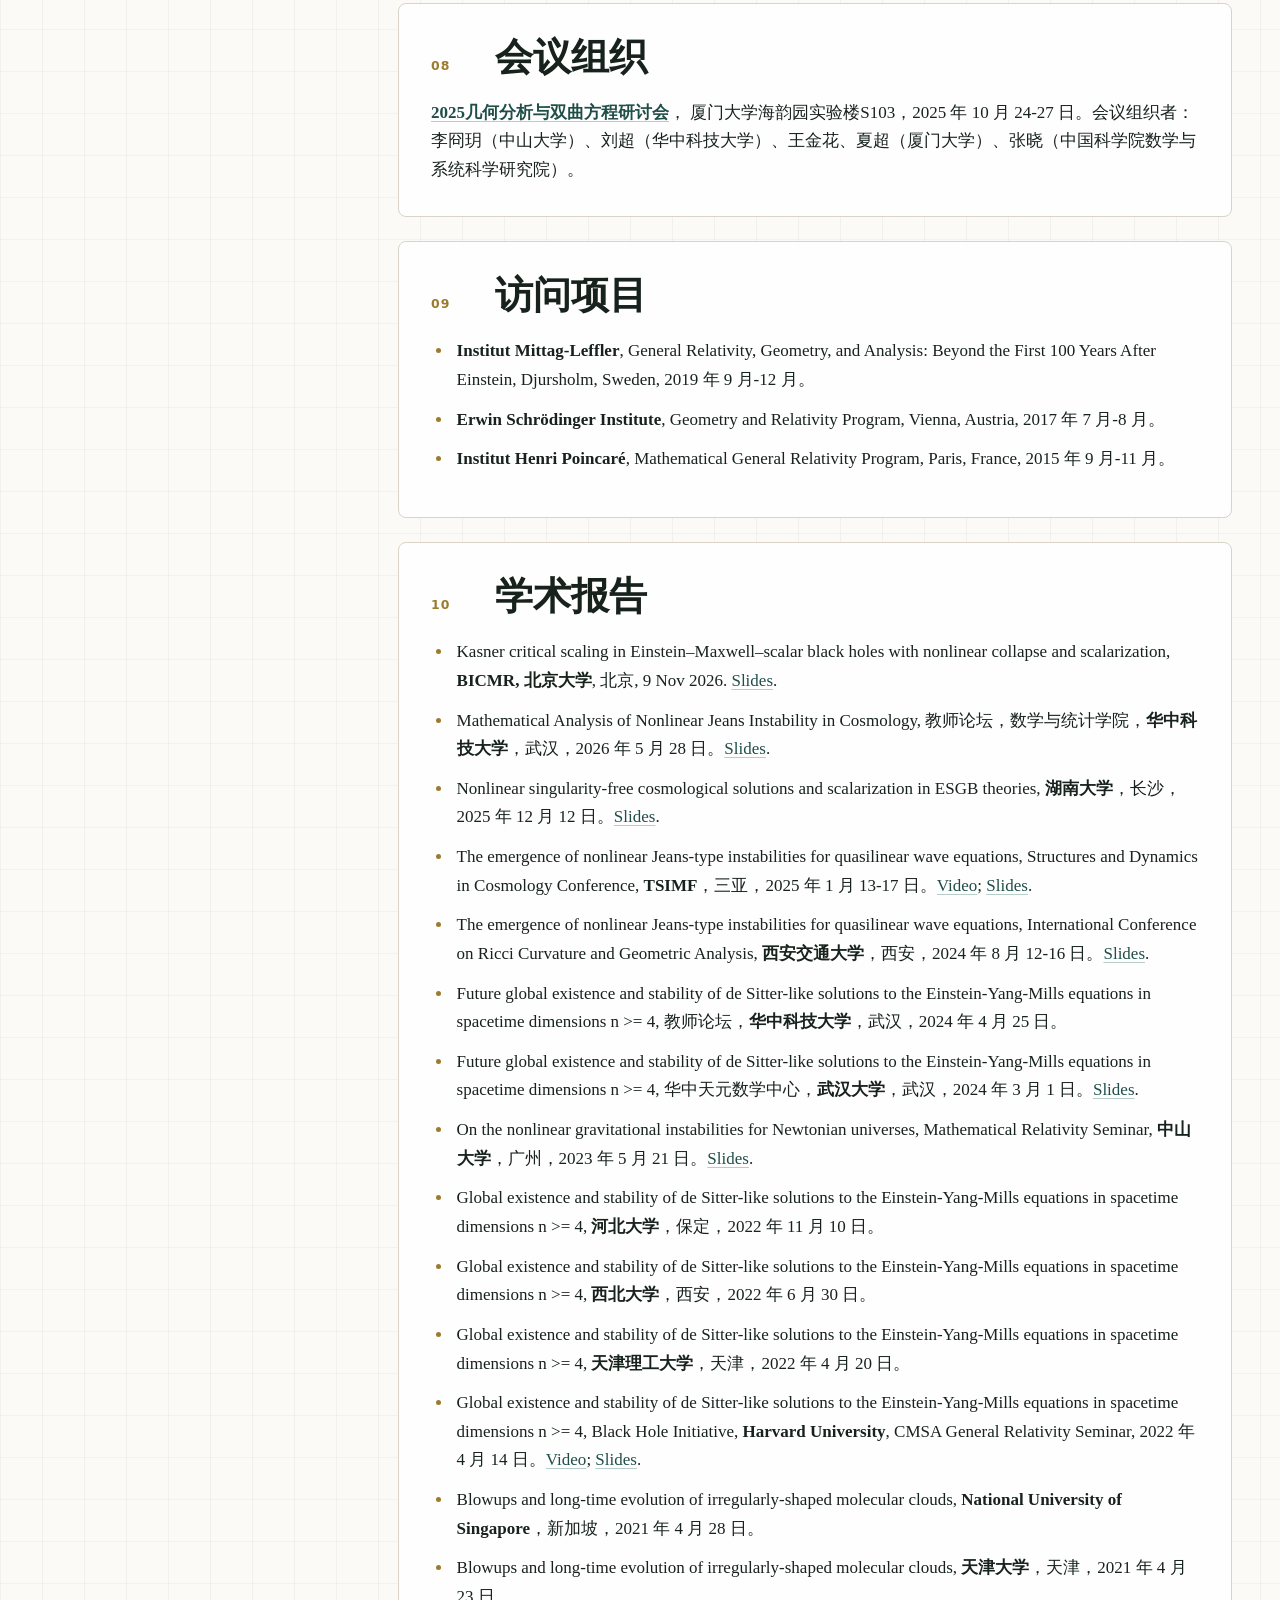
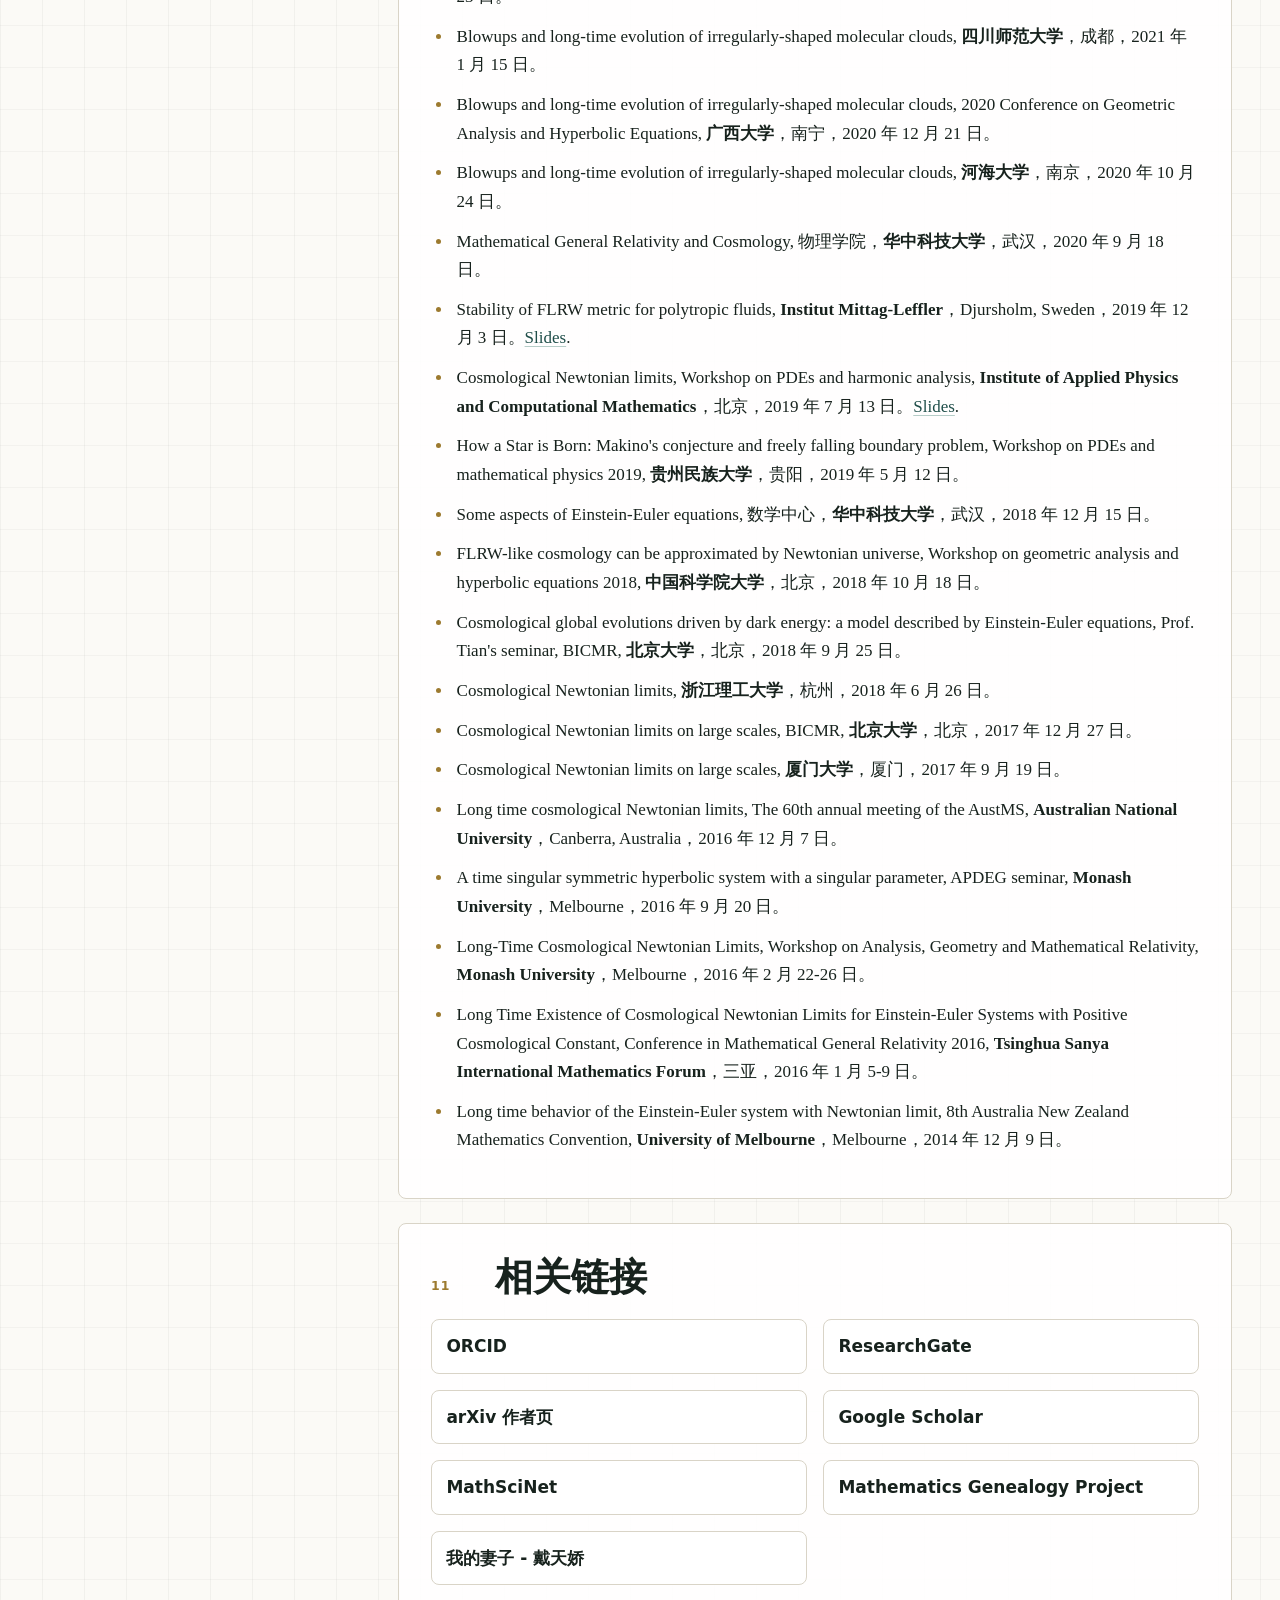
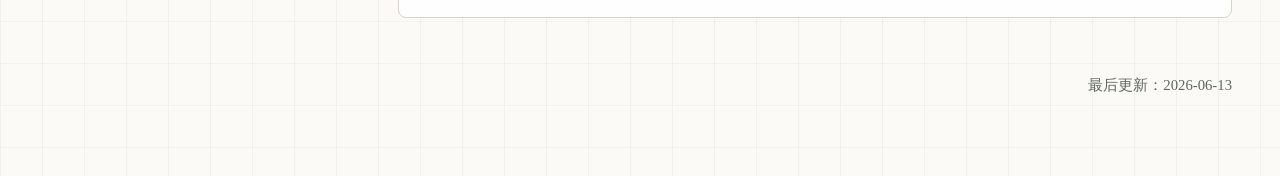
==== commit 5ce9d429: "Remove 'Teachers forum' from talk list item" ====
--- a/index-zh.html
+++ b/index-zh.html
@@ -341,7 +341,7 @@
             <h2>学术报告</h2>
           </div>
           <ul class="talk-list">
-            <li class="searchable">Kasner critical scaling in Einstein–Maxwell–scalar black holes with nonlinear collapse and scalarization, Teachers forum, School of Mathematics and Statistics, <strong>BICMR, 北京大学</strong>, 北京, 9 Nov 2026. <a href="https://chaoliu2019.github.io/slides/HUST2026Talk.pdf">Slides</a>.</li>
+            <li class="searchable">Kasner critical scaling in Einstein–Maxwell–scalar black holes with nonlinear collapse and scalarization, <strong>BICMR, 北京大学</strong>, 北京, 9 Nov 2026. <a href="https://chaoliu2019.github.io/slides/HUST2026Talk.pdf">Slides</a>.</li>
             <li class="searchable">Mathematical Analysis of Nonlinear Jeans Instability in Cosmology, 教师论坛，数学与统计学院，<strong>华中科技大学</strong>，武汉，2026 年 5 月 28 日。<a href="https://chaoliu2019.github.io/slides/HUST2026Talk.pdf">Slides</a>.</li>
             <li class="searchable">Nonlinear singularity-free cosmological solutions and scalarization in ESGB theories, <strong>湖南大学</strong>，长沙，2025 年 12 月 12 日。<a href="https://chaoliu2019.github.io/slides/HuNanUTalk_Final.pdf">Slides</a>.</li>
             <li class="searchable">The emergence of nonlinear Jeans-type instabilities for quasilinear wave equations, Structures and Dynamics in Cosmology Conference, <strong>TSIMF</strong>，三亚，2025 年 1 月 13-17 日。<a href="https://bimsa.net/bimsavideo.html?id=41879.mp4">Video</a>; <a href="https://chaoliu2019.github.io/slides/Sanya2025_ChaoLiu.pdf">Slides</a>.</li>
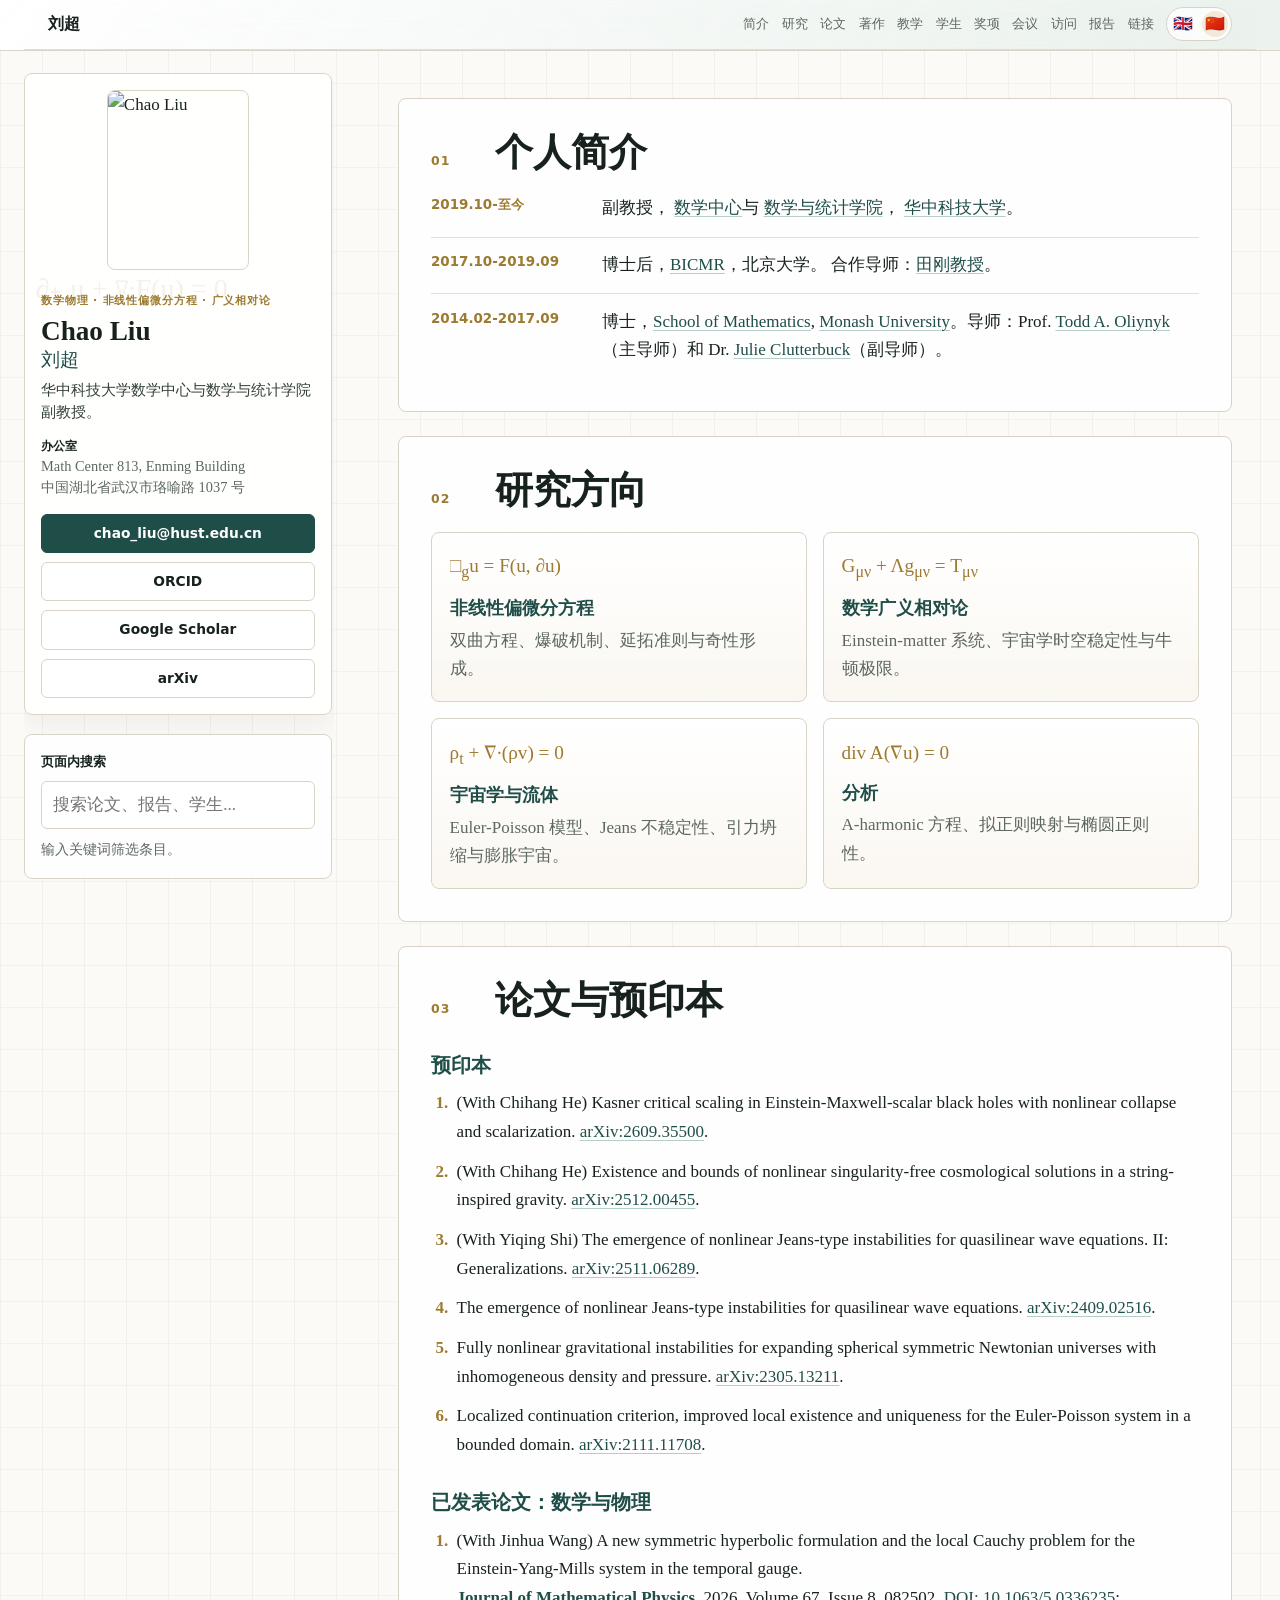
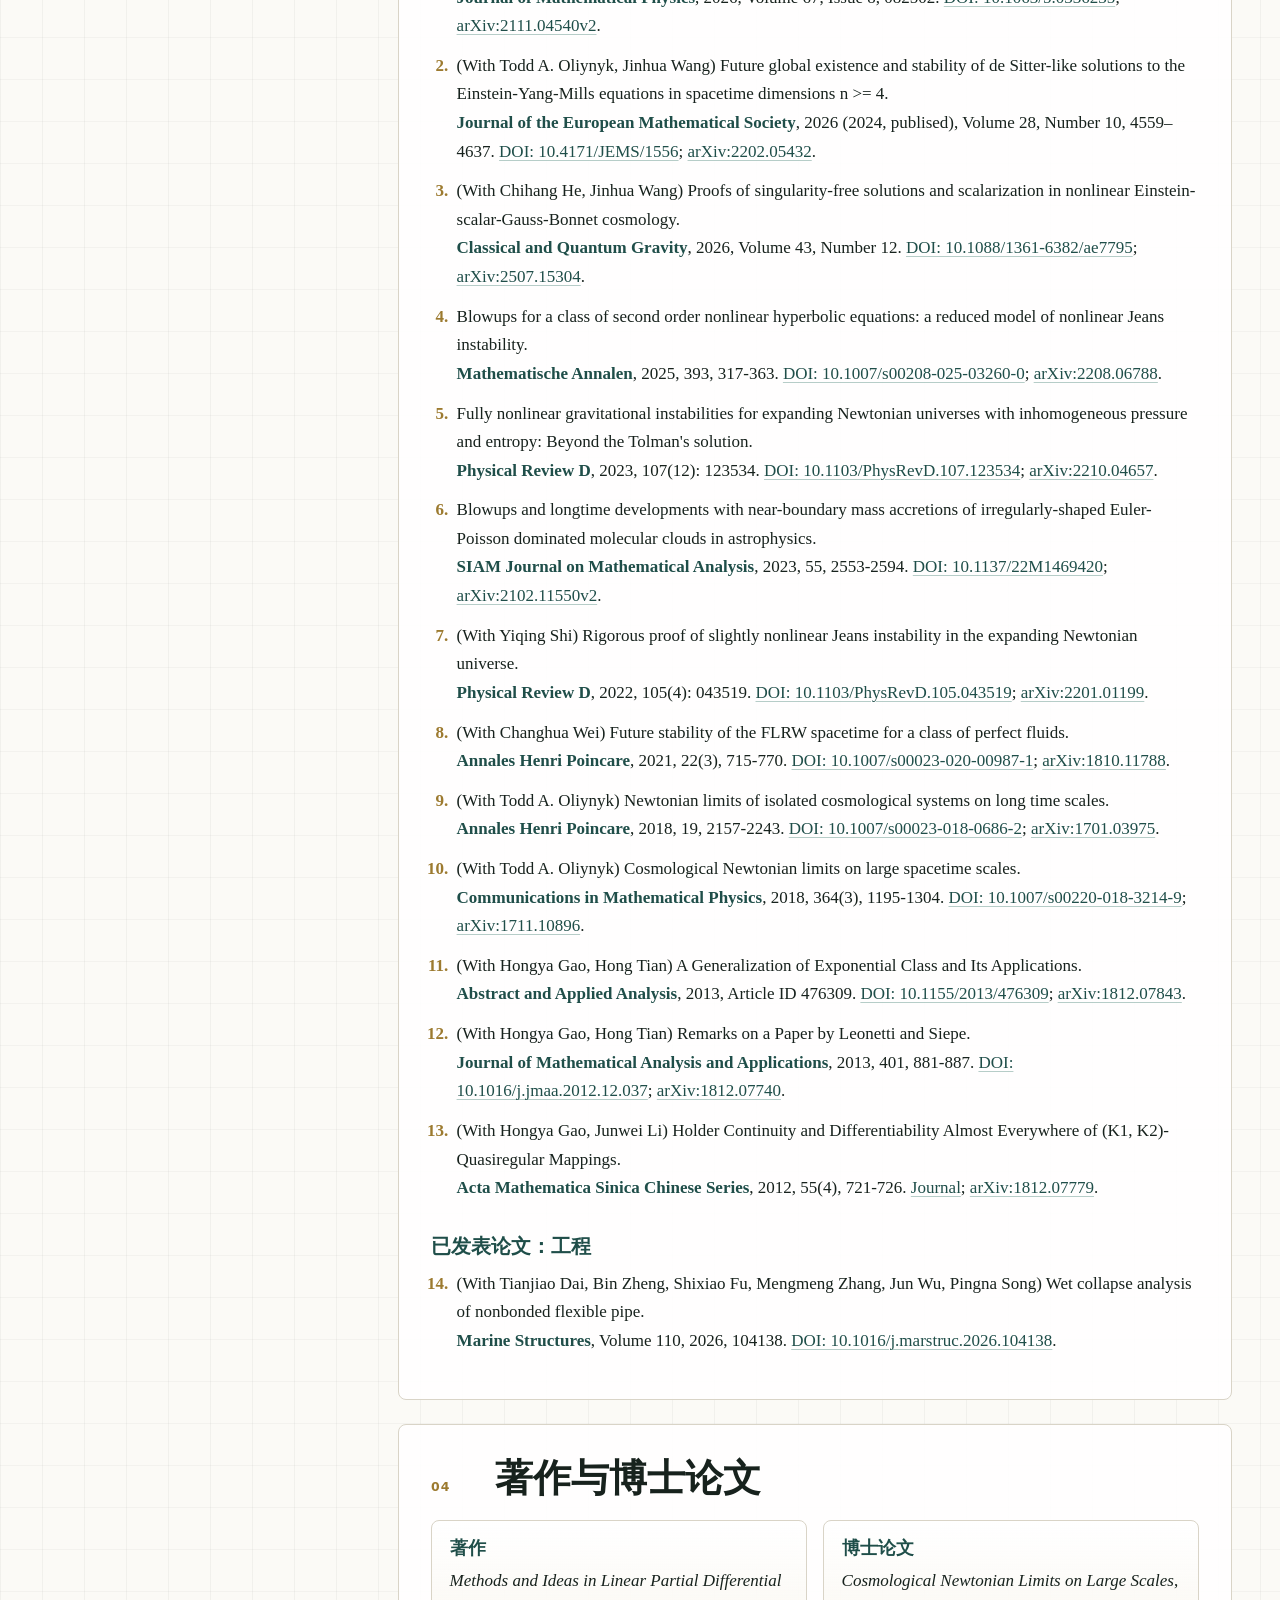
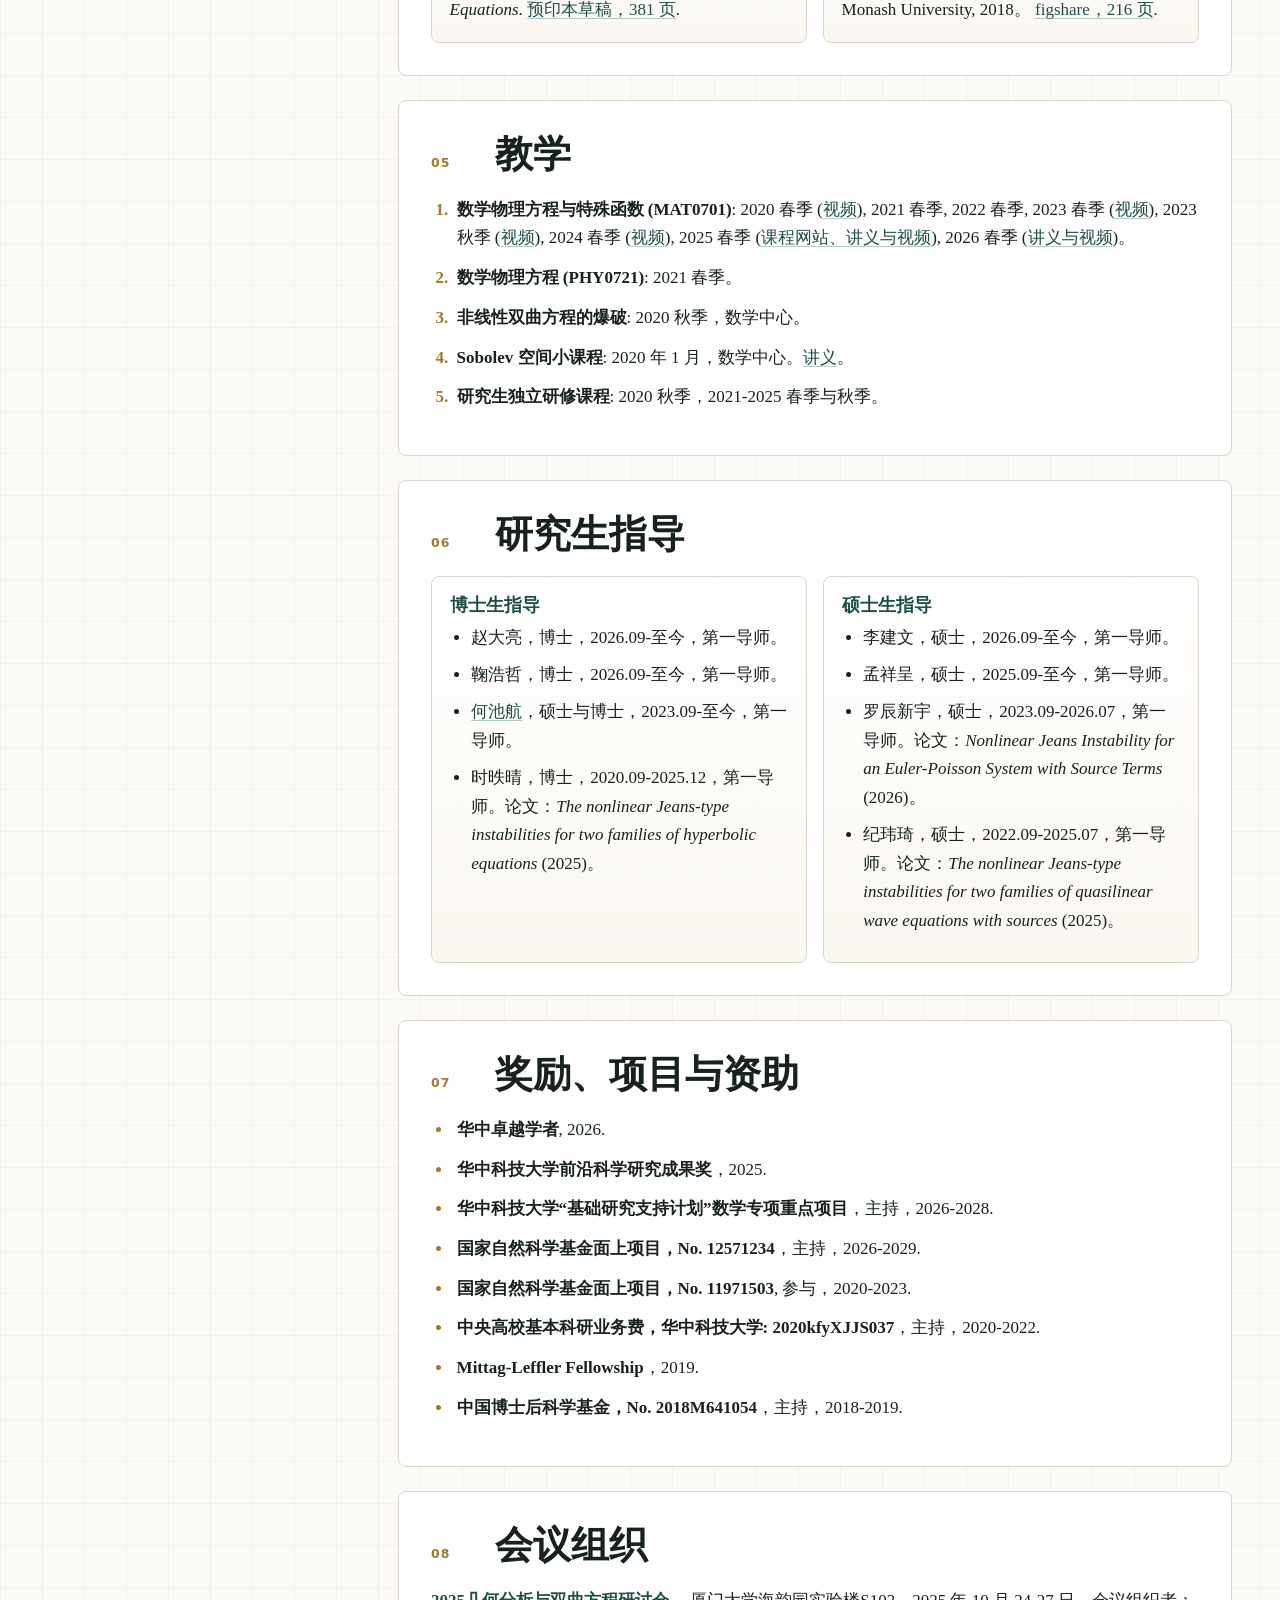
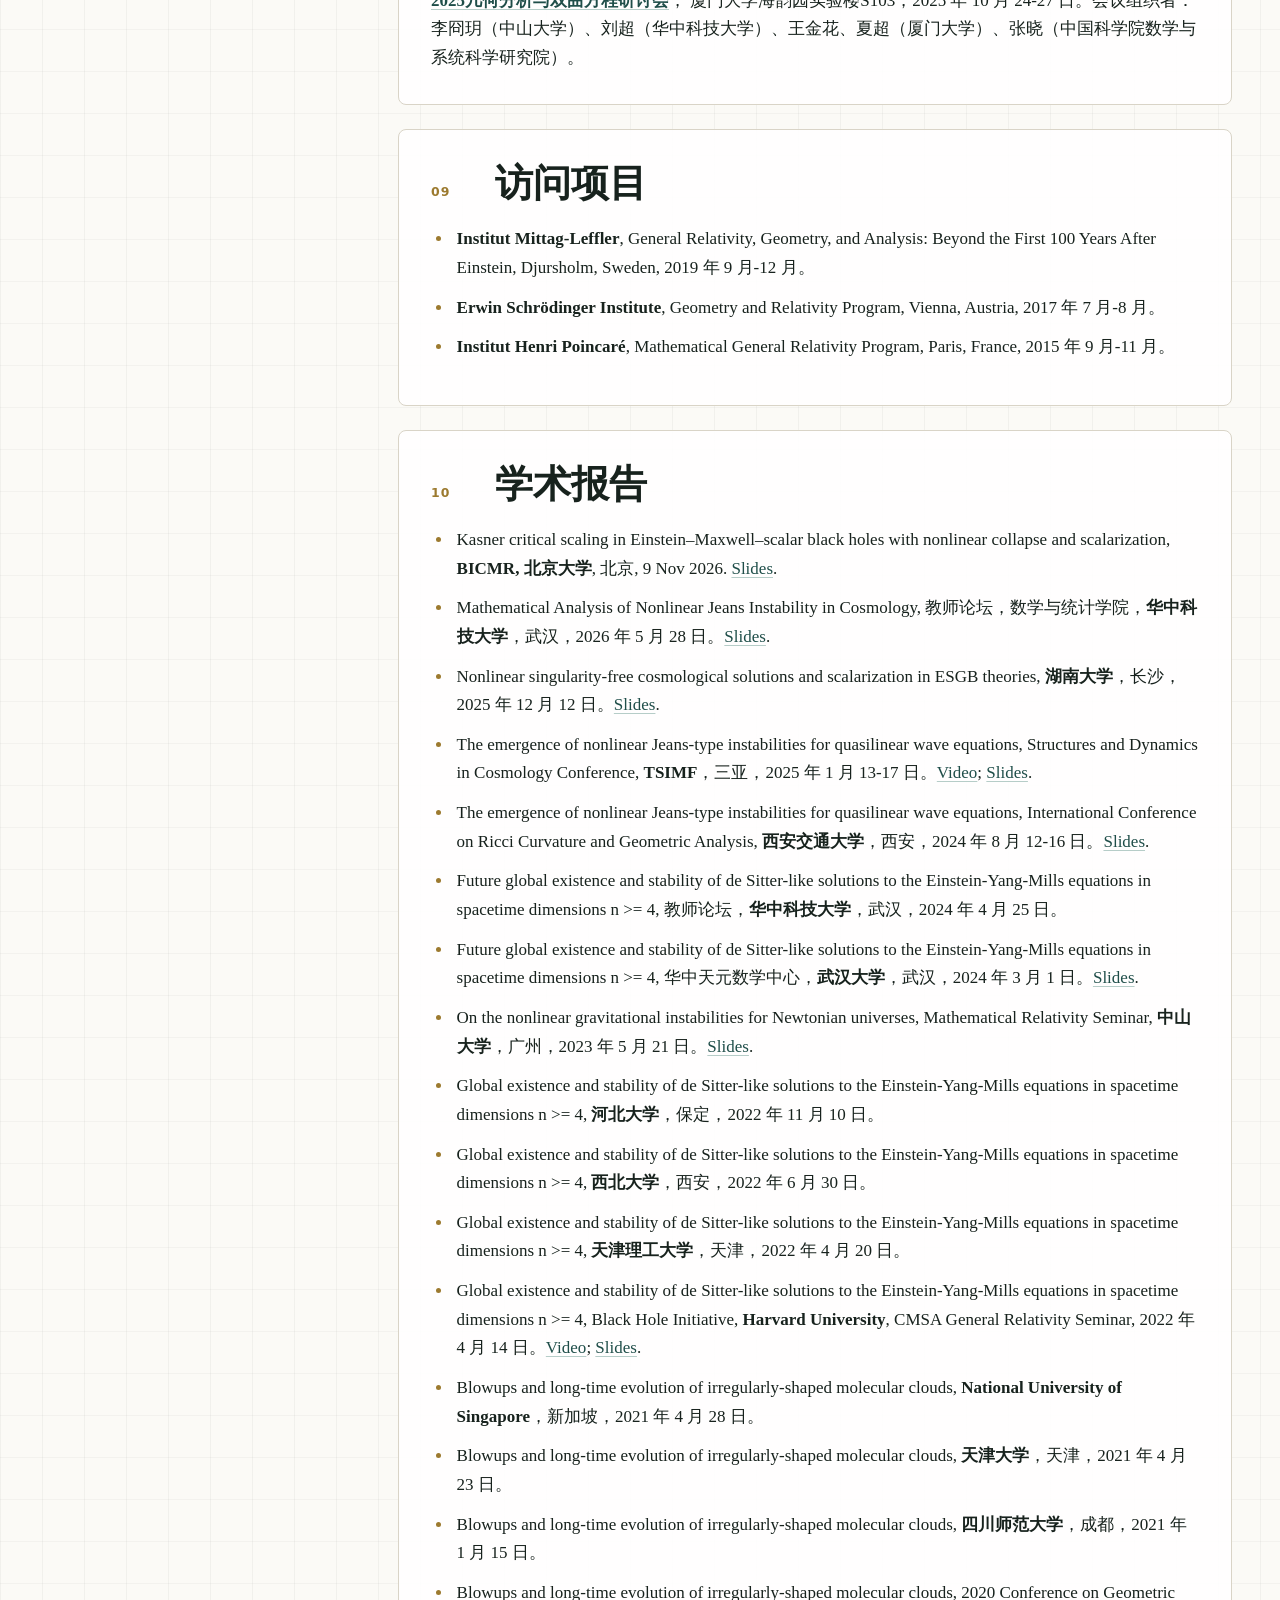
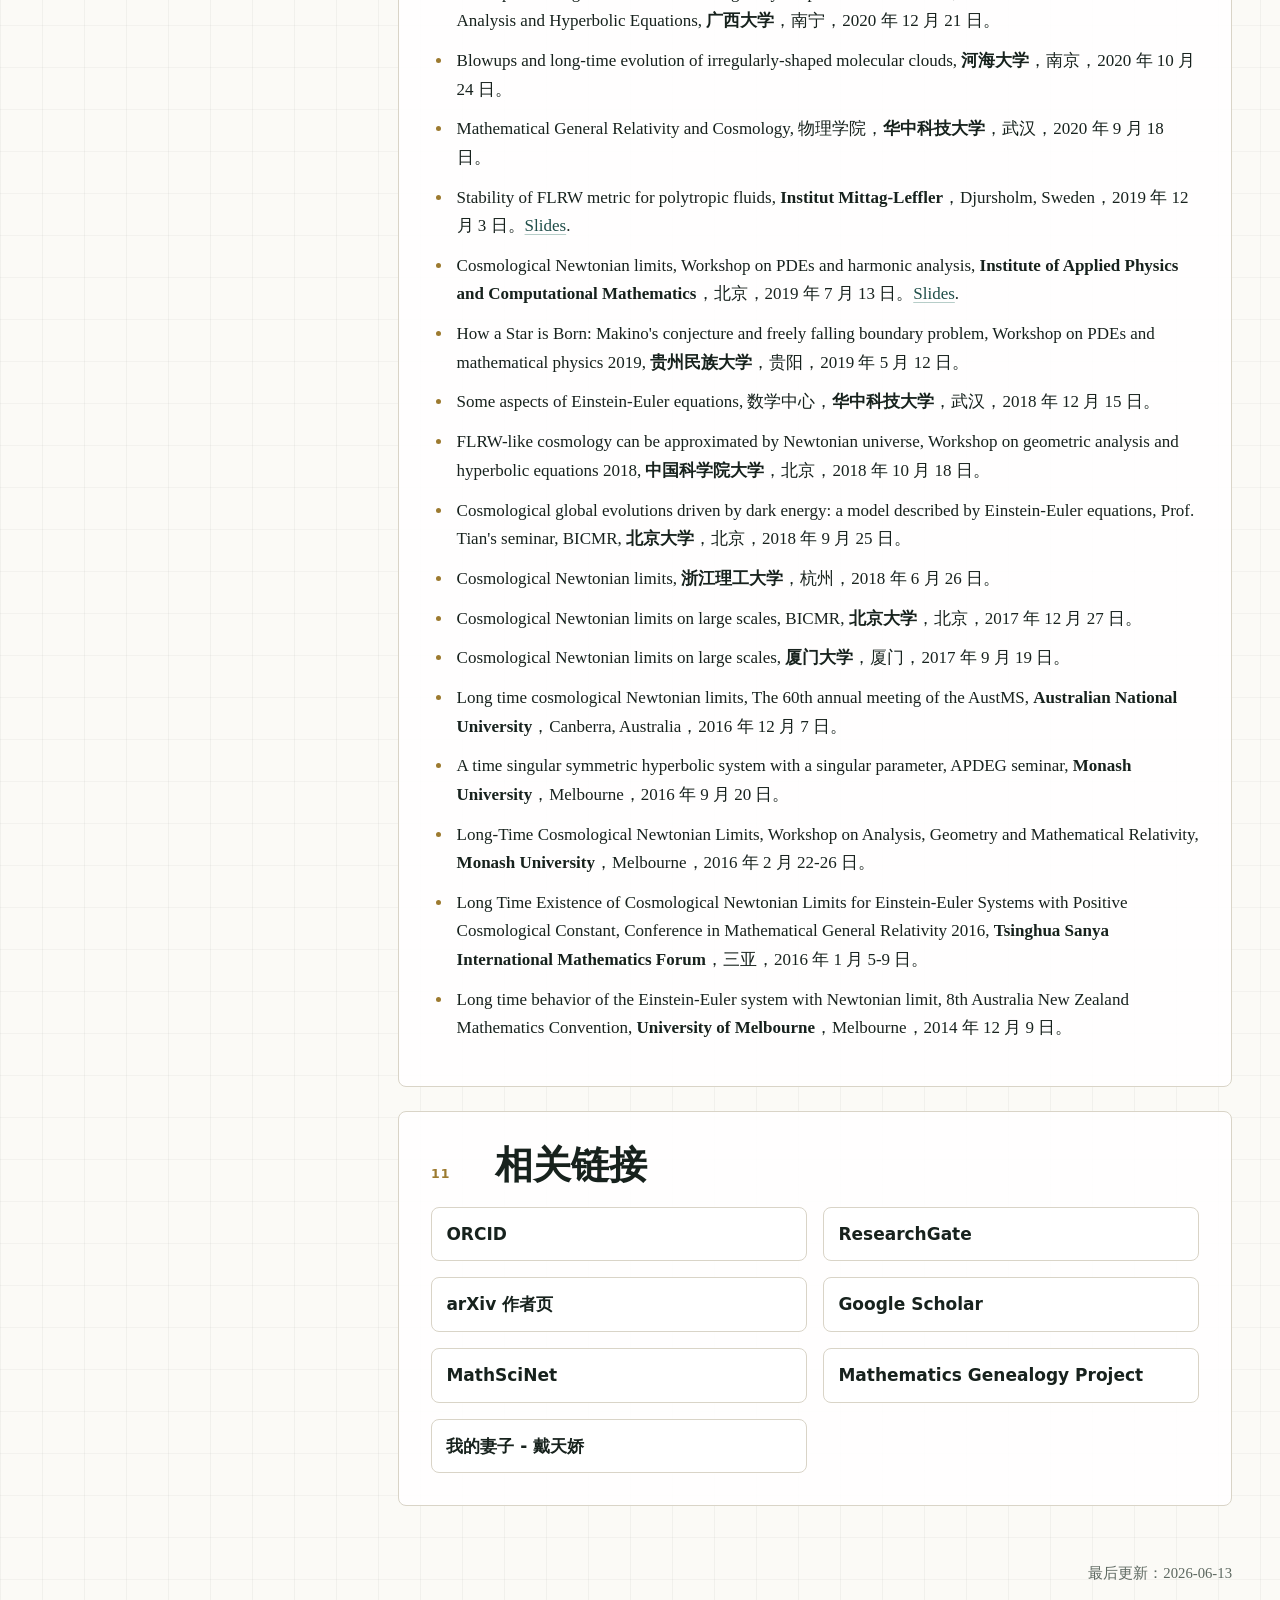
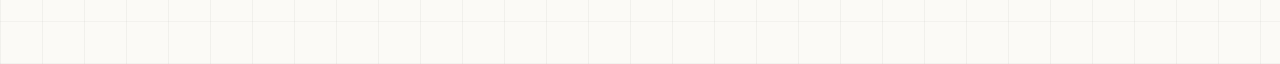
==== commit 36037505: "Hide callout section for recruitment and admissions" ====
--- a/index-zh.html
+++ b/index-zh.html
@@ -287,7 +287,7 @@
               </ul>
             </article>
           </div>
-          <div class="callout searchable">
+          <div class="callout searchable" style="display:none;">
             <h3>招生与招聘</h3>
             <p>
               欢迎申请我的硕士、博士及博士后 (2027)，一起探索数学与物理交叉处的深层结构。
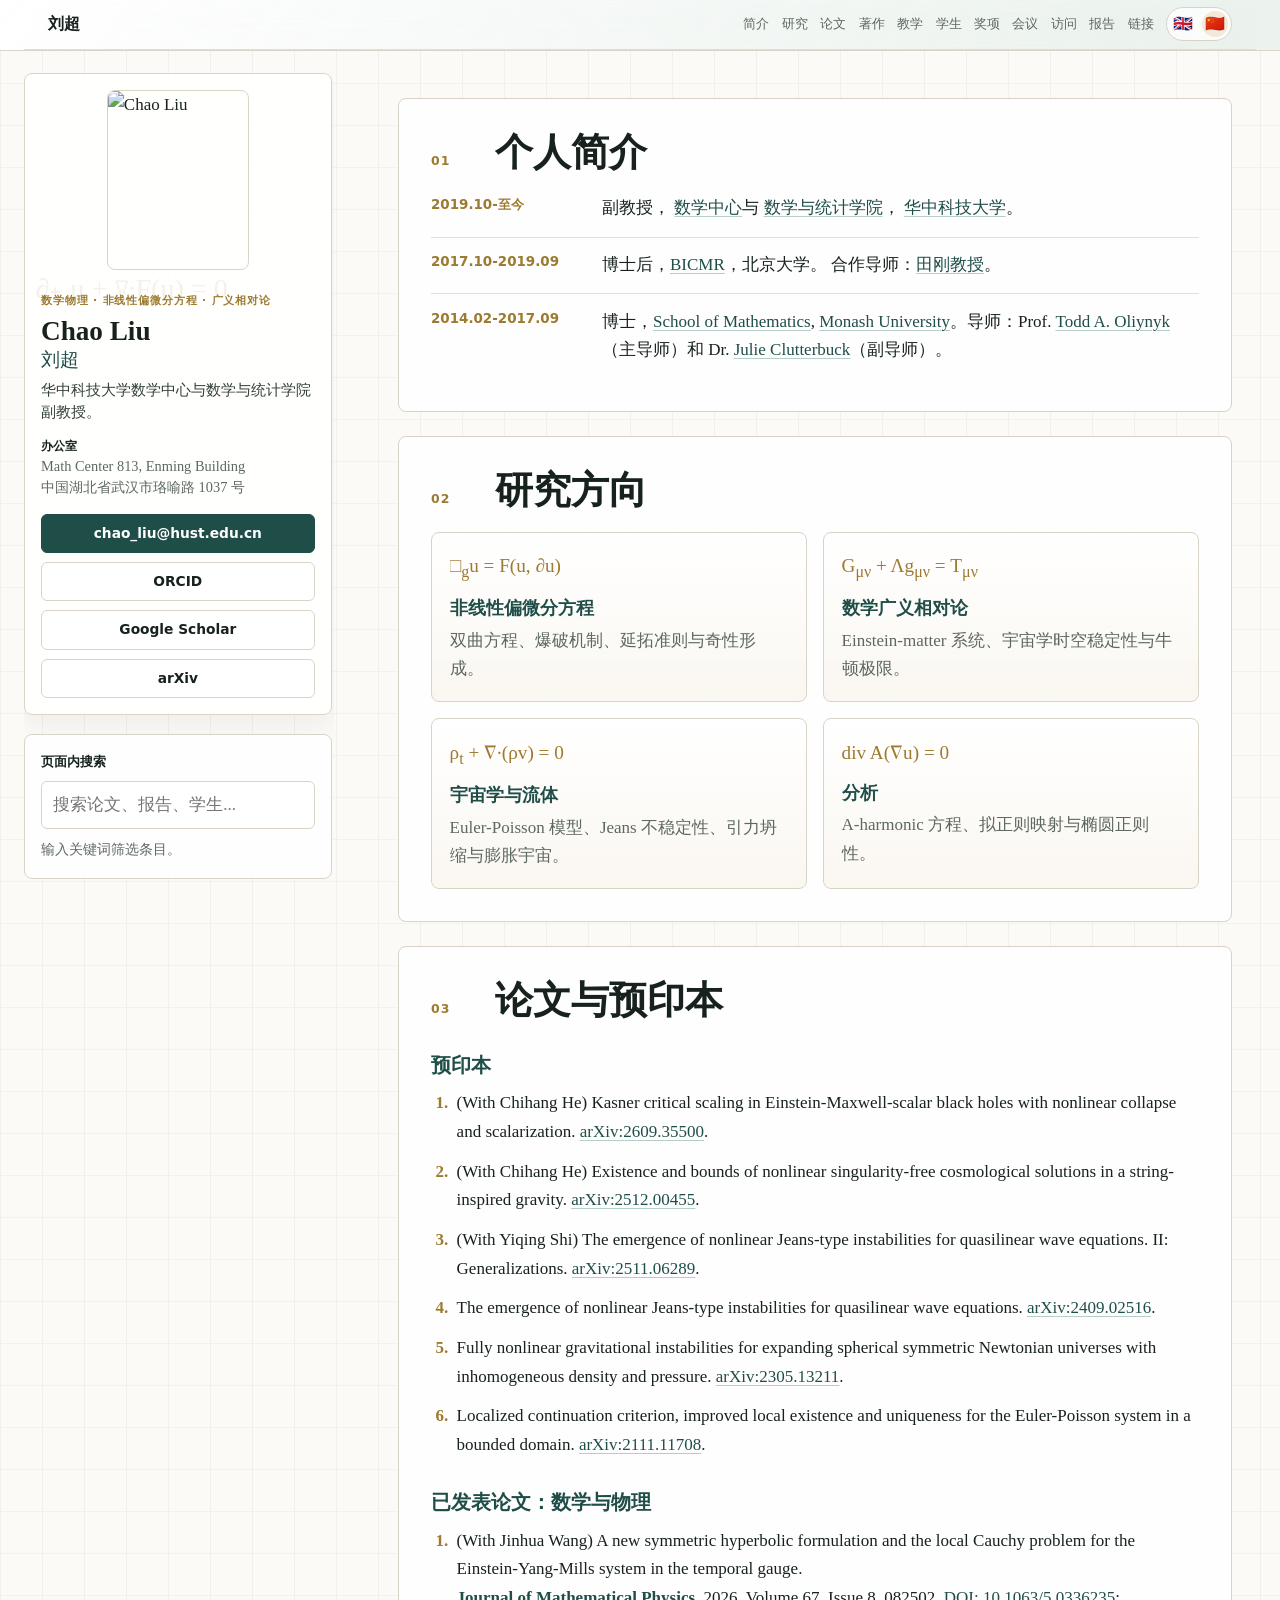
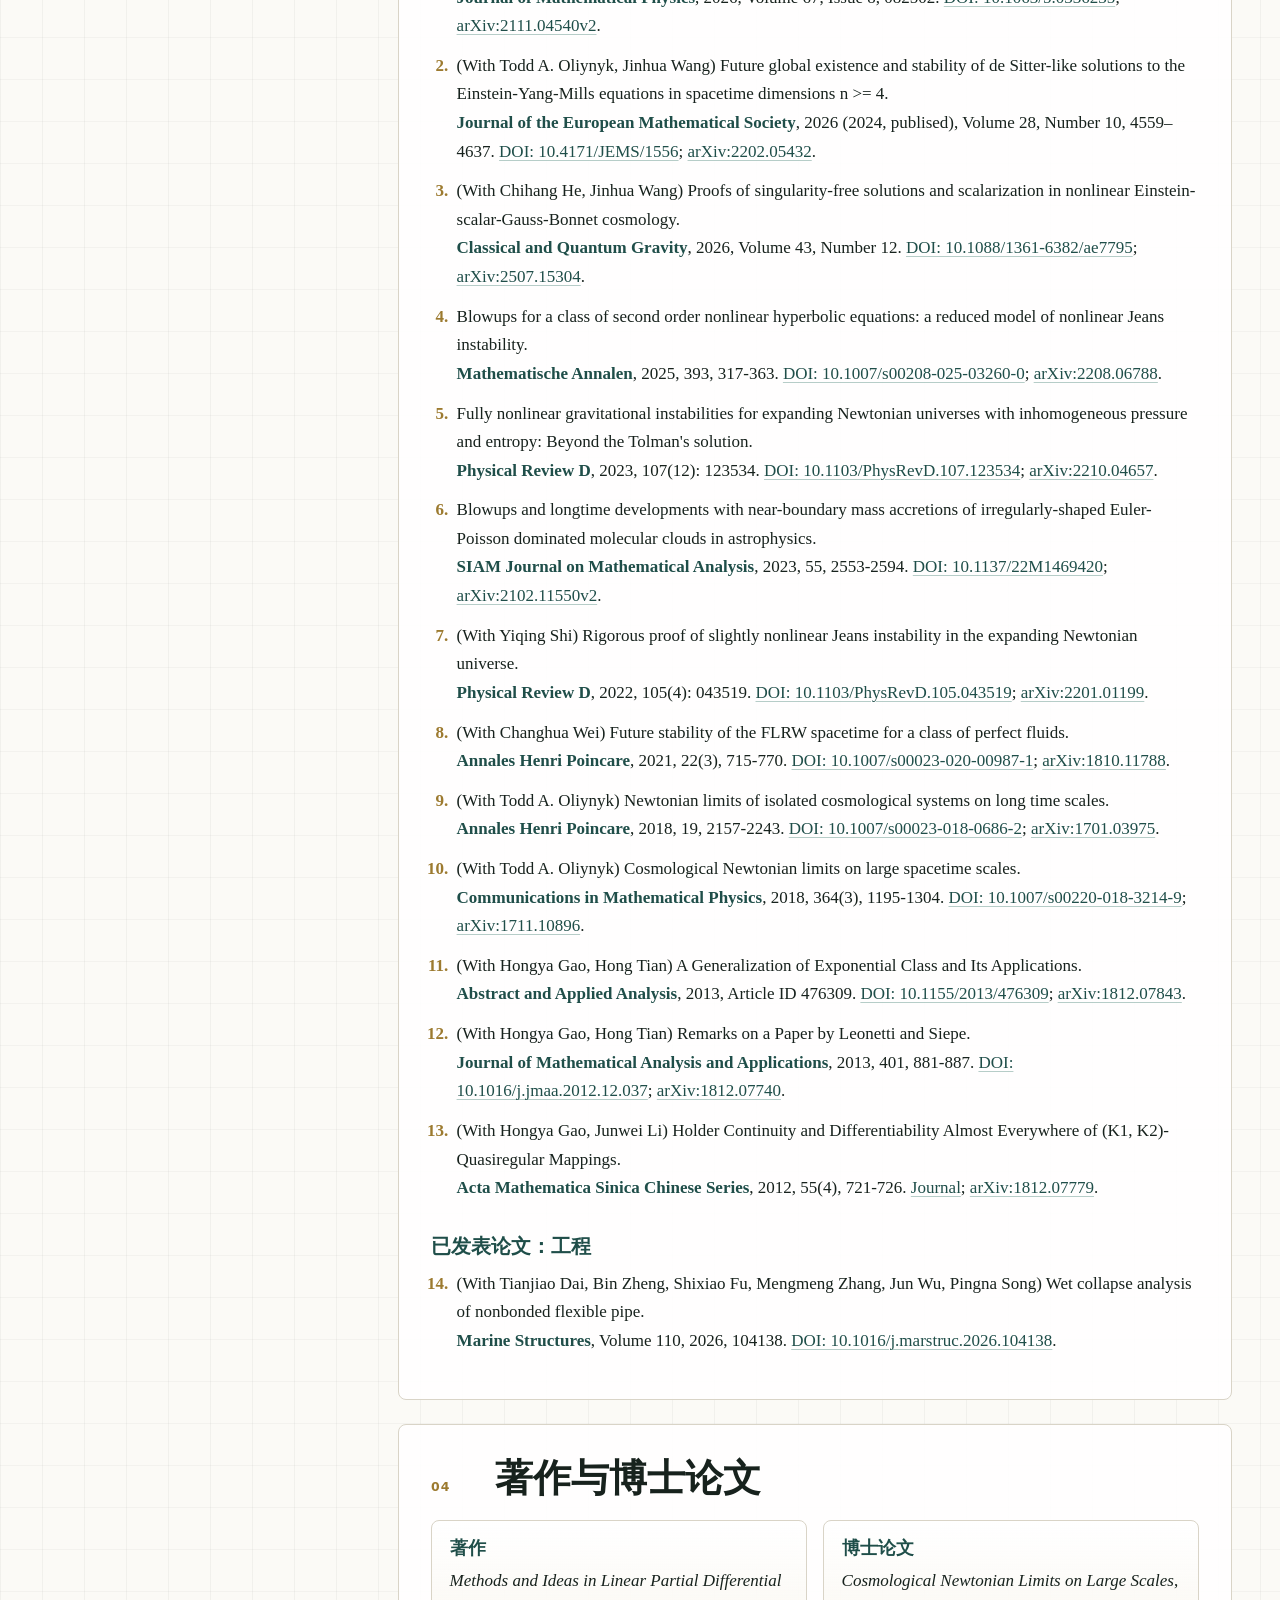
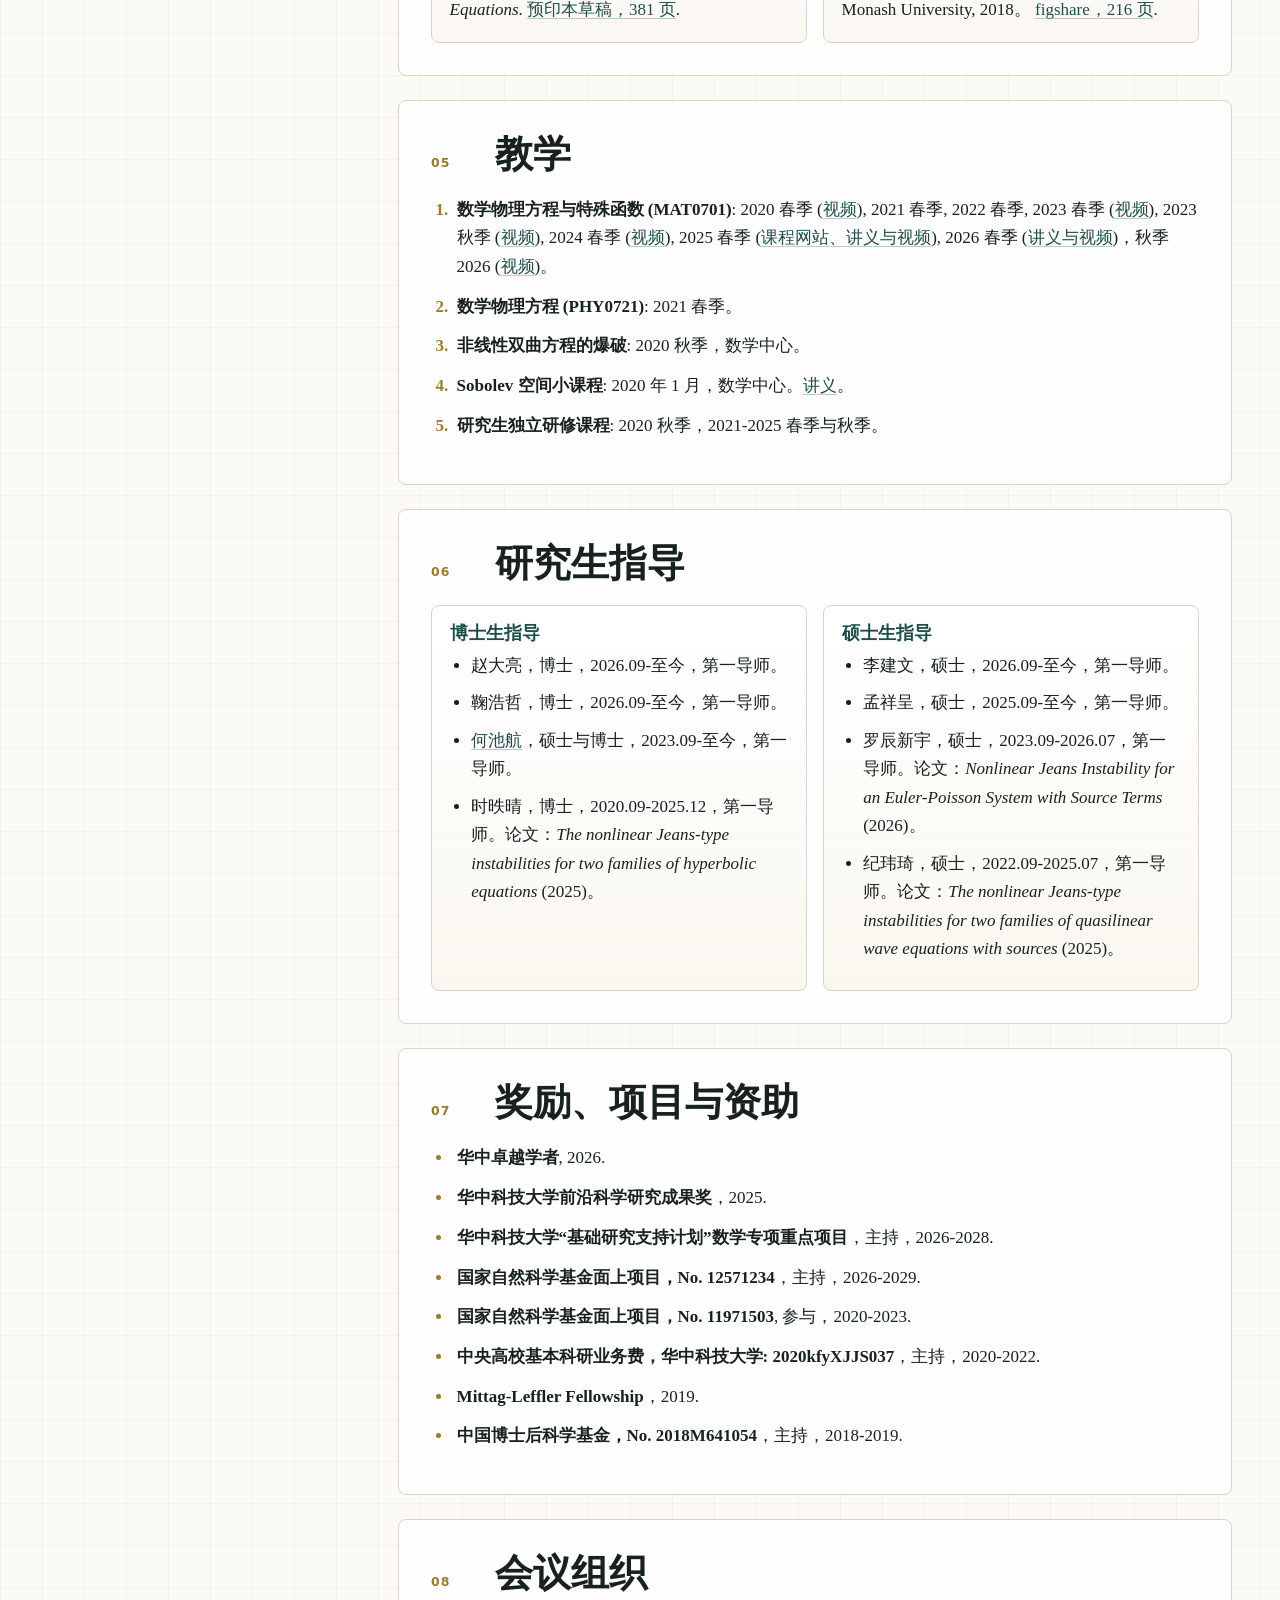
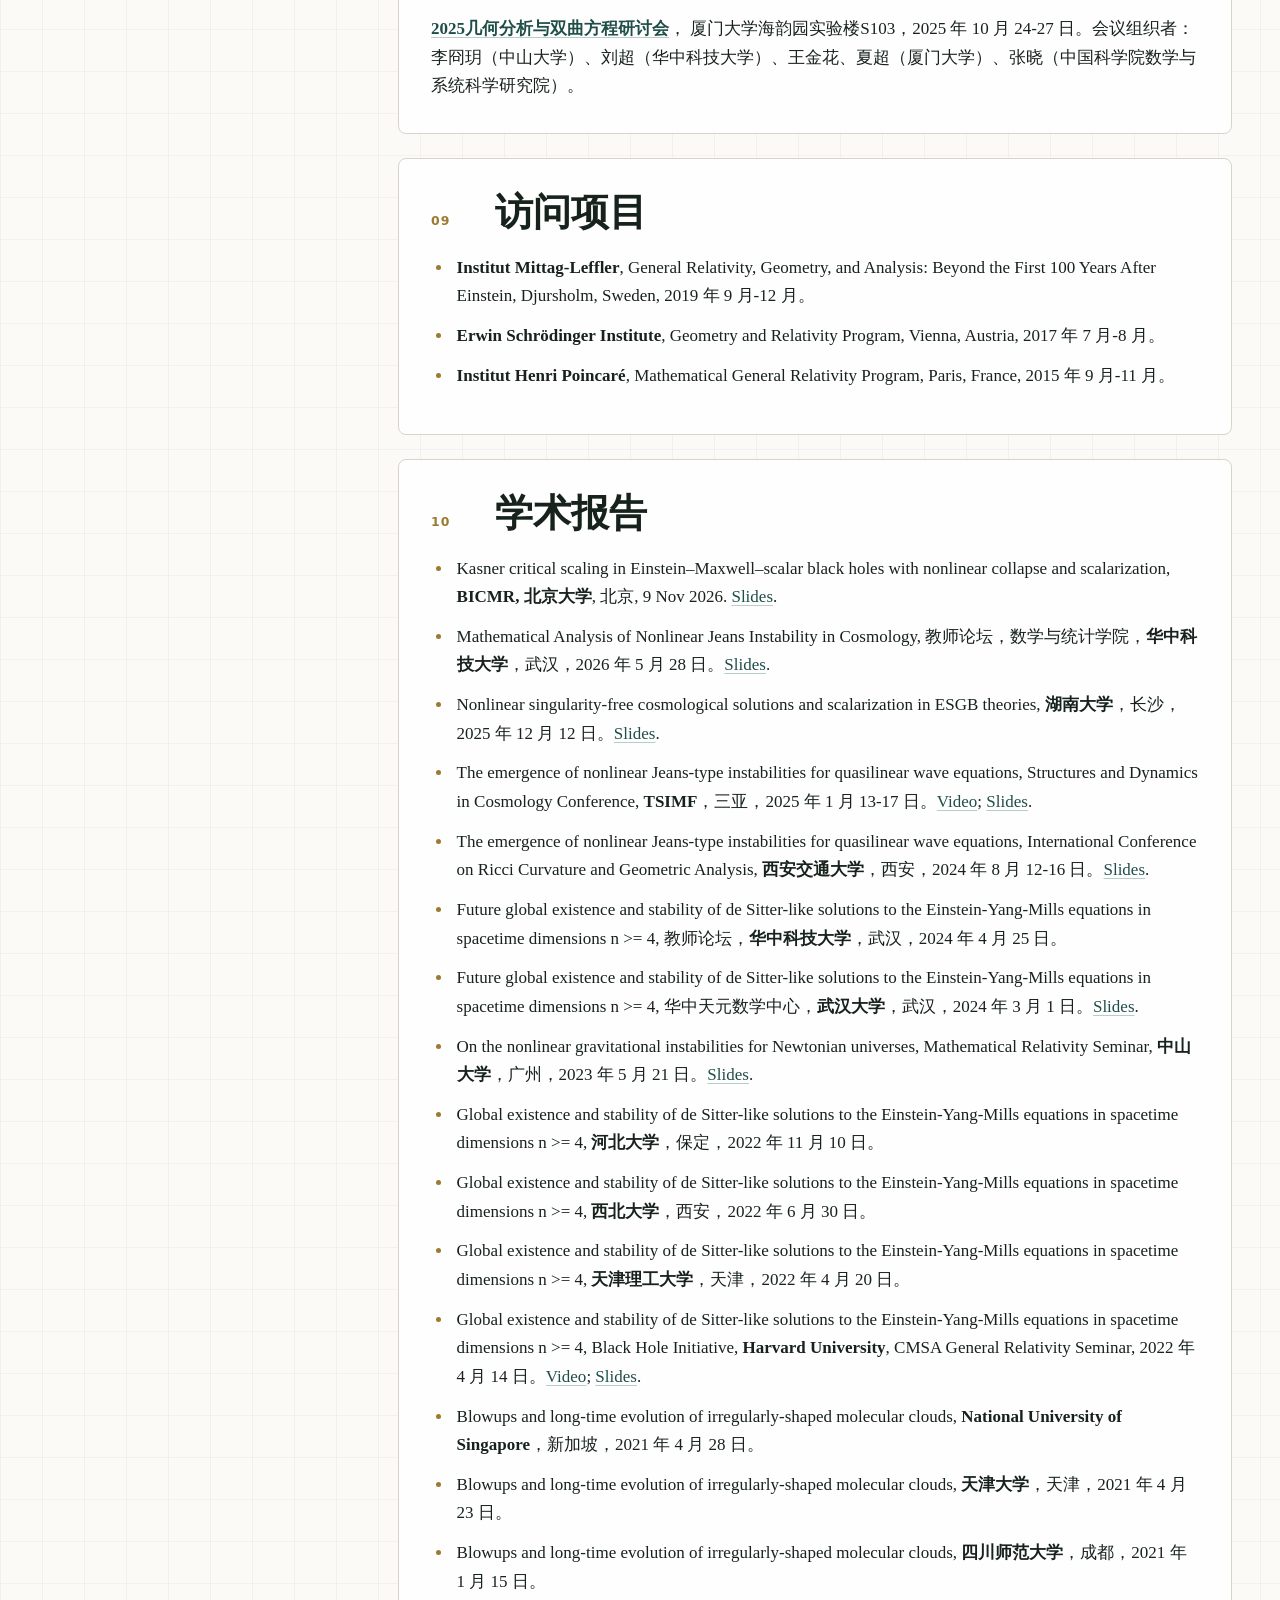
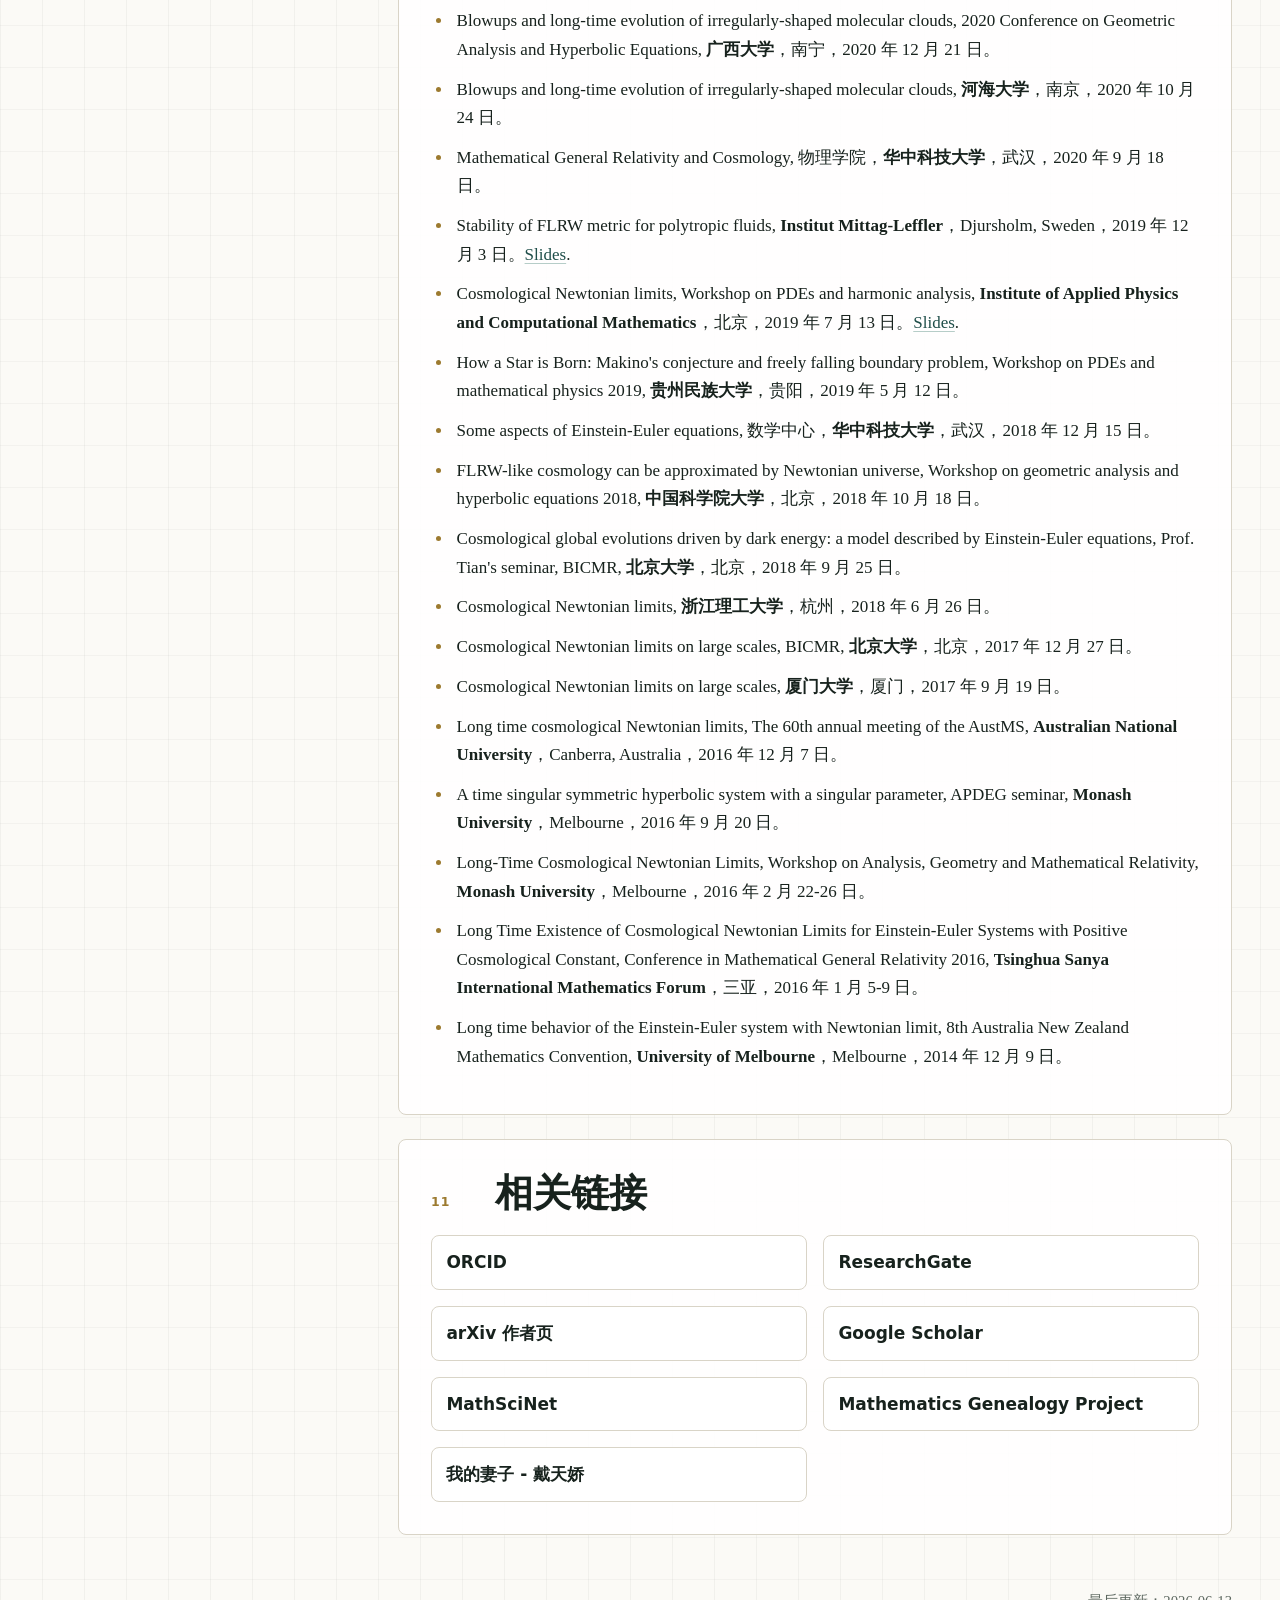
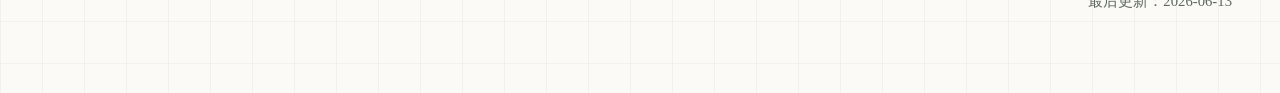
==== commit d67edf15: "Update course information and links in index-zh.html" ====
--- a/index-zh.html
+++ b/index-zh.html
@@ -254,7 +254,7 @@
             <h2>教学</h2>
           </div>
           <ol class="compact-list">
-            <li class="searchable"><strong>数学物理方程与特殊函数 (MAT0701)</strong>: 2020 春季 (<a href="https://mooc1.chaoxing.com/course/206434462.html">视频</a>), 2021 春季, 2022 春季, 2023 春季 (<a href="https://mooc1.chaoxing.com/mooc-ans/course/234622012.html">视频</a>), 2023 秋季 (<a href="https://mooc1.chaoxing.com/mooc-ans/course/238282947.html">视频</a>), 2024 春季 (<a href="https://smartcourse.hust.edu.cn/mooc-smartcourse/mooc-ans/course/17310000011561.html">视频</a>), 2025 春季 (<a href="https://chaoliu2019.github.io/lectures/index.html">课程网站、讲义与视频</a>), 2026 春季 (<a href="https://smartcourse.hust.edu.cn/mooc-ans/course/17310000022159.html">讲义与视频</a>)。</li>
+            <li class="searchable"><strong>数学物理方程与特殊函数 (MAT0701)</strong>: 2020 春季 (<a href="https://mooc1.chaoxing.com/course/206434462.html">视频</a>), 2021 春季, 2022 春季, 2023 春季 (<a href="https://mooc1.chaoxing.com/mooc-ans/course/234622012.html">视频</a>), 2023 秋季 (<a href="https://mooc1.chaoxing.com/mooc-ans/course/238282947.html">视频</a>), 2024 春季 (<a href="https://smartcourse.hust.edu.cn/mooc-smartcourse/mooc-ans/course/17310000011561.html">视频</a>), 2025 春季 (<a href="https://chaoliu2019.github.io/lectures/index.html">课程网站、讲义与视频</a>), 2026 春季 (<a href="https://smartcourse.hust.edu.cn/mooc-ans/course/17310000022159.html">讲义与视频</a>)，秋季 2026 (<a href="https://smartcourse.hust.edu.cn/mooc-ans/mooc-ans/course/portal/Cu99HsSxK3MRlKki6rkBYQ==?edit=true">视频</a>)。</li>
             <li class="searchable"><strong>数学物理方程 (PHY0721)</strong>: 2021 春季。</li>
             <li class="searchable"><strong>非线性双曲方程的爆破</strong>: 2020 秋季，数学中心。</li>
             <li class="searchable"><strong>Sobolev 空间小课程</strong>: 2020 年 1 月，数学中心。<a href="https://chaoliu2019.github.io/slides/Sobolev.pdf">讲义</a>。</li>
